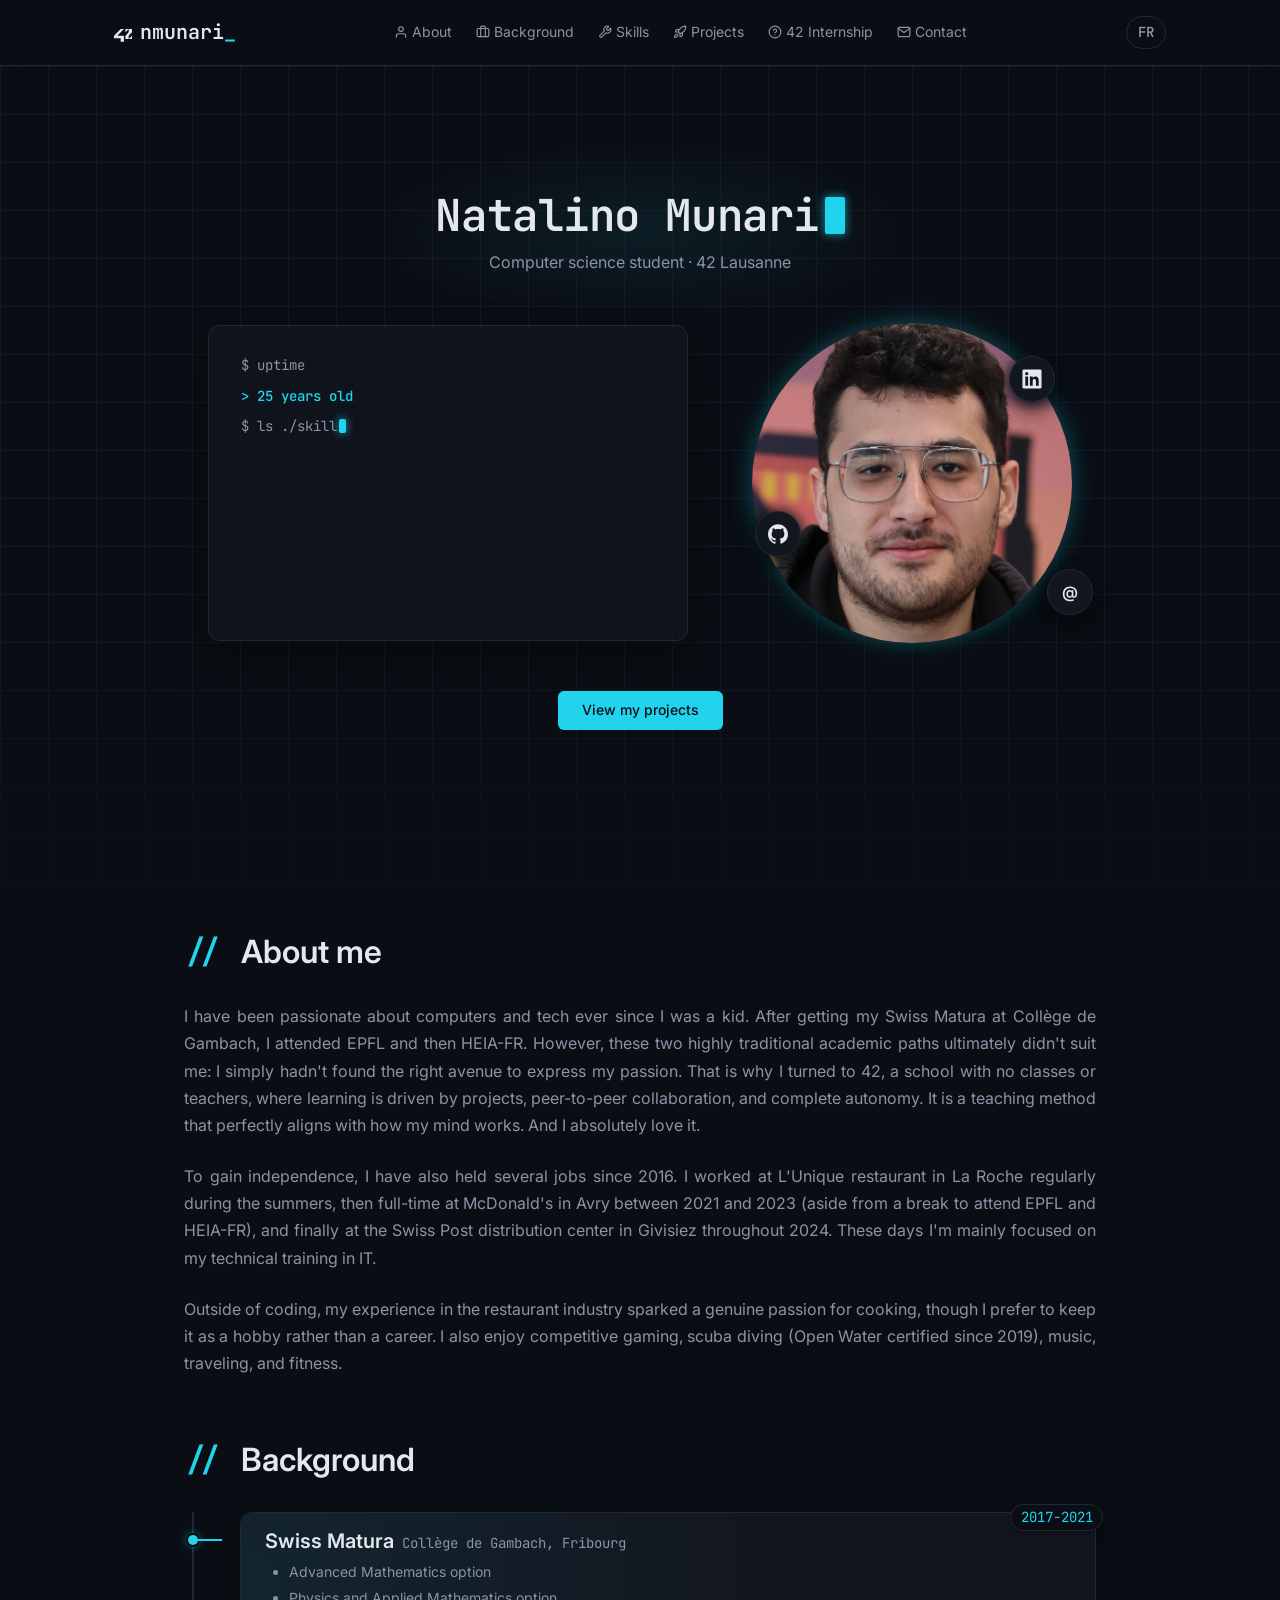
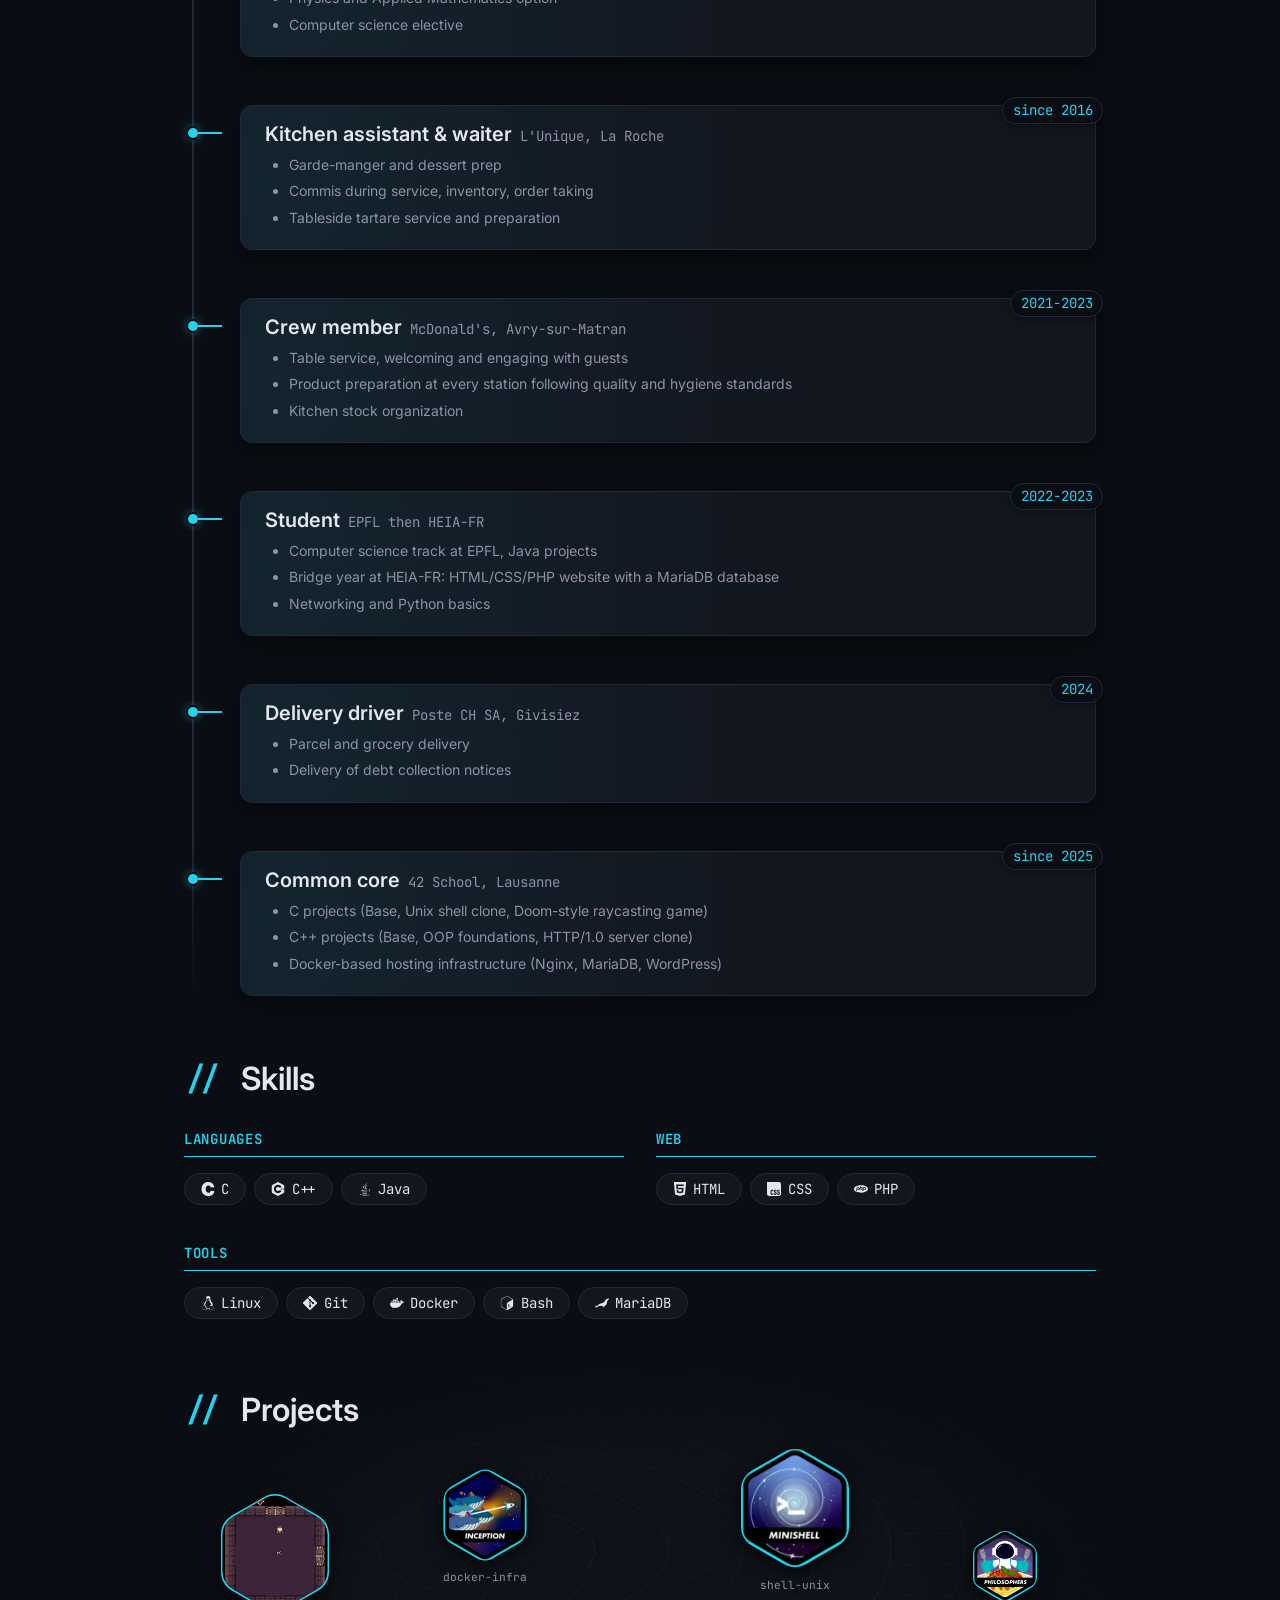
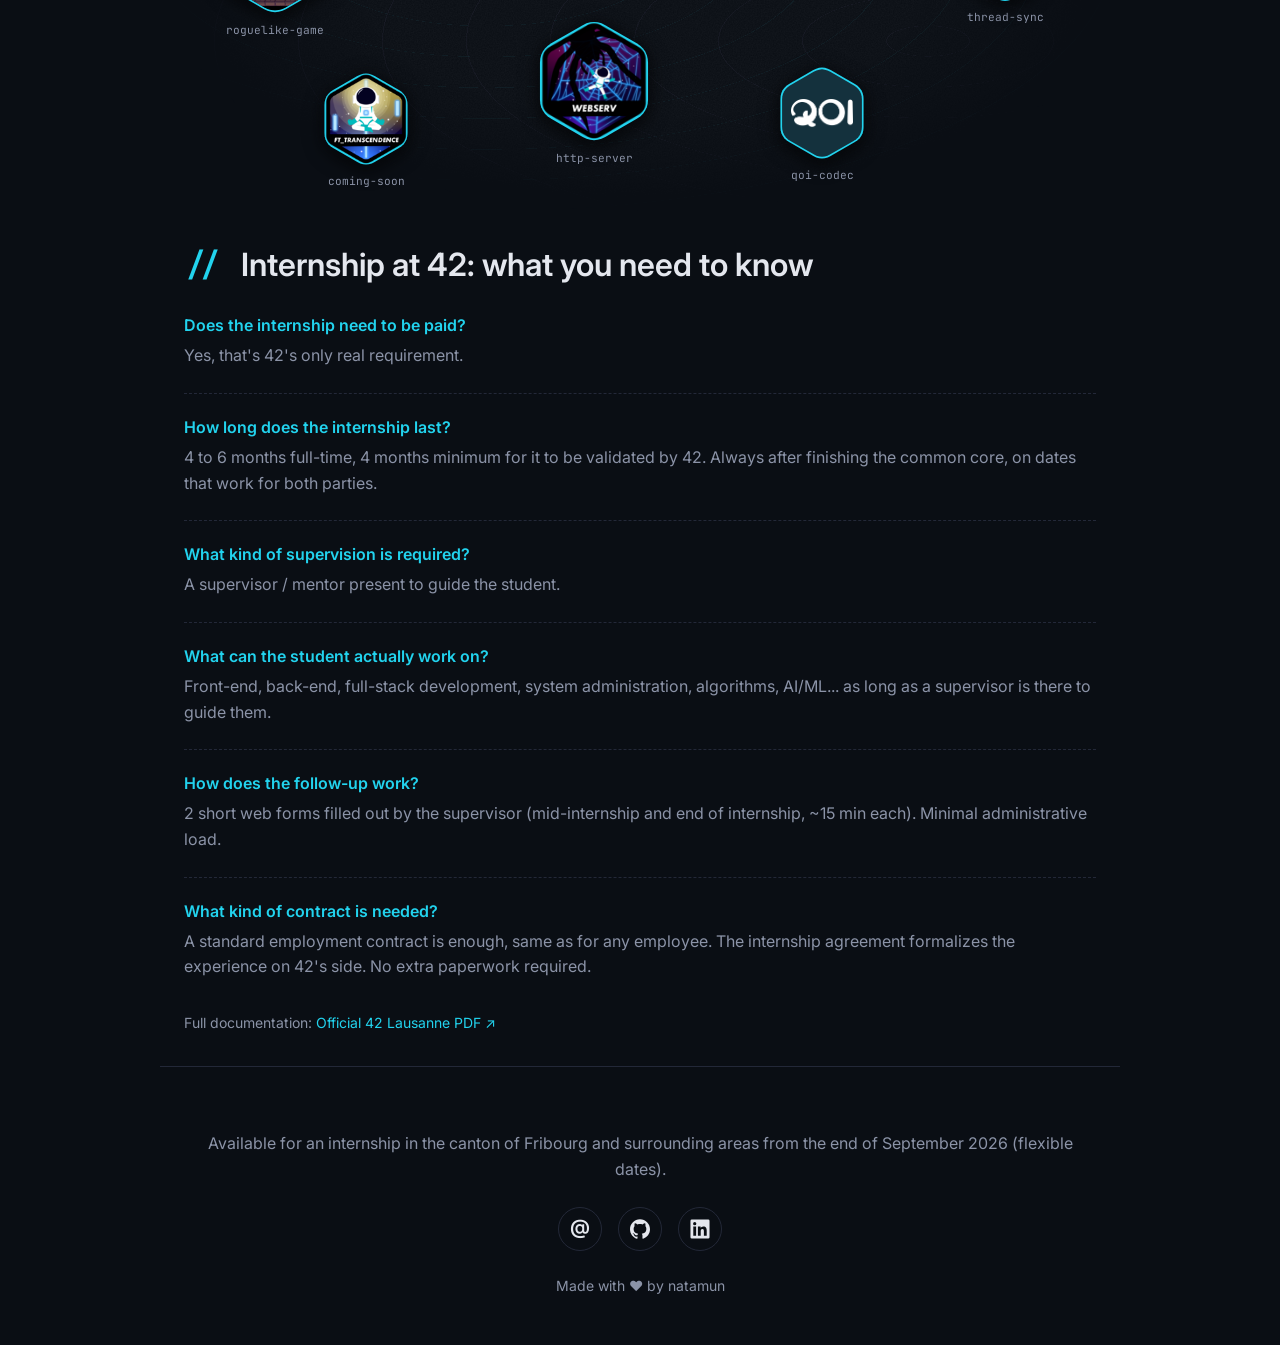
==== index_en.html @ 6000870b "feat: add english page" ====
<!DOCTYPE html>
<html lang="en">
<!-- Inspired by Kan3an's work on CodePen: https://codepen.io/Kan3an -->

<head>
  <meta charset="UTF-8">
  <meta name="viewport" content="width=device-width, initial-scale=1.0">
  <title>Natalino Munari</title>
  <meta name="description"
    content="Portfolio of Natalino Munari, computer science student at 42 Lausanne looking for an IT internship in the canton of Fribourg.">
  <link rel="icon" type="image/svg+xml" href="assets/img/favicon.svg">
  <link rel="preconnect" href="https://fonts.googleapis.com">
  <link rel="preconnect" href="https://fonts.gstatic.com" crossorigin>
  <link
    href="https://fonts.googleapis.com/css2?family=Inter:wght@400;500;600;700&family=JetBrains+Mono:wght@400;500;600&display=swap"
    rel="stylesheet">
  <link rel="stylesheet" href="assets/css/style.css">
  <script>
    if ('scrollRestoration' in history) {
      history.scrollRestoration = 'manual';
    }
  </script>
</head>

<body>
  <svg class="icon-sprite" aria-hidden="true">
    <defs>
      <symbol id="i-c" viewBox="0 0 24 24">
        <path
          d="M16.5921 9.1962s-.354-3.298-3.627-3.39c-3.2741-.09-4.9552 2.474-4.9552 6.14 0 3.6651 1.858 6.5972 5.0451 6.5972 3.184 0 3.5381-3.665 3.5381-3.665l6.1041.365s.36 3.31-2.196 5.836c-2.552 2.5241-5.6901 2.9371-7.8762 2.9201-2.19-.017-5.2261.034-8.1602-2.97-2.938-3.0101-3.436-5.9302-3.436-8.8002 0-2.8701.556-6.6702 4.047-9.5502C7.444.72 9.849 0 12.254 0c10.0422 0 10.7172 9.2602 10.7172 9.2602z" />
      </symbol>
      <symbol id="i-cpp" viewBox="0 0 24 24">
        <path
          d="M22.394 6c-.167-.29-.398-.543-.652-.69L12.926.22c-.509-.294-1.34-.294-1.848 0L2.26 5.31c-.508.293-.923 1.013-.923 1.6v10.18c0 .294.104.62.271.91.167.29.398.543.652.69l8.816 5.09c.508.293 1.34.293 1.848 0l8.816-5.09c.254-.147.485-.4.652-.69.167-.29.27-.616.27-.91V6.91c.003-.294-.1-.62-.268-.91zM12 19.11c-3.92 0-7.109-3.19-7.109-7.11 0-3.92 3.19-7.11 7.11-7.11a7.133 7.133 0 016.156 3.553l-3.076 1.78a3.567 3.567 0 00-3.08-1.78A3.56 3.56 0 008.444 12 3.56 3.56 0 0012 15.555a3.57 3.57 0 003.08-1.778l3.078 1.78A7.135 7.135 0 0112 19.11zm7.11-6.715h-.79v.79h-.79v-.79h-.79v-.79h.79v-.79h.79v.79h.79zm2.962 0h-.79v.79h-.79v-.79h-.79v-.79h.79v-.79h.79v.79h.79z" />
      </symbol>
      <symbol id="i-java" viewBox="0 0 128 128">
        <path
          d="M47.617 98.12c-19.192 5.362 11.677 16.439 36.115 5.969-4.003-1.556-6.874-3.351-6.874-3.351-10.897 2.06-15.952 2.222-25.844 1.092-8.164-.935-3.397-3.71-3.397-3.71zm33.189-10.46c-14.444 2.779-22.787 2.69-33.354 1.6-8.171-.845-2.822-4.805-2.822-4.805-21.137 7.016 11.767 14.977 41.309 6.336-3.14-1.106-5.133-3.131-5.133-3.131zm11.319-60.575c.001 0-42.731 10.669-22.323 34.187 6.024 6.935-1.58 13.17-1.58 13.17s15.289-7.891 8.269-17.777c-6.559-9.215-11.587-13.793 15.634-29.58zm9.998 81.144s3.529 2.91-3.888 5.159c-14.102 4.272-58.706 5.56-71.095.171-4.45-1.938 3.899-4.625 6.526-5.192 2.739-.593 4.303-.485 4.303-.485-4.952-3.487-32.013 6.85-13.742 9.815 49.821 8.076 90.817-3.637 77.896-9.468zM85 77.896c2.395-1.634 5.703-3.053 5.703-3.053s-9.424 1.685-18.813 2.474c-11.494.964-23.823 1.154-30.012.326-14.652-1.959 8.033-7.348 8.033-7.348s-8.812-.596-19.644 4.644C17.455 81.134 61.958 83.958 85 77.896zm5.609 15.145c-.108.29-.468.616-.468.616 31.273-8.221 19.775-28.979 4.822-23.725-1.312.464-2 1.543-2 1.543s.829-.334 2.678-.72c7.559-1.575 18.389 10.119-5.032 22.286zM64.181 70.069c-4.614-10.429-20.26-19.553.007-35.559C89.459 14.563 76.492 1.587 76.492 1.587c5.23 20.608-18.451 26.833-26.999 39.667-5.821 8.745 2.857 18.142 14.688 28.815zm27.274 51.748c-19.187 3.612-42.854 3.191-56.887.874 0 0 2.874 2.38 17.646 3.331 22.476 1.437 57-.8 57.816-11.436.001 0-1.57 4.032-18.575 7.231z" />
      </symbol>
      <symbol id="i-html5" viewBox="0 0 24 24">
        <path
          d="M1.5 0h21l-1.91 21.563L11.977 24l-8.564-2.438L1.5 0zm7.031 9.75l-.232-2.718 10.059.003.23-2.622L5.412 4.41l.698 8.01h9.126l-.326 3.426-2.91.804-2.955-.81-.188-2.11H6.248l.33 4.171L12 19.351l5.379-1.443.744-8.157H8.531z" />
      </symbol>
      <symbol id="i-css" viewBox="0 0 24 24">
        <path
          d="M0 0v20.16A3.84 3.84 0 0 0 3.84 24h16.32A3.84 3.84 0 0 0 24 20.16V3.84A3.84 3.84 0 0 0 20.16 0Zm14.256 13.08c1.56 0 2.28 1.08 2.304 2.64h-1.608c.024-.288-.048-.6-.144-.84-.096-.192-.288-.264-.552-.264-.456 0-.696.264-.696.84-.024.576.288.888.768 1.08.72.288 1.608.744 1.92 1.296q.432.648.432 1.656c0 1.608-.912 2.592-2.496 2.592-1.656 0-2.4-1.032-2.424-2.688h1.68c0 .792.264 1.176.792 1.176.264 0 .456-.072.552-.24.192-.312.24-1.176-.048-1.512-.312-.408-.912-.6-1.32-.816q-.828-.396-1.224-.936c-.24-.36-.36-.888-.36-1.536 0-1.44.936-2.472 2.424-2.448m5.4 0c1.584 0 2.304 1.08 2.328 2.64h-1.608c0-.288-.048-.6-.168-.84-.096-.192-.264-.264-.528-.264-.48 0-.72.264-.72.84s.288.888.792 1.08c.696.288 1.608.744 1.92 1.296.264.432.408.984.408 1.656.024 1.608-.888 2.592-2.472 2.592-1.68 0-2.424-1.056-2.448-2.688h1.68c0 .744.264 1.176.792 1.176.264 0 .456-.072.552-.24.216-.312.264-1.176-.048-1.512-.288-.408-.888-.6-1.32-.816-.552-.264-.96-.576-1.2-.936s-.36-.888-.36-1.536c-.024-1.44.912-2.472 2.4-2.448m-11.031.018c.711-.006 1.419.198 1.839.63.432.432.672 1.128.648 1.992H9.336c.024-.456-.096-.792-.432-.96-.312-.144-.768-.048-.888.24-.12.264-.192.576-.168.864v3.504c0 .744.264 1.128.768 1.128a.65.65 0 0 0 .552-.264c.168-.24.192-.552.168-.84h1.776c.096 1.632-.984 2.712-2.568 2.688-1.536 0-2.496-.864-2.472-2.472v-4.032c0-.816.24-1.44.696-1.848.432-.408 1.146-.624 1.857-.63" />
      </symbol>
      <symbol id="i-php" viewBox="0 0 24 24">
        <path
          d="M7.01 10.207h-.944l-.515 2.648h.838c.556 0 .97-.105 1.242-.314.272-.21.455-.559.55-1.049.092-.47.05-.802-.124-.995-.175-.193-.523-.29-1.047-.29zM12 5.688C5.373 5.688 0 8.514 0 12s5.373 6.313 12 6.313S24 15.486 24 12c0-3.486-5.373-6.312-12-6.312zm-3.26 7.451c-.261.25-.575.438-.917.551-.336.108-.765.164-1.285.164H5.357l-.327 1.681H3.652l1.23-6.326h2.65c.797 0 1.378.209 1.744.628.366.418.476 1.002.33 1.752a2.836 2.836 0 0 1-.305.847c-.143.255-.33.49-.561.703zm4.024.715l.543-2.799c.063-.318.039-.536-.068-.651-.107-.116-.336-.174-.687-.174H11.46l-.704 3.625H9.388l1.23-6.327h1.367l-.327 1.682h1.218c.767 0 1.295.134 1.586.401s.378.7.263 1.299l-.572 2.944h-1.389zm7.597-2.265a2.782 2.782 0 0 1-.305.847c-.143.255-.33.49-.561.703a2.44 2.44 0 0 1-.917.551c-.336.108-.765.164-1.286.164h-1.18l-.327 1.682h-1.378l1.23-6.326h2.649c.797 0 1.378.209 1.744.628.366.417.477 1.001.331 1.751zM17.766 10.207h-.943l-.516 2.648h.838c.557 0 .971-.105 1.242-.314.272-.21.455-.559.551-1.049.092-.47.049-.802-.125-.995s-.524-.29-1.047-.29z" />
      </symbol>
      <symbol id="i-linux" viewBox="0 0 24 24">
        <path
          d="M12.504 0c-.155 0-.315.008-.48.021-4.226.333-3.105 4.807-3.17 6.298-.076 1.092-.3 1.953-1.05 3.02-.885 1.051-2.127 2.75-2.716 4.521-.278.832-.41 1.684-.287 2.489a.424.424 0 00-.11.135c-.26.268-.45.6-.663.839-.199.199-.485.267-.797.4-.313.136-.658.269-.864.68-.09.189-.136.394-.132.602 0 .199.027.4.055.536.058.399.116.728.04.97-.249.68-.28 1.145-.106 1.484.174.334.535.47.94.601.81.2 1.91.135 2.774.6.926.466 1.866.67 2.616.47.526-.116.97-.464 1.208-.946.587-.003 1.23-.269 2.26-.334.699-.058 1.574.267 2.577.2.025.134.063.198.114.333l.003.003c.391.778 1.113 1.132 1.884 1.071.771-.06 1.592-.536 2.257-1.306.631-.765 1.683-1.084 2.378-1.503.348-.199.629-.469.649-.853.023-.4-.2-.811-.714-1.376v-.097l-.003-.003c-.17-.2-.25-.535-.338-.926-.085-.401-.182-.786-.492-1.046h-.003c-.059-.054-.123-.067-.188-.135a.357.357 0 00-.19-.064c.431-1.278.264-2.55-.173-3.694-.533-1.41-1.465-2.638-2.175-3.483-.796-1.005-1.576-1.957-1.56-3.368.026-2.152.236-6.133-3.544-6.139zm.529 3.405h.013c.213 0 .396.062.584.198.19.135.33.332.438.533.105.259.158.459.166.724 0-.02.006-.04.006-.06v.105a.086.086 0 01-.004-.021l-.004-.024a1.807 1.807 0 01-.15.706.953.953 0 01-.213.335.71.71 0 00-.088-.042c-.104-.045-.198-.064-.284-.133a1.312 1.312 0 00-.22-.066c.05-.06.146-.133.183-.198.053-.128.082-.264.088-.402v-.02a1.21 1.21 0 00-.061-.4c-.045-.134-.101-.2-.183-.333-.084-.066-.167-.132-.267-.132h-.016c-.093 0-.176.03-.262.132a.8.8 0 00-.205.334 1.18 1.18 0 00-.09.4v.019c.002.089.008.179.02.267-.193-.067-.438-.135-.607-.202a1.635 1.635 0 01-.018-.2v-.02a1.772 1.772 0 01.15-.768c.082-.22.232-.406.43-.533a.985.985 0 01.594-.2zm-2.962.059h.036c.142 0 .27.048.399.135.146.129.264.288.344.465.09.199.14.4.153.667v.004c.007.134.006.2-.002.266v.08c-.03.007-.056.018-.083.024-.152.055-.274.135-.393.2.012-.09.013-.18.003-.267v-.015c-.012-.133-.04-.2-.082-.333a.613.613 0 00-.166-.267.248.248 0 00-.183-.064h-.021c-.071.006-.13.04-.186.132a.552.552 0 00-.12.27.944.944 0 00-.023.33v.015c.012.135.037.2.08.334.046.134.098.2.166.268.01.009.02.018.034.024-.07.057-.117.07-.176.136a.304.304 0 01-.131.068 2.62 2.62 0 01-.275-.402 1.772 1.772 0 01-.155-.667 1.759 1.759 0 01.08-.668 1.43 1.43 0 01.283-.535c.128-.133.26-.2.418-.2zm1.37 1.706c.332 0 .733.065 1.216.399.293.2.523.269 1.052.468h.003c.255.136.405.266.478.399v-.131a.571.571 0 01.016.47c-.123.31-.516.643-1.063.842v.002c-.268.135-.501.333-.775.465-.276.135-.588.292-1.012.267a1.139 1.139 0 01-.448-.067 3.566 3.566 0 01-.322-.198c-.195-.135-.363-.332-.612-.465v-.005h-.005c-.4-.246-.616-.512-.686-.71-.07-.268-.005-.47.193-.6.224-.135.38-.271.483-.336.104-.074.143-.102.176-.131h.002v-.003c.169-.202.436-.47.839-.601.139-.036.294-.065.466-.065zm2.8 2.142c.358 1.417 1.196 3.475 1.735 4.473.286.534.855 1.659 1.102 3.024.156-.005.33.018.513.064.646-1.671-.546-3.467-1.089-3.966-.22-.2-.232-.335-.123-.335.59.534 1.365 1.572 1.646 2.757.13.535.16 1.104.021 1.67.067.028.135.06.205.067 1.032.534 1.413.938 1.23 1.537v-.043c-.06-.003-.12 0-.18 0h-.016c.151-.467-.182-.825-1.065-1.224-.915-.4-1.646-.336-1.77.465-.008.043-.013.066-.018.135-.068.023-.139.053-.209.064-.43.268-.662.669-.793 1.187-.13.533-.17 1.156-.205 1.869v.003c-.02.334-.17.838-.319 1.35-1.5 1.072-3.58 1.538-5.348.334a2.645 2.645 0 00-.402-.533 1.45 1.45 0 00-.275-.333c.182 0 .338-.03.465-.067a.615.615 0 00.314-.334c.108-.267 0-.697-.345-1.163-.345-.467-.931-.995-1.788-1.521-.63-.4-.986-.87-1.15-1.396-.165-.534-.143-1.085-.015-1.645.245-1.07.873-2.11 1.274-2.763.107-.065.037.135-.408.974-.396.751-1.14 2.497-.122 3.854a8.123 8.123 0 01.647-2.876c.564-1.278 1.743-3.504 1.836-5.268.048.036.217.135.289.202.218.133.38.333.59.465.21.201.477.335.876.335.039.003.075.006.11.006.412 0 .73-.134.997-.268.29-.134.52-.334.74-.4h.005c.467-.135.835-.402 1.044-.7zm2.185 8.958c.037.6.343 1.245.882 1.377.588.134 1.434-.333 1.791-.765l.211-.01c.315-.007.577.01.847.268l.003.003c.208.199.305.53.391.876.085.4.154.78.409 1.066.486.527.645.906.636 1.14l.003-.007v.018l-.003-.012c-.015.262-.185.396-.498.595-.63.401-1.746.712-2.457 1.57-.618.737-1.37 1.14-2.036 1.191-.664.053-1.237-.2-1.574-.898l-.005-.003c-.21-.4-.12-1.025.056-1.69.176-.668.428-1.344.463-1.897.037-.714.076-1.335.195-1.814.12-.465.308-.797.641-.984l.045-.022zm-10.814.049h.01c.053 0 .105.005.157.014.376.055.706.333 1.023.752l.91 1.664.003.003c.243.533.754 1.064 1.189 1.637.434.598.77 1.131.729 1.57v.006c-.057.744-.48 1.148-1.125 1.294-.645.135-1.52.002-2.395-.464-.968-.536-2.118-.469-2.857-.602-.369-.066-.61-.2-.723-.4-.11-.2-.113-.602.123-1.23v-.004l.002-.003c.117-.334.03-.752-.027-1.118-.055-.401-.083-.71.043-.94.16-.334.396-.4.69-.533.294-.135.64-.202.915-.47h.002v-.002c.256-.268.445-.601.668-.838.19-.201.38-.336.663-.336zm7.159-9.074c-.435.201-.945.535-1.488.535-.542 0-.97-.267-1.28-.466-.154-.134-.28-.268-.373-.335-.164-.134-.144-.333-.074-.333.109.016.129.134.199.2.096.066.215.2.36.333.292.2.68.467 1.167.467.485 0 1.053-.267 1.398-.466.195-.135.445-.334.648-.467.156-.136.149-.267.279-.267.128.016.034.134-.147.332a8.097 8.097 0 01-.69.468zm-1.082-1.583V5.64c-.006-.02.013-.042.029-.05.074-.043.18-.027.26.004.063 0 .16.067.15.135-.006.049-.085.066-.135.066-.055 0-.092-.043-.141-.068-.052-.018-.146-.008-.163-.065zm-.551 0c-.02.058-.113.049-.166.066-.047.025-.086.068-.14.068-.05 0-.13-.02-.136-.068-.01-.066.088-.133.15-.133.08-.031.184-.047.259-.005.019.009.036.03.03.05v.02h.003z" />
      </symbol>
      <symbol id="i-git" viewBox="0 0 24 24">
        <path
          d="M13.09 23.549a1.54 1.54 0 0 1-2.18 0L.451 13.089a1.54 1.54 0 0 1 0-2.179l7.191-7.19 2.733 2.733a1.85 1.85 0 0 0 .964 2.326v6.66a1.849 1.849 0 1 0 1.54 0V8.957l2.508 2.508a1.85 1.85 0 1 0 1.09-1.09l-2.634-2.634a1.85 1.85 0 0 0-2.378-2.377L8.73 2.63 10.91.451a1.54 1.54 0 0 1 2.179 0l10.459 10.46a1.54 1.54 0 0 1 0 2.179z" />
      </symbol>
      <symbol id="i-docker" viewBox="0 0 24 24">
        <path
          d="M13.983 11.078h2.119a.186.186 0 00.186-.185V9.006a.186.186 0 00-.186-.186h-2.119a.185.185 0 00-.185.185v1.888c0 .102.083.185.185.185m-2.954-5.43h2.118a.186.186 0 00.186-.186V3.574a.186.186 0 00-.186-.185h-2.118a.185.185 0 00-.185.185v1.888c0 .102.082.185.185.185m0 2.716h2.118a.187.187 0 00.186-.186V6.29a.186.186 0 00-.186-.185h-2.118a.185.185 0 00-.185.185v1.887c0 .102.082.185.185.186m-2.93 0h2.12a.186.186 0 00.184-.186V6.29a.185.185 0 00-.185-.185H8.1a.185.185 0 00-.185.185v1.887c0 .102.083.185.185.186m-2.964 0h2.119a.186.186 0 00.185-.186V6.29a.185.185 0 00-.185-.185H5.136a.186.186 0 00-.186.185v1.887c0 .102.084.185.186.186m5.893 2.715h2.118a.186.186 0 00.186-.185V9.006a.186.186 0 00-.186-.186h-2.118a.185.185 0 00-.185.185v1.888c0 .102.082.185.185.185m-2.93 0h2.12a.185.185 0 00.184-.185V9.006a.185.185 0 00-.184-.186h-2.12a.185.185 0 00-.184.185v1.888c0 .102.083.185.185.185m-2.964 0h2.119a.185.185 0 00.185-.185V9.006a.185.185 0 00-.184-.186h-2.12a.186.186 0 00-.186.186v1.887c0 .102.084.185.186.185m-2.92 0h2.12a.185.185 0 00.184-.185V9.006a.185.185 0 00-.184-.186h-2.12a.185.185 0 00-.184.185v1.888c0 .102.082.185.185.185M23.763 9.89c-.065-.051-.672-.51-1.954-.51-.338.001-.676.03-1.01.087-.248-1.7-1.653-2.53-1.716-2.566l-.344-.199-.226.327c-.284.438-.49.922-.612 1.43-.23.97-.09 1.882.403 2.661-.595.332-1.55.413-1.744.42H.751a.751.751 0 00-.75.748 11.376 11.376 0 00.692 4.062c.545 1.428 1.355 2.48 2.41 3.124 1.18.723 3.1 1.137 5.275 1.137.983.003 1.963-.086 2.93-.266a12.248 12.248 0 003.823-1.389c.98-.567 1.86-1.288 2.61-2.136 1.252-1.418 1.998-2.997 2.553-4.4h.221c1.372 0 2.215-.549 2.68-1.009.309-.293.55-.65.707-1.046l.098-.288Z" />
      </symbol>
      <symbol id="i-bash" viewBox="0 0 24 24">
        <path
          d="M21.038,4.9l-7.577-4.498C13.009,0.134,12.505,0,12,0c-0.505,0-1.009,0.134-1.462,0.403L2.961,4.9 C2.057,5.437,1.5,6.429,1.5,7.503v8.995c0,1.073,0.557,2.066,1.462,2.603l7.577,4.497C10.991,23.866,11.495,24,12,24 c0.505,0,1.009-0.134,1.461-0.402l7.577-4.497c0.904-0.537,1.462-1.529,1.462-2.603V7.503C22.5,6.429,21.943,5.437,21.038,4.9z M15.17,18.946l0.013,0.646c0.001,0.078-0.05,0.167-0.111,0.198l-0.383,0.22c-0.061,0.031-0.111-0.007-0.112-0.085L14.57,19.29 c-0.328,0.136-0.66,0.169-0.872,0.084c-0.04-0.016-0.057-0.075-0.041-0.142l0.139-0.584c0.011-0.046,0.036-0.092,0.069-0.121 c0.012-0.011,0.024-0.02,0.036-0.026c0.022-0.011,0.043-0.014,0.062-0.006c0.229,0.077,0.521,0.041,0.802-0.101 c0.357-0.181,0.596-0.545,0.592-0.907c-0.003-0.328-0.181-0.465-0.613-0.468c-0.55,0.001-1.064-0.107-1.072-0.917 c-0.007-0.667,0.34-1.361,0.889-1.8l-0.007-0.652c-0.001-0.08,0.048-0.168,0.111-0.2l0.37-0.236 c0.061-0.031,0.111,0.007,0.112,0.087l0.006,0.653c0.273-0.109,0.511-0.138,0.726-0.088c0.047,0.012,0.067,0.076,0.048,0.151 l-0.144,0.578c-0.011,0.044-0.036,0.088-0.065,0.116c-0.012,0.012-0.025,0.021-0.038,0.028c-0.019,0.01-0.038,0.013-0.057,0.009 c-0.098-0.022-0.332-0.073-0.699,0.113c-0.385,0.195-0.52,0.53-0.517,0.778c0.003,0.297,0.155,0.387,0.681,0.396 c0.7,0.012,1.003,0.318,1.01,1.023C16.105,17.747,15.736,18.491,15.17,18.946z M19.143,17.859c0,0.06-0.008,0.116-0.058,0.145 l-1.916,1.164c-0.05,0.029-0.09,0.004-0.09-0.056v-0.494c0-0.06,0.037-0.093,0.087-0.122l1.887-1.129 c0.05-0.029,0.09-0.004,0.09,0.056V17.859z M20.459,6.797l-7.168,4.427c-0.894,0.523-1.553,1.109-1.553,2.187v8.833 c0,0.645,0.26,1.063,0.66,1.184c-0.131,0.023-0.264,0.039-0.398,0.039c-0.42,0-0.833-0.114-1.197-0.33L3.226,18.64 c-0.741-0.44-1.201-1.261-1.201-2.142V7.503c0-0.881,0.46-1.702,1.201-2.142l7.577-4.498c0.363-0.216,0.777-0.33,1.197-0.33 c0.419,0,0.833,0.114,1.197,0.33l7.577,4.498c0.624,0.371,1.046,1.013,1.164,1.732C21.686,6.557,21.12,6.411,20.459,6.797z" />
      </symbol>
      <symbol id="i-mariadb" viewBox="0 0 24 24">
        <path
          d="M23.157 4.412c-.676.284-.79.31-1.673.372-.65.045-.757.057-1.212.209-.75.246-1.395.75-2.02 1.59-.296.398-1.249 1.913-1.249 1.988 0 .057-.65.998-.915 1.32-.574.713-1.08 1.079-2.14 1.59-.77.36-1.224.524-4.102 1.477-1.073.353-2.133.738-2.367.864-.852.449-1.515 1.036-2.203 1.938-1.003 1.32-.972 1.313-3.042.947a12.264 12.264 0 00-.675-.063c-.644-.05-1.023.044-1.332.334L0 17.193l.177.088c.094.05.353.234.561.398.215.17.461.347.55.391.088.044.17.088.183.101.012.013-.089.17-.228.353-.435.581-.593.871-.574 1.048.019.164.032.17.43.17.517-.006.826-.056 1.261-.208.65-.233 2.058-.94 2.784-1.4.776-.5 1.717-.998 1.956-1.042.082-.02.354-.07.594-.114.58-.107 1.464-.095 2.587.05.108.013.373.045.6.064.227.025.43.057.454.076.026.012.474.037.998.056.934.026 1.104.007 1.3-.189.126-.133.385-.631.498-.985.209-.643.417-.921.366-.492-.113.966-.322 1.692-.713 2.411-.259.499-.663 1.092-.934 1.395-.322.347-.315.36.088.315.619-.063 1.471-.397 2.096-.82.827-.562 1.647-1.691 2.19-3.03.107-.27.22-.22.183.083-.013.094-.038.315-.057.498l-.031.328.353-.202c.833-.48 1.414-1.262 2.127-2.884.227-.518.877-2.922 1.073-3.976a9.64 9.64 0 01.271-1.042c.127-.429.196-.555.48-.858.183-.19.625-.555.978-.808.72-.505.953-.75 1.187-1.205.208-.417.284-1.13.132-1.357-.132-.202-.284-.196-.763.006Z" />
      </symbol>
      <symbol id="i-github" viewBox="0 0 24 24">
        <path
          d="M12 .297c-6.63 0-12 5.373-12 12 0 5.303 3.438 9.8 8.205 11.385.6.113.82-.258.82-.577 0-.285-.01-1.04-.015-2.04-3.338.724-4.042-1.61-4.042-1.61C4.422 18.07 3.633 17.7 3.633 17.7c-1.087-.744.084-.729.084-.729 1.205.084 1.838 1.236 1.838 1.236 1.07 1.835 2.809 1.305 3.495.998.108-.776.417-1.305.76-1.605-2.665-.3-5.466-1.332-5.466-5.93 0-1.31.465-2.38 1.235-3.22-.135-.303-.54-1.523.105-3.176 0 0 1.005-.322 3.3 1.23.96-.267 1.98-.399 3-.405 1.02.006 2.04.138 3 .405 2.28-1.552 3.285-1.23 3.285-1.23.645 1.653.24 2.873.12 3.176.765.84 1.23 1.91 1.23 3.22 0 4.61-2.805 5.625-5.475 5.92.42.36.81 1.096.81 2.22 0 1.606-.015 2.896-.015 3.286 0 .315.21.69.825.57C20.565 22.092 24 17.592 24 12.297c0-6.627-5.373-12-12-12" />
      </symbol>
      <symbol id="i-linkedin" viewBox="0 0 128 128">
        <path
          d="M116 3H12a8.91 8.91 0 00-9 8.8v104.42a8.91 8.91 0 009 8.78h104a8.93 8.93 0 009-8.81V11.77A8.93 8.93 0 00116 3zM39.17 107H21.06V48.73h18.11zm-9-66.21a10.5 10.5 0 1110.49-10.5 10.5 10.5 0 01-10.54 10.48zM107 107H88.89V78.65c0-6.75-.12-15.44-9.41-15.44s-10.87 7.36-10.87 15V107H50.53V48.73h17.36v8h.24c2.42-4.58 8.32-9.41 17.13-9.41C103.6 47.28 107 59.35 107 75z" />
      </symbol>
      <symbol id="i-user" viewBox="0 0 24 24" fill="none" stroke="currentColor" stroke-width="2" stroke-linecap="round"
        stroke-linejoin="round">
        <path d="M20 21v-2a4 4 0 0 0-4-4H8a4 4 0 0 0-4 4v2" />
        <circle cx="12" cy="7" r="4" />
      </symbol>
      <symbol id="i-briefcase" viewBox="0 0 24 24" fill="none" stroke="currentColor" stroke-width="2"
        stroke-linecap="round" stroke-linejoin="round">
        <path d="M16 20V4a2 2 0 0 0-2-2h-4a2 2 0 0 0-2 2v16" />
        <rect width="20" height="14" x="2" y="6" rx="2" />
      </symbol>
      <symbol id="i-wrench" viewBox="0 0 24 24" fill="none" stroke="currentColor" stroke-width="2"
        stroke-linecap="round" stroke-linejoin="round">
        <path
          d="M14.7 6.3a1 1 0 0 0 0 1.4l1.6 1.6a1 1 0 0 0 1.4 0l3.77-3.77a6 6 0 0 1-7.94 7.94l-6.91 6.91a2.12 2.12 0 0 1-3-3l6.91-6.91a6 6 0 0 1 7.94-7.94l-3.76 3.76z" />
      </symbol>
      <symbol id="i-rocket" viewBox="0 0 24 24" fill="none" stroke="currentColor" stroke-width="2"
        stroke-linecap="round" stroke-linejoin="round">
        <path d="M4.5 16.5c-1.5 1.26-2 5-2 5s3.74-.5 5-2c.71-.84.7-2.13-.09-2.91a2.18 2.18 0 0 0-2.91-.09z" />
        <path d="M12 15l-3-3a22 22 0 0 1 2-3.95A12.88 12.88 0 0 1 22 2c0 2.72-.78 7.5-6 11a22.35 22.35 0 0 1-4 2z" />
        <path d="M9 12H4s.55-3.03 2-4c1.62-1.08 5 0 5 0" />
        <path d="M12 15v5s3.03-.55 4-2c1.08-1.62 0-5 0-5" />
      </symbol>
      <symbol id="i-help-circle" viewBox="0 0 24 24" fill="none" stroke="currentColor" stroke-width="2"
        stroke-linecap="round" stroke-linejoin="round">
        <circle cx="12" cy="12" r="10" />
        <path d="M9.09 9a3 3 0 0 1 5.83 1c0 2-3 3-3 3" />
        <line x1="12" y1="17" x2="12.01" y2="17" />
      </symbol>
      <symbol id="i-mail" viewBox="0 0 24 24" fill="none" stroke="currentColor" stroke-width="2" stroke-linecap="round"
        stroke-linejoin="round">
        <path d="M4 4h16c1.1 0 2 .9 2 2v12c0 1.1-.9 2-2 2H4c-1.1 0-2-.9-2-2V6c0-1.1.9-2 2-2z" />
        <polyline points="22,6 12,13 2,6" />
      </symbol>
    </defs>
  </svg>

  <header class="site-header">
    <nav class="nav" aria-label="Main navigation">
      <a class="nav__logo" href="#hero">
        <svg class="logo42" viewBox="0 0 21.375 15" aria-hidden="true">
          <path
            d="M11.813 0H7.874L0 7.875v3.188h7.875V15h3.938V7.875H3.936L11.814 0zM13.5 3.938L17.438 0H13.5v3.938z" />
          <path d="M21.375 3.938V0h-3.938v3.938L13.5 7.874v3.938h3.938V7.874l3.937-3.938z" />
          <path d="M21.375 7.875l-3.938 3.938h3.938V7.874z" />
        </svg>
        nmunari<span class="nav__logo-cursor">_</span>
      </a>

      <button class="nav__burger" type="button" aria-label="Open menu" aria-expanded="false" aria-controls="nav-links">
        <span></span><span></span><span></span>
      </button>

      <ul class="nav__links" id="nav-links">
        <li><a href="#about" aria-label="About"><svg class="nav__link-icon" aria-hidden="true">
              <use href="#i-user"></use>
            </svg> <span class="nav__link-text">About</span></a></li>
        <li><a href="#background" aria-label="Background"><svg class="nav__link-icon" aria-hidden="true">
              <use href="#i-briefcase"></use>
            </svg> <span class="nav__link-text">Background</span></a></li>
        <li><a href="#skills" aria-label="Skills"><svg class="nav__link-icon" aria-hidden="true">
              <use href="#i-wrench"></use>
            </svg> <span class="nav__link-text">Skills</span></a></li>
        <li><a href="#projects" aria-label="Projects"><svg class="nav__link-icon" aria-hidden="true">
              <use href="#i-rocket"></use>
            </svg> <span class="nav__link-text">Projects</span></a></li>
        <li><a href="#stage-info" aria-label="42 Internship"><svg class="nav__link-icon" aria-hidden="true">
              <use href="#i-help-circle"></use>
            </svg> <span class="nav__link-text">42 Internship</span></a></li>
        <li><a href="#contact" aria-label="Contact"><svg class="nav__link-icon" aria-hidden="true">
              <use href="#i-mail"></use>
            </svg> <span class="nav__link-text">Contact</span></a></li>
      </ul>

      <a class="nav__lang-toggle" href="index.html" aria-label="Passer en français">FR</a>
    </nav>
  </header>

  <main>
    <section id="hero" class="hero">
      <div class="hero__glyphs" aria-hidden="true"></div>

      <div class="hero__stack">
        <div class="hero__intro">
          <h1 class="hero__title">Natalino Munari</h1>
          <p class="hero__subtitle">Computer science student · 42 Lausanne</p>
        </div>

        <div class="hero__row">
          <div class="hero__content">
            <div class="hero__terminal">
              <p>$ uptime</p>
              <p>&gt; 25 years old</p>
              <p>$ ls ./skills</p>
              <p>&gt; C C++ Java ...</p>
              <p>$ cat status.txt</p>
              <p>&gt; Available for an internship starting end of September 2026</p>
              <p>$ whereami</p>
              <p>&gt; Fribourg / Bulle, Switzerland</p>
            </div>

            <div class="hero__cta">
              <a class="btn btn--primary" href="#projects">View my projects</a>
              <a class="btn btn--secondary" href="#contact">Contact me</a>
            </div>
          </div>

          <div class="hero__avatar">
            <div class="hero__avatar-frame">
              <img src="assets/img/nmunari.jpg" alt="Photo of Natalino Munari">
            </div>
            <ul class="hero__avatar-badges">
              <li style="top: 76.9%; left: 92.2%;">
                <a class="js-copy-email" href="mailto:munnatalino@gmail.com" aria-label="Copy email address" data-copied-message="Email copied!">
                  <span class="hero__avatar-badge-at" aria-hidden="true">@</span>
                </a>
              </li>
              <li style="top: 58.7%; left: 0.8%;">
                <a href="https://github.com/natamun" target="_blank" rel="noopener noreferrer" aria-label="GitHub">
                  <svg class="hero__avatar-badge-icon" aria-hidden="true">
                    <use href="#i-github"></use>
                  </svg>
                </a>
              </li>
              <li style="top: 10.3%; left: 80.4%;">
                <a href="https://www.linkedin.com/in/natalino-munari" target="_blank" rel="noopener noreferrer"
                  aria-label="LinkedIn">
                  <svg class="hero__avatar-badge-icon" viewBox="0 0 128 128" aria-hidden="true">
                    <use href="#i-linkedin"></use>
                  </svg>
                </a>
              </li>
            </ul>
          </div>
        </div>

        <div class="hero__actions">
          <a class="btn btn--primary" href="#projects">View my projects</a>
        </div>
      </div>
    </section>

    <section id="about" class="about">
      <h2>About me</h2>
      <p class="about__text">
        I have been passionate about computers and tech ever since I was a kid. After getting my Swiss
        Matura at Collège de Gambach, I attended EPFL and then HEIA-FR. However, these two highly
        traditional academic paths ultimately didn't suit me: I simply hadn't found the right avenue to
        express my passion. That is why I turned to 42, a school with no classes or teachers, where
        learning is driven by projects, peer-to-peer collaboration, and complete autonomy. It is a
        teaching method that perfectly aligns with how my mind works. And I absolutely love it.
      </p>
      <p class="about__text">
        To gain independence, I have also held several jobs since 2016. I worked at L'Unique restaurant
        in La Roche regularly during the summers, then full-time at McDonald's in Avry between 2021 and
        2023 (aside from a break to attend EPFL and HEIA-FR), and finally at the Swiss Post distribution
        center in Givisiez throughout 2024. These days I'm mainly focused on my technical training in IT.
      </p>
      <p class="about__text">
        Outside of coding, my experience in the restaurant industry sparked a genuine passion for
        cooking, though I prefer to keep it as a hobby rather than a career. I also enjoy competitive
        gaming, scuba diving (Open Water certified since 2019), music, traveling, and fitness.
      </p>
    </section>

    <section id="background">
      <h2>Background</h2>
      <ol class="timeline">
        <li class="timeline__item">
          <span class="timeline__connector" aria-hidden="true"></span>
          <div class="timeline__card">
            <span class="timeline__card-glow" aria-hidden="true"></span>
            <span class="timeline__card-year">2017-2021</span>
            <h3 class="timeline__title">Swiss Matura <span class="job__meta">Collège de Gambach,
                Fribourg</span></h3>
            <ul class="job__tasks">
              <li>Advanced Mathematics option</li>
              <li>Physics and Applied Mathematics option</li>
              <li>Computer science elective</li>
            </ul>
          </div>
        </li>
        <li class="timeline__item">
          <span class="timeline__connector" aria-hidden="true"></span>
          <div class="timeline__card">
            <span class="timeline__card-glow" aria-hidden="true"></span>
            <span class="timeline__card-year">since 2016</span>
            <h3 class="timeline__title">Kitchen assistant &amp; waiter <span class="job__meta">L'Unique, La
                Roche</span></h3>
            <ul class="job__tasks">
              <li>Garde-manger and dessert prep</li>
              <li>Commis during service, inventory, order taking</li>
              <li>Tableside tartare service and preparation</li>
            </ul>
          </div>
        </li>
        <li class="timeline__item">
          <span class="timeline__connector" aria-hidden="true"></span>
          <div class="timeline__card">
            <span class="timeline__card-glow" aria-hidden="true"></span>
            <span class="timeline__card-year">2021-2023</span>
            <h3 class="timeline__title">Crew member <span class="job__meta">McDonald's,
                Avry-sur-Matran</span></h3>
            <ul class="job__tasks">
              <li>Table service, welcoming and engaging with guests</li>
              <li>Product preparation at every station following quality and hygiene
                standards</li>
              <li>Kitchen stock organization</li>
            </ul>
          </div>
        </li>
        <li class="timeline__item">
          <span class="timeline__connector" aria-hidden="true"></span>
          <div class="timeline__card">
            <span class="timeline__card-glow" aria-hidden="true"></span>
            <span class="timeline__card-year">2022-2023</span>
            <h3 class="timeline__title">Student <span class="job__meta">EPFL then HEIA-FR</span></h3>
            <ul class="job__tasks">
              <li>Computer science track at EPFL, Java projects</li>
              <li>Bridge year at HEIA-FR: HTML/CSS/PHP website with a MariaDB database</li>
              <li>Networking and Python basics</li>
            </ul>
          </div>
        </li>
        <li class="timeline__item">
          <span class="timeline__connector" aria-hidden="true"></span>
          <div class="timeline__card">
            <span class="timeline__card-glow" aria-hidden="true"></span>
            <span class="timeline__card-year">2024</span>
            <h3 class="timeline__title">Delivery driver <span class="job__meta">Poste CH SA,
                Givisiez</span></h3>
            <ul class="job__tasks">
              <li>Parcel and grocery delivery</li>
              <li>Delivery of debt collection notices</li>
            </ul>
          </div>
        </li>
        <li class="timeline__item">
          <span class="timeline__connector" aria-hidden="true"></span>
          <div class="timeline__card">
            <span class="timeline__card-glow" aria-hidden="true"></span>
            <span class="timeline__card-year">since 2025</span>
            <h3 class="timeline__title">Common core <span class="job__meta">42 School, Lausanne</span>
            </h3>
            <ul class="job__tasks">
              <li>C projects (Base, Unix shell clone, Doom-style raycasting game)</li>
              <li>C++ projects (Base, OOP foundations, HTTP/1.0 server clone)</li>
              <li>Docker-based hosting infrastructure (Nginx, MariaDB, WordPress)</li>
            </ul>
          </div>
        </li>
      </ol>
    </section>

    <section id="skills" class="skills">
      <h2>Skills</h2>

      <div class="skills__groups">
        <div class="skills__group">
          <h3 class="skills__group-title">Languages</h3>
          <span class="skills__group-rule" aria-hidden="true"></span>
          <ul class="tag-list">
            <li class="tag"><svg class="tag__icon" aria-hidden="true">
                <use href="#i-c"></use>
              </svg>C</li>
            <li class="tag"><svg class="tag__icon" aria-hidden="true">
                <use href="#i-cpp"></use>
              </svg>C++</li>
            <li class="tag"><svg class="tag__icon" viewBox="0 0 128 128" aria-hidden="true">
                <use href="#i-java"></use>
              </svg>Java</li>
          </ul>
        </div>

        <div class="skills__group">
          <h3 class="skills__group-title">Web</h3>
          <span class="skills__group-rule" aria-hidden="true"></span>
          <ul class="tag-list">
            <li class="tag"><svg class="tag__icon" aria-hidden="true">
                <use href="#i-html5"></use>
              </svg>HTML</li>
            <li class="tag"><svg class="tag__icon" aria-hidden="true">
                <use href="#i-css"></use>
              </svg>CSS</li>
            <li class="tag"><svg class="tag__icon" aria-hidden="true">
                <use href="#i-php"></use>
              </svg>PHP</li>
          </ul>
        </div>

        <div class="skills__group">
          <h3 class="skills__group-title">Tools</h3>
          <span class="skills__group-rule" aria-hidden="true"></span>
          <ul class="tag-list">
            <li class="tag"><svg class="tag__icon" aria-hidden="true">
                <use href="#i-linux"></use>
              </svg>Linux</li>
            <li class="tag"><svg class="tag__icon" aria-hidden="true">
                <use href="#i-git"></use>
              </svg>Git</li>
            <li class="tag"><svg class="tag__icon" aria-hidden="true">
                <use href="#i-docker"></use>
              </svg>Docker</li>
            <li class="tag"><svg class="tag__icon" aria-hidden="true">
                <use href="#i-bash"></use>
              </svg>Bash</li>
            <li class="tag"><svg class="tag__icon" aria-hidden="true">
                <use href="#i-mariadb"></use>
              </svg>MariaDB</li>
          </ul>
        </div>
      </div>
    </section>

    <section id="projects" class="projects">
      <h2>Projects</h2>

      <div class="projects__stage">
        <div class="unit unit--l" style="left: 45%; top: 72%; --delay: 0ms;">
          <div class="unit__bubble" tabindex="0" role="button" aria-expanded="false">
            <span class="unit__visual">
              <span class="unit__hex"></span>
              <img class="unit__img" src="assets/img/webservn.png" alt="" width="150" height="150" loading="lazy">
            </span>
            <div class="unit__detail">
              <h3 class="unit__detail-title">HTTP Server</h3>
              <p class="unit__detail-text">
                Non-blocking HTTP/1.0 server built in C++98, following a structured contribution workflow
                (feature branches, conventional commits, mandatory code reviews). Handles socket
                multiplexing (poll) and CGI execution.
              </p>
              <ul class="tag-list">
                <li class="tag">C++</li>
                <li class="tag">Sockets</li>
                <li class="tag">HTTP Protocol</li>
                <li class="tag">Networking</li>
              </ul>
              <a class="unit__detail-link" href="https://github.com/natamun/42-webserv" target="_blank"
                rel="noopener noreferrer">View repo ↗</a>
            </div>
          </div>
          <span class="unit__label">http-server</span>
        </div>

        <div class="unit unit--m" style="left: 33%; top: 20%; --delay: 120ms;">
          <div class="unit__bubble" tabindex="0" role="button" aria-expanded="false">
            <span class="unit__visual">
              <span class="unit__hex"></span>
              <img class="unit__img" src="assets/img/inceptionn.png" alt="" width="150" height="150" loading="lazy">
            </span>
            <div class="unit__detail">
              <h3 class="unit__detail-title">Docker Infrastructure</h3>
              <p class="unit__detail-text">
                Full infrastructure built with Docker: custom images for Nginx, WordPress and MariaDB,
                orchestrated on a dedicated Docker network.
              </p>
              <ul class="tag-list">
                <li class="tag">Docker</li>
                <li class="tag">Docker Compose</li>
                <li class="tag">Linux</li>
                <li class="tag">Bash</li>
              </ul>
              <a class="unit__detail-link" href="https://github.com/natamun/42-inception" target="_blank"
                rel="noopener noreferrer">View repo ↗</a>
            </div>
          </div>
          <span class="unit__label">docker-infra</span>
        </div>

        <div class="unit unit--l unit--flip-left" style="left: 67%; top: 18%; --delay: 90ms;">
          <div class="unit__bubble" tabindex="0" role="button" aria-expanded="false">
            <span class="unit__visual">
              <span class="unit__hex"></span>
              <img class="unit__img" src="assets/img/minishelln.png" alt="" width="150" height="150" loading="lazy">
            </span>
            <div class="unit__detail">
              <h3 class="unit__detail-title">UNIX Shell</h3>
              <p class="unit__detail-text">
                Bash-like shell rebuilt from scratch: custom lexer/parser (AST) handling child
                processes, pipes, redirections (&lt;, &lt;&lt;, &gt;, &gt;&gt;), logical operators
                (&amp;&amp;, ||), subshells and wildcards.
              </p>
              <ul class="tag-list">
                <li class="tag">C</li>
                <li class="tag">AST</li>
                <li class="tag">POSIX API</li>
                <li class="tag">Pipes &amp; Redirections</li>
              </ul>
              <a class="unit__detail-link" href="https://github.com/natamun/42-minishell" target="_blank"
                rel="noopener noreferrer">View repo ↗</a>
            </div>
          </div>
          <span class="unit__label">shell-unix</span>
        </div>

        <div class="unit unit--s unit--flip-left" style="left: 90%; top: 36%; --delay: 210ms;">
          <div class="unit__bubble" tabindex="0" role="button" aria-expanded="false">
            <span class="unit__visual">
              <span class="unit__hex"></span>
              <img class="unit__img" src="assets/img/philosophersn.png" alt="" width="150" height="150" loading="lazy">
            </span>
            <div class="unit__detail">
              <h3 class="unit__detail-title">Thread Synchronization</h3>
              <p class="unit__detail-text">
                Solves the dining philosophers problem. Manages concurrent threads with prevention of
                race conditions and deadlocks using mutexes.
              </p>
              <ul class="tag-list">
                <li class="tag">C</li>
                <li class="tag">Multithreading</li>
                <li class="tag">Synchronization</li>
              </ul>
              <a class="unit__detail-link" href="https://github.com/natamun/42-philosophers" target="_blank"
                rel="noopener noreferrer">View repo ↗</a>
            </div>
          </div>
          <span class="unit__label">thread-sync</span>
        </div>

        <div class="unit unit--l unit--plate unit--plate-fill" style="left: 10%; top: 32%; --delay: 180ms;">
          <div class="unit__bubble" tabindex="0" role="button" aria-expanded="false">
            <span class="unit__visual">
              <span class="unit__hex"></span>
              <span class="unit__plate"></span>
              <span class="unit__clip">
                <img class="unit__img" src="assets/img/icrogue.gif"
                  alt="Screenshot of the ICRogue game mid-playthrough" width="550" height="550" loading="lazy">
              </span>
            </span>
            <div class="unit__detail">
              <h3 class="unit__detail-title">Roguelike Game</h3>
              <p class="unit__detail-text">
                Roguelike dungeon crawler built in Java on a 2D grid engine: procedural level
                generation, enemies, weapons, and an encapsulated object-oriented architecture.
              </p>
              <ul class="tag-list">
                <li class="tag">Java</li>
                <li class="tag">OOP</li>
                <li class="tag">Procedural generation</li>
              </ul>
              <a class="unit__detail-link" href="https://github.com/natamun/ICRogue" target="_blank"
                rel="noopener noreferrer">View repo ↗</a>
            </div>
          </div>
          <span class="unit__label">roguelike-game</span>
        </div>

        <div class="unit unit--m unit--flip-left unit--invert unit--plate" style="left: 70%; top: 82%; --delay: 300ms;">
          <div class="unit__bubble" tabindex="0" role="button" aria-expanded="false">
            <span class="unit__visual">
              <span class="unit__hex"></span>
              <span class="unit__plate"></span>
              <img class="unit__img" src="assets/img/qoi_logo.webp" alt="" width="250" height="114" loading="lazy">
            </span>
            <div class="unit__detail">
              <h3 class="unit__detail-title">Image Codec (QOI format)</h3>
              <p class="unit__detail-text">
                Low-level encoder/decoder for the QOI lossless image format, working with bitwise
                operators, modular arithmetic and hash tables.
              </p>
              <ul class="tag-list">
                <li class="tag">Java</li>
                <li class="tag">Bitwise operations</li>
                <li class="tag">Hash tables</li>
              </ul>
              <a class="unit__detail-link" href="https://github.com/natamun/qoi-codec" target="_blank"
                rel="noopener noreferrer">View repo ↗</a>
            </div>
          </div>
          <span class="unit__label">qoi-codec</span>
        </div>

        <div class="unit unit--m" style="left: 20%; top: 84%; --delay: 340ms;">
          <div class="unit__bubble" tabindex="0" role="button" aria-expanded="false">
            <span class="unit__visual">
              <span class="unit__hex"></span>
              <img class="unit__img" src="assets/img/ft_transcendencen.png" alt="" width="150" height="150"
                loading="lazy">
            </span>
            <div class="unit__detail">
              <h3 class="unit__detail-title">ft_transcendence</h3>
              <p class="unit__detail-text">
                Final team project of the common core at 42 Lausanne. Starting soon.
              </p>
              <a class="unit__detail-link" href="https://github.com/natamun/42-ft_transcendence" target="_blank"
                rel="noopener noreferrer">View repo ↗</a>
            </div>
          </div>
          <span class="unit__label">coming-soon</span>
        </div>
      </div>
    </section>

    <section id="stage-info">
      <h2>Internship at 42: what you need to know</h2>
      <div class="faq-list">
        <div class="faq-item">
          <h3 class="faq-item__q">Does the internship need to be paid?</h3>
          <p class="faq-item__a">Yes, that's 42's only real requirement.</p>
        </div>

        <div class="faq-item">
          <h3 class="faq-item__q">How long does the internship last?</h3>
          <p class="faq-item__a">
            4 to 6 months full-time, 4 months minimum for it to be validated by 42. Always after
            finishing the common core, on dates that work for both parties.
          </p>
        </div>

        <div class="faq-item">
          <h3 class="faq-item__q">What kind of supervision is required?</h3>
          <p class="faq-item__a">
            A supervisor / mentor present to guide the student.
          </p>
        </div>

        <div class="faq-item">
          <h3 class="faq-item__q">What can the student actually work on?</h3>
          <p class="faq-item__a">
            Front-end, back-end, full-stack development, system administration, algorithms, AI/ML...
            as long as a supervisor is there to guide them.
          </p>
        </div>

        <div class="faq-item">
          <h3 class="faq-item__q">How does the follow-up work?</h3>
          <p class="faq-item__a">
            2 short web forms filled out by the supervisor (mid-internship and end of internship,
            ~15 min each). Minimal administrative load.
          </p>
        </div>

        <div class="faq-item">
          <h3 class="faq-item__q">What kind of contract is needed?</h3>
          <p class="faq-item__a">
            A standard employment contract is enough, same as for any employee. The internship
            agreement formalizes the experience on 42's side. No extra paperwork required.
          </p>
        </div>
      </div>

      <p class="stage-info__more">
        Full documentation: <a href="https://42lausanne.ch/storage/476/Stages-%C3%A0-42-Lausanne.pdf"
          target="_blank" rel="noopener noreferrer">Official 42 Lausanne PDF ↗</a>
      </p>
    </section>

  </main>

  <footer class="site-footer" id="contact">
    <p class="site-footer__text">
      Available for an internship in the canton of Fribourg and surrounding areas from the end of
      September 2026 (flexible dates).
    </p>
    <ul class="site-footer__links">
      <li><a class="js-copy-email" href="mailto:munnatalino@gmail.com" aria-label="Copy email address" data-copied-message="Email copied!">
          <span class="site-footer__at" aria-hidden="true">@</span>
        </a></li>
      <li><a href="https://github.com/natamun" target="_blank" rel="noopener noreferrer" aria-label="GitHub">
          <svg class="site-footer__icon" aria-hidden="true">
            <use href="#i-github"></use>
          </svg>
        </a></li>
      <li><a href="https://www.linkedin.com/in/natalino-munari" target="_blank" rel="noopener noreferrer"
          aria-label="LinkedIn">
          <svg class="site-footer__icon" viewBox="0 0 128 128" aria-hidden="true">
            <use href="#i-linkedin"></use>
          </svg>
        </a></li>
    </ul>
    <p class="site-footer__credit">Made with ❤️ by natamun</p>
  </footer>

  <script src="assets/js/main.js" defer></script>
</body>

</html>
---- assets/css/style.css ----
:root {
  --bg: #0a0e14;
  --surface: #12161f;
  --border: #232838;
  --text: #e4e7ee;
  --text-muted: #8b93a7;
  --accent: #22d3ee;
  --accent-hover: #0eb8d4;
  --accent-secondary: #a78bfa;
  --danger: #ff3b3b;

  --font-sans: 'Inter', -apple-system, sans-serif;
  --font-mono: 'JetBrains Mono', 'Fira Code', monospace;

  --fs-sm: 0.875rem;
  --fs-base: 1rem;
  --fs-lg: 1.25rem;
  --fs-2xl: 2rem;
  --fs-3xl: 2.75rem;

  --space-1: 0.25rem;
  --space-2: 0.5rem;
  --space-3: 1rem;
  --space-4: 1.5rem;
  --space-5: 2rem;
  --space-6: 3rem;
  --space-7: 4rem;

  --radius-sm: 6px;
  --radius-md: 12px;
  --glow: 0 0 24px color-mix(in srgb, var(--accent) 35%, transparent);
  --shadow-float:
    0 0 10px 4px color-mix(in srgb, var(--bg) 55%, transparent),
    0 10px 20px rgba(0, 0, 0, 0.55);
  --shadow-pill: 0 2px 8px rgba(0, 0, 0, 0.4);
  --transition: 200ms ease;

  --timeline-line-width: 2px;
  --timeline-node-size: 10px;
  --timeline-connector-height: 2px;
  --timeline-indent: var(--space-6);
  --timeline-card-padding-y: var(--space-3);
  --timeline-line-center-x: calc(-1 * var(--timeline-indent) + (var(--timeline-line-width) / 2));
  --timeline-card-anchor-y: calc(var(--timeline-card-padding-y) + (var(--fs-lg) * 1.2 / 2));
  --timeline-pill-offset-x: -8px;
  --timeline-pill-offset-y: -9px;

  --timeline-node-duration: 0.2s;
  --timeline-connector-delay: var(--timeline-node-duration);
  --timeline-connector-duration: 80ms;
  --timeline-card-delay: calc(var(--timeline-connector-delay) + var(--timeline-connector-duration) + 30ms);
  --timeline-card-duration: 0.3s;
  --timeline-pill-delay: calc(var(--timeline-card-delay) + 280ms);
  --timeline-pill-duration: 0.4s;

  --skills-group-stagger: 180ms;
  --skills-title-duration: 260ms;
  --skills-rule-delay: var(--skills-title-duration);
  --skills-rule-duration: 280ms;
  --skills-chip-delay: calc(var(--skills-rule-delay) + var(--skills-rule-duration));
  --skills-chip-duration: 240ms;
  --skills-chip-stagger: 45ms;

  --projects-bubble-m: 100px;
  --projects-bubble-s: calc(var(--projects-bubble-m) * 0.77);
  --projects-bubble-l: calc(var(--projects-bubble-m) * 1.3);
  --projects-pop-duration: 380ms;
  --projects-unit-stagger: 90ms;
  --projects-satellite-delay: 120ms;

  --icon-size: 20px;
  --tap-target: 44px;
  --grid-cell: 48px;

  --hex-clip: polygon(41.34% 7.00%, 44.23% 5.61%, 47.11% 4.78%, 50.00% 4.50%, 52.89% 4.78%, 55.77% 5.61%, 58.66% 7.00%, 82.91% 21.00%, 85.56% 22.81%, 87.72% 24.89%, 89.40% 27.25%, 90.61% 29.89%, 91.33% 32.81%, 91.57% 36.00%, 91.57% 64.00%, 91.33% 67.19%, 90.61% 70.11%, 89.40% 72.75%, 87.72% 75.11%, 85.56% 77.19%, 82.91% 79.00%, 58.66% 93.00%, 55.77% 94.39%, 52.89% 95.22%, 50.00% 95.50%, 47.11% 95.22%, 44.23% 94.39%, 41.34% 93.00%, 17.09% 79.00%, 14.44% 77.19%, 12.28% 75.11%, 10.60% 72.75%, 9.39% 70.11%, 8.67% 67.19%, 8.43% 64.00%, 8.43% 36.00%, 8.67% 32.81%, 9.39% 29.89%, 10.60% 27.25%, 12.28% 24.89%, 14.44% 22.81%, 17.09% 21.00%);
}

*,
*::before,
*::after {
  box-sizing: border-box;
  margin: 0;
  padding: 0;
}

html {
  scroll-behavior: smooth;
  scroll-padding-top: 76px;
  overflow-x: clip;
}

@media (prefers-reduced-motion: reduce) {
  html {
    scroll-behavior: auto;
  }

  *,
  *::before,
  *::after {
    animation-play-state: paused !important;
    transition-duration: 0.01ms !important;
  }
}

img {
  max-width: 100%;
  display: block;
}

a {
  color: inherit;
  text-decoration: none;
}

ul,
ol {
  list-style: none;
}

button {
  font: inherit;
  color: inherit;
  background: none;
  border: none;
  cursor: pointer;
}

body {
  font-family: var(--font-sans);
  background: var(--bg);
  color: var(--text);
  line-height: 1.6;
  font-size: var(--fs-base);
  overflow-x: clip;
}

h1,
h2,
h3 {
  font-weight: 600;
  line-height: 1.2;
}

h2 {
  font-size: var(--fs-2xl);
  margin-bottom: var(--space-5);
}

h2::before {
  content: "// ";
  color: var(--accent);
  font-family: var(--font-mono);
}

h3 {
  font-size: var(--fs-lg);
}

section {
  padding: var(--space-5) var(--space-4);
  max-width: 960px;
  margin: 0 auto;
}

.btn {
  display: inline-block;
  padding: var(--space-2) var(--space-4);
  border-radius: var(--radius-sm);
  font-weight: 500;
  font-size: var(--fs-sm);
  transition: transform var(--transition), box-shadow var(--transition), background var(--transition);
}

.btn--primary {
  background: var(--accent);
  color: var(--bg);
}

.btn--primary:hover {
  background: var(--accent-hover);
  box-shadow: var(--glow);
  transform: translateY(-2px);
}

.btn--secondary {
  border: 1px solid var(--border);
  color: var(--text);
}

.btn--secondary:hover {
  border-color: var(--accent);
  color: var(--accent);
  transform: translateY(-2px);
}

.site-header {
  position: sticky;
  top: 0;
  z-index: 100;
  background: color-mix(in srgb, var(--bg) 75%, transparent);
  backdrop-filter: blur(12px);
  border-bottom: 1px solid var(--border);
}

.nav {
  max-width: 1100px;
  margin: 0 auto;
  padding: var(--space-3) var(--space-4);
  display: flex;
  justify-content: space-between;
  align-items: center;
  gap: var(--space-4);
}

.nav__logo {
  display: inline-flex;
  align-items: center;
  line-height: 1;
  font-family: var(--font-mono);
  font-size: var(--fs-lg);
  font-weight: 600;
  color: var(--text);
}

.logo42 {
  width: 18px;
  height: auto;
  fill: currentColor;
  flex-shrink: 0;
  margin-right: var(--space-2);
  position: relative;
  top: 3px;
}

.nav__logo-cursor {
  color: var(--accent);
}

.nav__links {
  display: flex;
  align-items: center;
  gap: var(--space-4);
  font-size: var(--fs-sm);
}

.nav__links a {
  position: relative;
  display: inline-flex;
  align-items: center;
  gap: var(--space-1);
  padding: var(--space-1) 0;
  color: var(--text-muted);
  transition: color var(--transition);
}

.nav__links a:hover {
  color: var(--text);
}

.nav__link-icon {
  width: 14px;
  height: 14px;
  flex-shrink: 0;
}

.nav__links a::after {
  content: "";
  position: absolute;
  left: 0;
  bottom: -2px;
  width: 0;
  height: 1px;
  background: var(--accent);
  transition: width var(--transition);
}

.nav__links a:hover::after {
  width: 100%;
}

.nav__lang-toggle {
  font-family: var(--font-mono);
  font-size: var(--fs-sm);
  font-weight: 600;
  color: var(--text-muted);
  background: none;
  border: 1px solid var(--border);
  border-radius: 999px;
  padding: 0.3em 0.8em;
  cursor: pointer;
  transition: border-color var(--transition), color var(--transition);
}

.nav__lang-toggle:hover {
  border-color: var(--accent);
  color: var(--accent);
}

.nav__burger {
  display: none;
  flex-direction: column;
  gap: 5px;
}

.nav__burger span {
  width: 22px;
  height: 2px;
  background: var(--text);
}

@media (max-width: 500px) {
  .nav__links {
    position: absolute;
    top: 100%;
    left: 0;
    right: 0;
    flex-direction: column;
    align-items: flex-start;
    gap: var(--space-3);
    background: var(--surface);
    border-bottom: 1px solid var(--border);
    padding: var(--space-4);
    display: none;
  }

  .nav__links.is-open {
    display: flex;
  }

  .nav__burger {
    display: flex;
  }
}

@media (max-width: 870px) {
  .nav__link-text {
    display: none;
  }
}

@media (max-width: 500px) {
  .nav__link-text {
    display: inline;
  }
}

.hero {
  min-height: calc(100dvh - 65px);
  padding-top: 0;
  padding-bottom: 0;
  display: flex;
  justify-content: center;
  position: relative;
}

.hero__stack {
  display: grid;
  grid-template-rows: 1fr auto 1fr;
  justify-items: center;
  gap: var(--space-6);
  width: 100%;
}

.hero__intro {
  position: relative;
  display: flex;
  flex-direction: column;
  align-items: center;
  align-self: end;
  gap: var(--space-2);
}

.hero__intro::before {
  content: "";
  position: absolute;
  top: 50%;
  left: 50%;
  width: 140%;
  height: 220%;
  transform: translate(-50%, -50%);
  background: radial-gradient(ellipse at center, color-mix(in srgb, var(--accent) 8%, transparent), transparent 65%);
  pointer-events: none;
  z-index: -1;
}

.hero__title {
  display: flex;
  align-items: center;
  justify-content: center;
  font-family: var(--font-mono);
  font-size: var(--fs-3xl);
  font-weight: 600;
  letter-spacing: -0.01em;
}

.hero__title::after {
  content: "";
  display: inline-block;
  width: 0.45em;
  height: 0.85em;
  margin-left: 6px;
  background: var(--accent);
  border-radius: 2px;
  box-shadow: 0 0 8px 1px color-mix(in srgb, var(--accent) 55%, transparent);
  animation: blink 1.8s steps(1) infinite;
}

.hero__subtitle {
  font-size: var(--fs-base);
  color: var(--text-muted);
  text-align: center;
}

.hero__row {
  display: flex;
  flex-direction: row;
  align-items: center;
  text-align: left;
  gap: var(--space-7);
}

.hero__content {
  display: flex;
  flex-direction: column;
  align-items: flex-start;
  gap: var(--space-5);
}

.hero::after {
  content: "";
  position: absolute;
  top: 0;
  left: 50%;
  width: 100vw;
  height: 100%;
  transform: translateX(-50%);
  background-image:
    linear-gradient(var(--border) 1px, transparent 1px),
    linear-gradient(90deg, var(--border) 1px, transparent 1px);
  background-size: var(--grid-cell) var(--grid-cell);
  opacity: 0.4;
  z-index: -1;
  pointer-events: none;
  animation: heroGridScroll 10s linear infinite;
  mask-image: linear-gradient(to bottom, black 0%, black 70%, transparent 100%);
  -webkit-mask-image: linear-gradient(to bottom, black 0%, black 70%, transparent 100%);
}

@keyframes heroGridScroll {
  to {
    background-position: var(--grid-cell) var(--grid-cell);
  }
}

.hero__glyphs {
  position: absolute;
  top: 0;
  left: 50%;
  width: 100vw;
  height: 100%;
  transform: translateX(-50%);
  pointer-events: none;
  z-index: -1;
  mask-image: linear-gradient(to bottom, black 0%, black 88%, transparent 100%);
  -webkit-mask-image: linear-gradient(to bottom, black 0%, black 88%, transparent 100%);
}

.hero__glyph {
  position: absolute;
  font-family: var(--font-mono);
  font-size: var(--fs-lg);
  color: var(--accent);
  opacity: 0;
}

@keyframes heroGlyphLife {
  0% {
    opacity: 0;
    transform: rotate(var(--rotation)) translate(0, 0);
  }

  20% {
    opacity: 0.16;
  }

  80% {
    opacity: 0.16;
  }

  100% {
    opacity: 0;
    transform: rotate(var(--rotation)) translate(var(--drift-x), var(--drift-y));
  }
}

.hero__glyph-spin {
  display: inline-block;
  animation: heroGlyphSpin 8s linear infinite;
}

@keyframes heroGlyphSpin {
  from {
    transform: rotate(0deg);
  }

  to {
    transform: rotate(360deg);
  }
}

.hero__glyph-inner {
  display: inline-block;
  animation: heroGlyphBob 5s ease-in-out infinite;
}

@keyframes heroGlyphBob {

  0%,
  100% {
    transform: translate(0, 0);
  }

  25% {
    transform: translate(var(--bob-x1), var(--bob-y1));
  }

  50% {
    transform: translate(var(--bob-x2), var(--bob-y2));
  }

  75% {
    transform: translate(var(--bob-x3), var(--bob-y3));
  }
}

.hero__avatar {
  --avatar-size: 320px;
  position: relative;
  width: var(--avatar-size);
  height: var(--avatar-size);
  flex-shrink: 0;
}

.hero__avatar::before {
  content: "";
  position: absolute;
  inset: 0;
  border-radius: 50%;
  z-index: -1;
  mix-blend-mode: screen;
  animation: heroGlowBreathe 4s ease-in-out infinite;
}

@keyframes heroGlowBreathe {

  0%,
  100% {
    box-shadow:
      0 0 18px 3px color-mix(in srgb, var(--accent-hover) 60%, transparent),
      0 0 42px 10px color-mix(in srgb, var(--accent-hover) 35%, transparent),
      0 0 95px 26px color-mix(in srgb, var(--accent-secondary) 20%, transparent);
  }

  50% {
    box-shadow:
      0 0 26px 6px var(--accent-hover),
      0 0 62px 16px color-mix(in srgb, var(--accent-hover) 60%, transparent),
      0 0 125px 34px color-mix(in srgb, var(--accent-secondary) 35%, transparent);
  }
}

@media (pointer: coarse) {
  .hero__intro {
    padding-top: var(--space-4);
  }

  .hero__glyphs {
    display: none;
  }

  .hero::after {
    animation: none;
  }

  .hero__avatar::before {
    animation: none;
    box-shadow:
      0 0 18px 3px color-mix(in srgb, var(--accent-hover) 60%, transparent),
      0 0 42px 10px color-mix(in srgb, var(--accent-hover) 35%, transparent),
      0 0 95px 26px color-mix(in srgb, var(--accent-secondary) 20%, transparent);
  }
}

.hero__avatar-frame {
  width: 100%;
  height: 100%;
  border-radius: 50%;
  overflow: hidden;
  box-shadow: var(--glow), var(--shadow-float);
}

.hero__avatar-frame img {
  width: 100%;
  height: 100%;
  object-fit: cover;
  object-position: 50% 40%;
  transform: scale(1);
}

.hero__avatar-badges {
  position: absolute;
  inset: 0;
}

.hero__avatar-badges li {
  position: absolute;
  animation: heroBadgeFloat 4s ease-in-out infinite;
}

.hero__avatar-badges li:nth-child(1) {
  animation-delay: 0s;
}

.hero__avatar-badges li:nth-child(2) {
  animation-delay: -1.3s;
}

.hero__avatar-badges li:nth-child(3) {
  animation-delay: -2.6s;
}

@keyframes heroBadgeFloat {

  0%,
  100% {
    transform: translate(-50%, -50%) translateY(0);
  }

  50% {
    transform: translate(-50%, -50%) translateY(-6px);
  }
}

.hero__avatar-badges a {
  display: flex;
  align-items: center;
  justify-content: center;
  width: 46px;
  height: 46px;
  border-radius: 50%;
  background: var(--surface);
  border: 1px solid var(--border);
  color: var(--text);
  box-shadow: var(--shadow-float);
  transition: border-color var(--transition), color var(--transition), transform var(--transition), box-shadow var(--transition);
}

.hero__avatar-badges a:hover {
  border-color: var(--accent);
  color: var(--accent);
  transform: scale(1.1);
  box-shadow: var(--shadow-float), var(--glow);
}

.hero__avatar-badge-icon {
  width: var(--icon-size);
  height: var(--icon-size);
  fill: currentColor;
}

.hero__avatar-badge-at {
  font-family: var(--font-sans);
  font-size: var(--fs-base);
  font-weight: 600;
}

.hero__terminal {
  width: 100%;
  max-width: 480px;
  background: color-mix(in srgb, var(--surface) 70%, transparent);
  border: 1px solid var(--border);
  border-radius: var(--radius-md);
  padding: var(--space-4) var(--space-5);
  font-family: var(--font-mono);
  font-size: var(--fs-sm);
  text-align: left;
  box-shadow: 0 20px 40px rgba(0, 0, 0, 0.35);
}

.hero__terminal p {
  display: flex;
  align-items: center;
  padding: var(--space-1) 0;
}

.hero__terminal p:nth-child(odd) {
  color: var(--text-muted);
}

.hero__terminal p:nth-child(even) {
  color: var(--accent);
  font-weight: 500;
}

.hero__terminal p.is-active::after {
  content: "";
  display: inline-block;
  width: 0.5em;
  height: 1em;
  margin-left: 2px;
  background: var(--accent);
  border-radius: 2px;
  box-shadow: 0 0 8px 1px color-mix(in srgb, var(--accent) 55%, transparent);
  animation: blink 1.1s steps(1) infinite;
}

.hero__terminal p.hero__terminal-error {
  color: var(--danger);
}

.hero__cta {
  display: none;
  gap: var(--space-3);
}

.hero__actions {
  display: flex;
  align-self: start;
}

@media (max-width: 800px) {
  .hero__title {
    display: block;
    text-align: center;
  }

  .hero__intro {
    padding-top: var(--space-4);
  }

  .hero__row {
    flex-direction: column;
    text-align: center;
    gap: var(--space-5);
  }

  .hero__avatar {
    order: -1;
    --avatar-size: 200px;
  }

  .hero__content {
    align-items: center;
  }

  .hero__avatar-badges {
    display: none;
  }

  .hero__cta {
    display: flex;
  }

  .hero__actions {
    display: none;
  }
}

@keyframes blink {

  0%,
  50% {
    opacity: 1;
  }

  51%,
  100% {
    opacity: 0;
  }
}

.about p {
  font-size: var(--fs-base);
  color: var(--text-muted);
  line-height: 1.7;
  text-align: justify;
  text-align-last: left;
}

.about p+p {
  margin-top: var(--space-4);
}

.about.is-observing .about__text {
  opacity: 0;
  filter: blur(1px);
}

.about.is-visible .about__text {
  animation: aboutRevealBlur 0.7s ease-out both;
}

.about.is-visible .about__text:nth-of-type(1) {
  animation-delay: 200ms;
}

.about.is-visible .about__text:nth-of-type(2) {
  animation-delay: 400ms;
}

.about.is-visible .about__text:nth-of-type(3) {
  animation-delay: 600ms;
}

@keyframes aboutRevealBlur {
  from {
    opacity: 0;
    filter: blur(1px);
  }

  to {
    opacity: 1;
    filter: blur(0);
  }
}

.timeline {
  position: relative;
  display: flex;
  flex-direction: column;
  gap: var(--space-6);
  margin-left: var(--space-2);
  padding-left: var(--timeline-indent);
}

.timeline::before {
  content: "";
  position: absolute;
  left: 0;
  top: 0;
  width: var(--timeline-line-width);
  height: 100%;
  background: linear-gradient(to bottom, var(--border) 0%, var(--border) 85%, transparent 100%);
}

.timeline__item {
  position: relative;
}

.timeline__item::before {
  content: "";
  position: absolute;
  left: calc(var(--timeline-line-center-x) - (var(--timeline-node-size) / 2));
  top: calc(var(--timeline-card-anchor-y) - (var(--timeline-node-size) / 2));
  width: var(--timeline-node-size);
  height: var(--timeline-node-size);
  border-radius: 50%;
  background: var(--accent);
  box-shadow: 0 0 0 2px var(--bg), 0 0 8px 1px color-mix(in srgb, var(--accent) 55%, transparent);
}

.timeline__connector {
  position: absolute;
  left: calc(var(--timeline-line-center-x) + (var(--timeline-node-size) / 2));
  top: calc(var(--timeline-card-anchor-y) - (var(--timeline-connector-height) / 2));
  width: var(--space-4);
  height: var(--timeline-connector-height);
  background: var(--accent);
  transform-origin: left;
}

.timeline__card {
  position: relative;
  background: var(--surface);
  border: 1px solid var(--border);
  border-radius: var(--radius-md);
  padding: var(--timeline-card-padding-y) var(--space-4);
  box-shadow: var(--shadow-float);
  transform-origin: left center;
}

.timeline__card-glow {
  content: "";
  position: absolute;
  inset: 0;
  z-index: -1;
  border-radius: inherit;
  pointer-events: none;
  background: radial-gradient(circle at 0% 50%, color-mix(in srgb, var(--accent) 8%, transparent), transparent 60%);
}

.timeline__card-year {
  position: absolute;
  top: var(--timeline-pill-offset-y);
  right: var(--timeline-pill-offset-x);
  background: var(--bg);
  border: 1px solid var(--border);
  box-shadow: var(--shadow-pill);
  color: var(--accent);
  font-family: var(--font-mono);
  font-size: var(--fs-sm);
  padding: 0.2rem 0.6rem;
  border-radius: 999px;
  line-height: 1.3;
}

.timeline__item.is-observing::before {
  transform: scale(0);
}

.timeline__item.is-observing .timeline__connector {
  transform: scaleX(0);
}

.timeline__item.is-observing .timeline__card {
  transform: scale(0.15);
  opacity: 0;
}

.timeline__item.is-observing .timeline__card-year {
  transform: scale(0.5);
  opacity: 0;
}

.timeline__item.is-visible::before {
  animation: timelineNodePop var(--timeline-node-duration) cubic-bezier(0.34, 1.56, 0.64, 1) both;
}

.timeline__item.is-visible .timeline__connector {
  animation: timelineConnectorDraw var(--timeline-connector-duration) linear both;
  animation-delay: var(--timeline-connector-delay);
}

.timeline__item.is-visible .timeline__card {
  animation: timelineCardSpawn var(--timeline-card-duration) cubic-bezier(0.34, 1.56, 0.64, 1) both;
  animation-delay: var(--timeline-card-delay);
}

.timeline__item.is-visible .timeline__card-year {
  animation: timelinePillPop var(--timeline-pill-duration) ease both;
  animation-delay: var(--timeline-pill-delay);
}

@keyframes timelineNodePop {
  0% {
    transform: scale(0);
  }

  60% {
    transform: scale(1.4);
  }

  100% {
    transform: scale(1);
  }
}

@keyframes timelineConnectorDraw {
  0% {
    transform: scaleX(0);
  }

  100% {
    transform: scaleX(1);
  }
}

@keyframes timelineCardSpawn {
  0% {
    transform: scale(0.15);
    opacity: 0;
  }

  60% {
    transform: scale(1.1);
    opacity: 1;
  }

  100% {
    transform: scale(1);
    opacity: 1;
  }
}

@keyframes timelinePillPop {
  0% {
    opacity: 0;
    transform: scale(0.5);
  }

  100% {
    opacity: 1;
    transform: scale(1);
  }
}

.timeline__title {
  display: flex;
  flex-wrap: wrap;
  align-items: baseline;
  gap: var(--space-2);
  margin-bottom: var(--space-2);
  padding-right: var(--space-6);
}

.job__meta {
  font-family: var(--font-mono);
  font-size: var(--fs-sm);
  font-weight: 400;
  color: var(--text-muted);
}

.job__tasks {
  margin-top: var(--space-1);
  padding-left: var(--space-4);
  color: var(--text-muted);
  font-size: var(--fs-sm);
}

.job__tasks li {
  list-style: disc;
  margin-bottom: var(--space-1);
}

.icon-sprite {
  display: none;
}

.skills__groups {
  display: grid;
  grid-template-columns: repeat(2, 1fr);
  gap: var(--space-5);
}

@media (max-width: 640px) {
  .skills__groups {
    grid-template-columns: 1fr;
  }
}

.skills__group:nth-of-type(1) {
  --group-i: 0;
}

.skills__group:nth-of-type(2) {
  --group-i: 1;
}

.skills__group:nth-of-type(3) {
  --group-i: 2;
  grid-column: 1 / -1;
}

.skills__group-title {
  font-family: var(--font-mono);
  font-size: var(--fs-sm);
  font-weight: 600;
  letter-spacing: 0.05em;
  text-transform: uppercase;
  color: var(--accent);
}

.skills__group-rule {
  display: block;
  height: 1px;
  margin: var(--space-2) 0 var(--space-3);
  background: var(--accent);
  transform-origin: left;
}

.skills.is-observing .skills__group-title {
  opacity: 0;
}

.skills.is-observing .skills__group-rule {
  transform: scaleX(0);
}

.skills.is-observing .tag {
  opacity: 0;
  transform: translateY(4px);
}

.skills.is-visible .skills__group-title {
  animation: skillsTitleIn var(--skills-title-duration) ease both;
  animation-delay: calc(var(--group-i) * var(--skills-group-stagger));
}

.skills.is-visible .skills__group-rule {
  animation: skillsRuleDraw var(--skills-rule-duration) ease both;
  animation-delay: calc(var(--group-i) * var(--skills-group-stagger) + var(--skills-rule-delay));
}

.skills.is-visible .tag {
  animation: skillsChipIn var(--skills-chip-duration) ease both;
  animation-delay: calc(var(--group-i) * var(--skills-group-stagger) + var(--skills-chip-delay) + var(--skills-chip-stagger) * var(--tag-i, 0));
}

.skills.is-visible .tag-list .tag:nth-child(1) {
  --tag-i: 0;
}

.skills.is-visible .tag-list .tag:nth-child(2) {
  --tag-i: 1;
}

.skills.is-visible .tag-list .tag:nth-child(3) {
  --tag-i: 2;
}

.skills.is-visible .tag-list .tag:nth-child(4) {
  --tag-i: 3;
}

.skills.is-visible .tag-list .tag:nth-child(5) {
  --tag-i: 4;
}

@keyframes skillsTitleIn {
  0% {
    opacity: 0;
  }

  100% {
    opacity: 1;
  }
}

@keyframes skillsRuleDraw {
  0% {
    transform: scaleX(0);
  }

  100% {
    transform: scaleX(1);
  }
}

@keyframes skillsChipIn {
  0% {
    opacity: 0;
    transform: translateY(4px);
  }

  100% {
    opacity: 1;
    transform: translateY(0);
  }
}

.tag-list {
  display: flex;
  flex-wrap: wrap;
  gap: var(--space-2);
  margin-bottom: var(--space-2);
}

.tag {
  display: inline-flex;
  align-items: center;
  gap: 0.4rem;
  font-family: var(--font-mono);
  font-size: var(--fs-sm);
  padding: var(--space-1) var(--space-3);
  border: 1px solid var(--border);
  border-radius: 999px;
  background: var(--surface);
  color: var(--text);
  transition: border-color var(--transition), color var(--transition), box-shadow var(--transition);
}

.tag:hover {
  border-color: var(--accent);
  color: var(--accent);
  box-shadow: 0 0 12px color-mix(in srgb, var(--accent) 25%, transparent);
}

.tag__icon {
  width: 14px;
  height: 14px;
  fill: currentColor;
  flex-shrink: 0;
}

.projects {
  position: relative;
  z-index: 0;
}

.projects::before {
  content: "";
  position: absolute;
  inset: 0;
  z-index: -1;
  pointer-events: none;
  background-image:
    url('data:image/svg+xml;utf8,<svg xmlns="http://www.w3.org/2000/svg" width="216" height="216"><filter id="projectsGrain"><feTurbulence type="fractalNoise" baseFrequency="0.75" numOctaves="2" stitchTiles="stitch"/><feColorMatrix type="matrix" values="0 0 0 0 1  0 0 0 0 1  0 0 0 0 1  0 0 0 0.045 0"/></filter><rect width="216" height="216" filter="url(%23projectsGrain)"/></svg>'),
    repeating-radial-gradient(ellipse at 34% 42%, transparent 0 34px, rgba(34, 211, 238, .05) 34px 35px, transparent 35px 74px),
    repeating-radial-gradient(ellipse at 80% 62%, transparent 0 41px, rgba(167, 139, 250, .045) 41px 42px, transparent 42px 84px);
  background-size: 216px 216px, auto, auto;
  mask-image: radial-gradient(ellipse closest-side at 50% 50%, black 0%, black 55%, transparent 100%);
  -webkit-mask-image: radial-gradient(ellipse closest-side at 50% 50%, black 0%, black 55%, transparent 100%);
}

.projects__stage {
  position: relative;
  height: 320px;
}

.unit {
  position: absolute;
  left: 0;
  top: 0;
  z-index: 1;
  display: flex;
  flex-direction: column;
  align-items: center;
  gap: var(--space-1);
  transform: translate(-50%, -50%);
}

.unit:hover,
.unit:focus-within {
  z-index: 30;
}

.projects__stage.is-observing .unit {
  opacity: 0;
  transform: translate(-50%, -50%) scale(0);
}

.projects__stage.is-visible .unit {
  animation: unitPop var(--projects-pop-duration) cubic-bezier(0.34, 1.56, 0.64, 1) both;
  animation-delay: var(--delay);
}

@keyframes unitPop {
  0% {
    opacity: 0;
    transform: translate(-50%, -50%) scale(0);
  }

  60% {
    opacity: 1;
    transform: translate(-50%, -50%) scale(1.18);
  }

  100% {
    opacity: 1;
    transform: translate(-50%, -50%) scale(1);
  }
}

.unit__bubble {
  position: relative;
  display: flex;
  align-items: center;
  justify-content: center;
  flex-shrink: 0;
  transition: box-shadow var(--transition), transform var(--transition);
}

.unit__visual {
  position: relative;
  display: flex;
  align-items: center;
  justify-content: center;
  width: 100%;
  height: 100%;
  filter: drop-shadow(0 0 6px color-mix(in srgb, var(--bg) 65%, transparent)) drop-shadow(0 4px 8px rgba(0, 0, 0, 0.8));
}

.unit__plate {
  position: absolute;
  inset: 2px;
  background: color-mix(in srgb, var(--surface) 85%, transparent);
  clip-path: var(--hex-clip);
}

.unit__bubble::before {
  content: "";
  position: absolute;
  top: 0;
  left: 100%;
  width: var(--space-3);
  height: 100%;
}

.unit--flip-left .unit__bubble::before {
  left: auto;
  right: 100%;
}

.unit--s .unit__bubble {
  width: var(--projects-bubble-s);
  height: var(--projects-bubble-s);
}

.unit--m .unit__bubble {
  width: var(--projects-bubble-m);
  height: var(--projects-bubble-m);
}

.unit--l .unit__bubble {
  width: var(--projects-bubble-l);
  height: var(--projects-bubble-l);
}

.unit__img {
  position: relative;
  width: 100%;
  height: 100%;
  object-fit: contain;
  transform: scale(1.01);
  clip-path: var(--hex-clip);
}

.unit__hex {
  position: absolute;
  inset: 0;
  background: var(--accent);
  clip-path: var(--hex-clip);
}

.unit--l .unit__visual {
  animation: hexGlowBreathe 4s ease-in-out infinite;
}

@keyframes hexGlowBreathe {

  0%,
  100% {
    filter:
      drop-shadow(0 0 6px color-mix(in srgb, var(--bg) 65%, transparent)) drop-shadow(0 4px 8px rgba(0, 0, 0, 0.8)) drop-shadow(0 0 8px color-mix(in srgb, var(--accent-hover) 50%, transparent)) drop-shadow(0 0 18px color-mix(in srgb, var(--accent-hover) 30%, transparent)) drop-shadow(0 0 38px color-mix(in srgb, var(--accent-secondary) 16%, transparent));
  }

  50% {
    filter:
      drop-shadow(0 0 6px color-mix(in srgb, var(--bg) 65%, transparent)) drop-shadow(0 4px 8px rgba(0, 0, 0, 0.8)) drop-shadow(0 0 12px color-mix(in srgb, var(--accent-hover) 85%, transparent)) drop-shadow(0 0 26px color-mix(in srgb, var(--accent-hover) 55%, transparent)) drop-shadow(0 0 55px color-mix(in srgb, var(--accent-secondary) 28%, transparent));
  }
}

@media (pointer: coarse) {
  .unit--l .unit__visual {
    animation: none;
  }
}

.unit--plate .unit__img {
  z-index: 1;
  width: 62%;
  height: 62%;
  transform: none;
  clip-path: none;
}

.unit--plate-fill .unit__clip {
  position: absolute;
  inset: 2px;
  clip-path: var(--hex-clip);
}

.unit--plate-fill .unit__img {
  width: 100%;
  height: 100%;
  object-fit: cover;
  transform: scale(1.2);
  clip-path: none;
}

.unit--invert .unit__img {
  filter: invert(1);
}

.unit__label {
  font-family: var(--font-mono);
  font-size: 0.7rem;
  color: var(--text-muted);
  white-space: nowrap;
}

.unit:hover .unit__bubble,
.unit:focus-within .unit__bubble {
  transform: scale(1.06);
}

.unit__detail {
  position: absolute;
  left: 100%;
  top: 50%;
  width: max-content;
  min-width: 440px;
  max-width: calc(100vw - 2rem);
  margin-left: var(--space-3);
  background: var(--surface);
  border: 1px solid var(--accent);
  border-radius: var(--radius-md);
  padding: var(--space-4);
  box-shadow: 0 0 6px color-mix(in srgb, var(--bg) 65%, transparent), 0 4px 8px rgba(0, 0, 0, 0.8);
  opacity: 0;
  transform: translate(-6px, -50%);
  pointer-events: none;
  transition: opacity var(--transition), transform var(--transition);
  text-align: left;
}

.unit--flip-left .unit__detail {
  left: auto;
  right: 100%;
  margin-left: 0;
  margin-right: var(--space-3);
  transform: translate(6px, -50%);
}

.unit:hover .unit__detail,
.unit:focus-within .unit__detail {
  opacity: 1;
  transform: translate(0, -50%);
  pointer-events: auto;
}

@media (max-width: 1080px) {

  .unit:hover .unit__detail,
  .unit:focus-within .unit__detail {
    opacity: 0;
    pointer-events: none;
  }
}

.unit__detail .tag-list {
  flex-wrap: nowrap;
}

.unit__detail.is-modal-open {
  position: fixed;
  left: 50%;
  top: 50%;
  right: auto;
  margin: 0;
  min-width: 0;
  width: min(calc(100vw - 2rem), 380px);
  max-width: calc(100vw - 2rem);
  max-height: calc(100vh - 2rem);
  overflow-y: auto;
  transform: translate(-50%, -50%);
  opacity: 1;
  pointer-events: auto;
  z-index: 999;
}

.unit__detail.is-modal-open .tag-list {
  flex-wrap: wrap;
}

.unit__detail .tag {
  background: var(--bg);
  flex-shrink: 0;
}

.unit__detail-title {
  font-size: var(--fs-base);
  margin-bottom: var(--space-2);
}

.unit__detail-text {
  color: var(--text-muted);
  line-height: 1.6;
  margin-bottom: var(--space-3);
  text-align: justify;
  text-wrap: pretty;
  hyphens: auto;
  contain: inline-size;
}

.unit__detail-link {
  font-family: var(--font-mono);
  font-size: var(--fs-sm);
  color: var(--accent);
  transition: color var(--transition);
}

.unit__detail-link:hover {
  color: var(--accent-hover);
  text-decoration: underline;
}

.faq-item+.faq-item {
  margin-top: var(--space-4);
  padding-top: var(--space-4);
  border-top: 1px dashed var(--border);
}

.faq-item__q {
  font-size: var(--fs-base);
  color: var(--accent);
  margin-bottom: var(--space-2);
}

.faq-item__a {
  color: var(--text-muted);
  line-height: 1.6;
}

.stage-info__more {
  margin-top: var(--space-5);
  font-size: var(--fs-sm);
  color: var(--text-muted);
}

.stage-info__more a {
  color: var(--accent);
  transition: color var(--transition);
}

.stage-info__more a:hover {
  color: var(--accent-hover);
  text-decoration: underline;
}

.site-footer {
  display: flex;
  flex-direction: column;
  align-items: center;
  gap: var(--space-4);
  max-width: 960px;
  margin: 0 auto;
  padding: var(--space-7) var(--space-4) var(--space-6);
  border-top: 1px solid var(--border);
  text-align: center;
}

.site-footer__text {
  width: 100%;
  max-width: 912px;
  color: var(--text-muted);
}

.site-footer__links {
  display: flex;
  justify-content: center;
  flex-wrap: wrap;
  gap: var(--space-3);
}

.site-footer__links a {
  display: inline-flex;
  align-items: center;
  justify-content: center;
  width: var(--tap-target);
  height: var(--tap-target);
  border: 1px solid var(--border);
  border-radius: 50%;
  color: var(--text);
  transition: border-color var(--transition), color var(--transition);
}

.site-footer__links a:hover {
  border-color: var(--accent);
  color: var(--accent);
}

.site-footer__icon {
  width: var(--icon-size);
  height: var(--icon-size);
  fill: currentColor;
}

.site-footer__at {
  display: flex;
  align-items: center;
  justify-content: center;
  width: var(--icon-size);
  height: var(--icon-size);
  font-family: var(--font-sans);
  font-size: var(--fs-lg);
  font-weight: 600;
  line-height: 1;
  position: relative;
  bottom: 2px;
}

.site-footer__credit {
  font-size: var(--fs-sm);
  color: var(--text-muted);
}

.toast {
  position: fixed;
  bottom: var(--space-5);
  left: 50%;
  z-index: 200;
  transform: translate(-50%, 10px);
  background: var(--surface);
  border: 1px solid var(--border);
  color: var(--text);
  font-family: var(--font-mono);
  font-size: var(--fs-sm);
  padding: var(--space-2) var(--space-4);
  border-radius: var(--radius-sm);
  box-shadow: var(--shadow-float);
  opacity: 0;
  pointer-events: none;
  transition: opacity var(--transition), transform var(--transition);
}

.toast.is-visible {
  opacity: 1;
  transform: translate(-50%, 0);
}
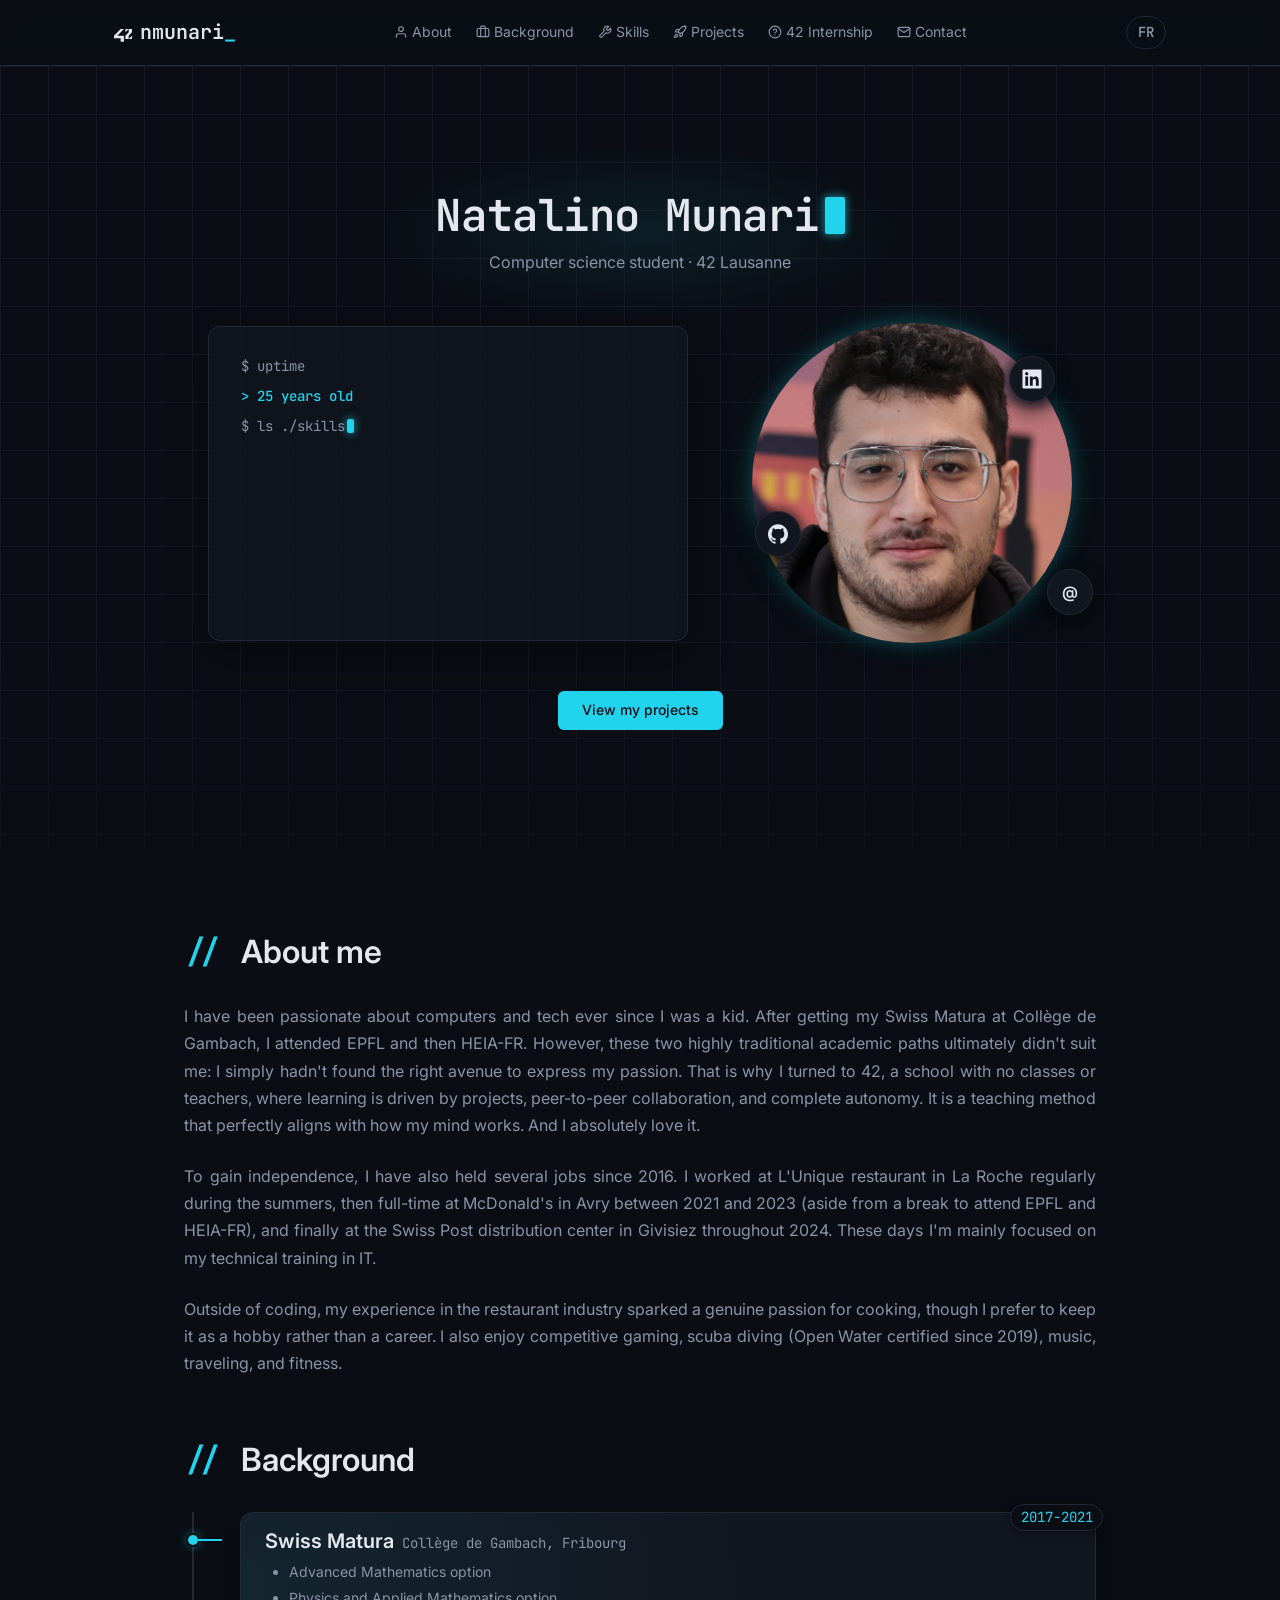
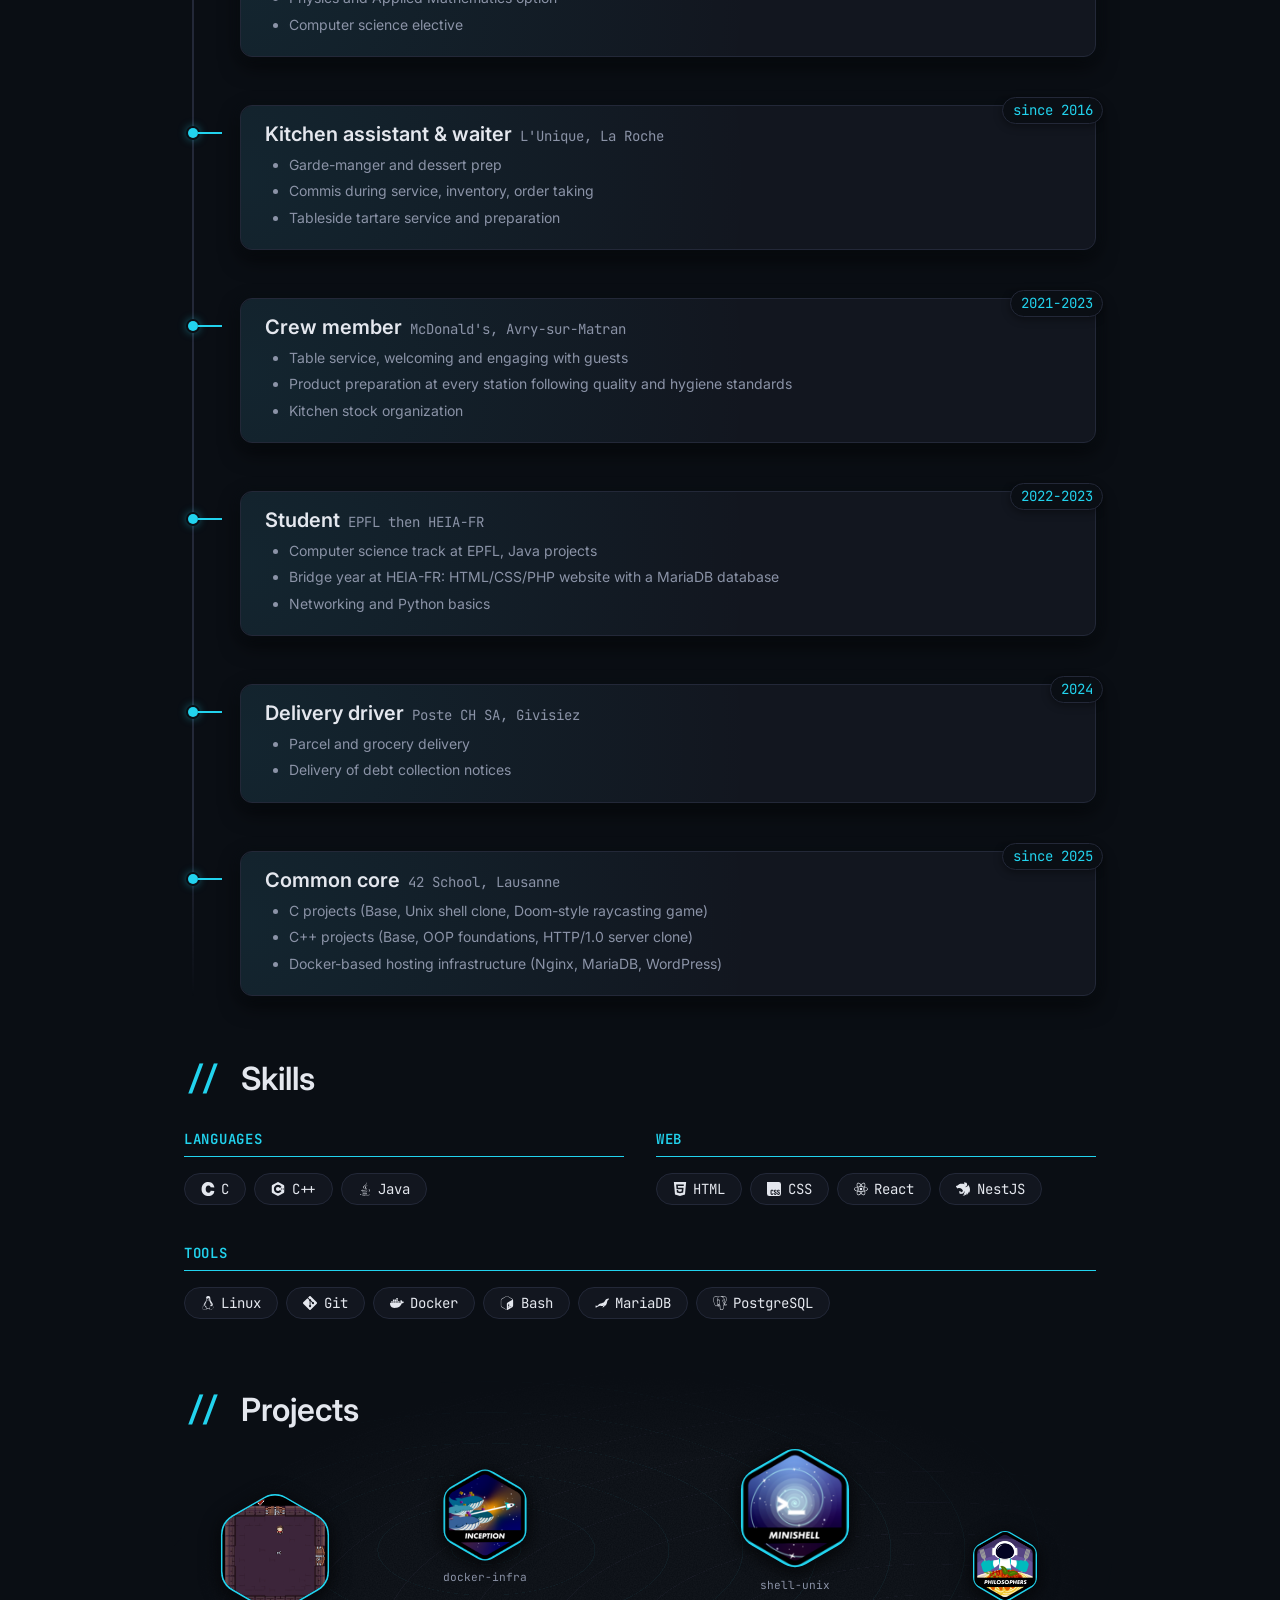
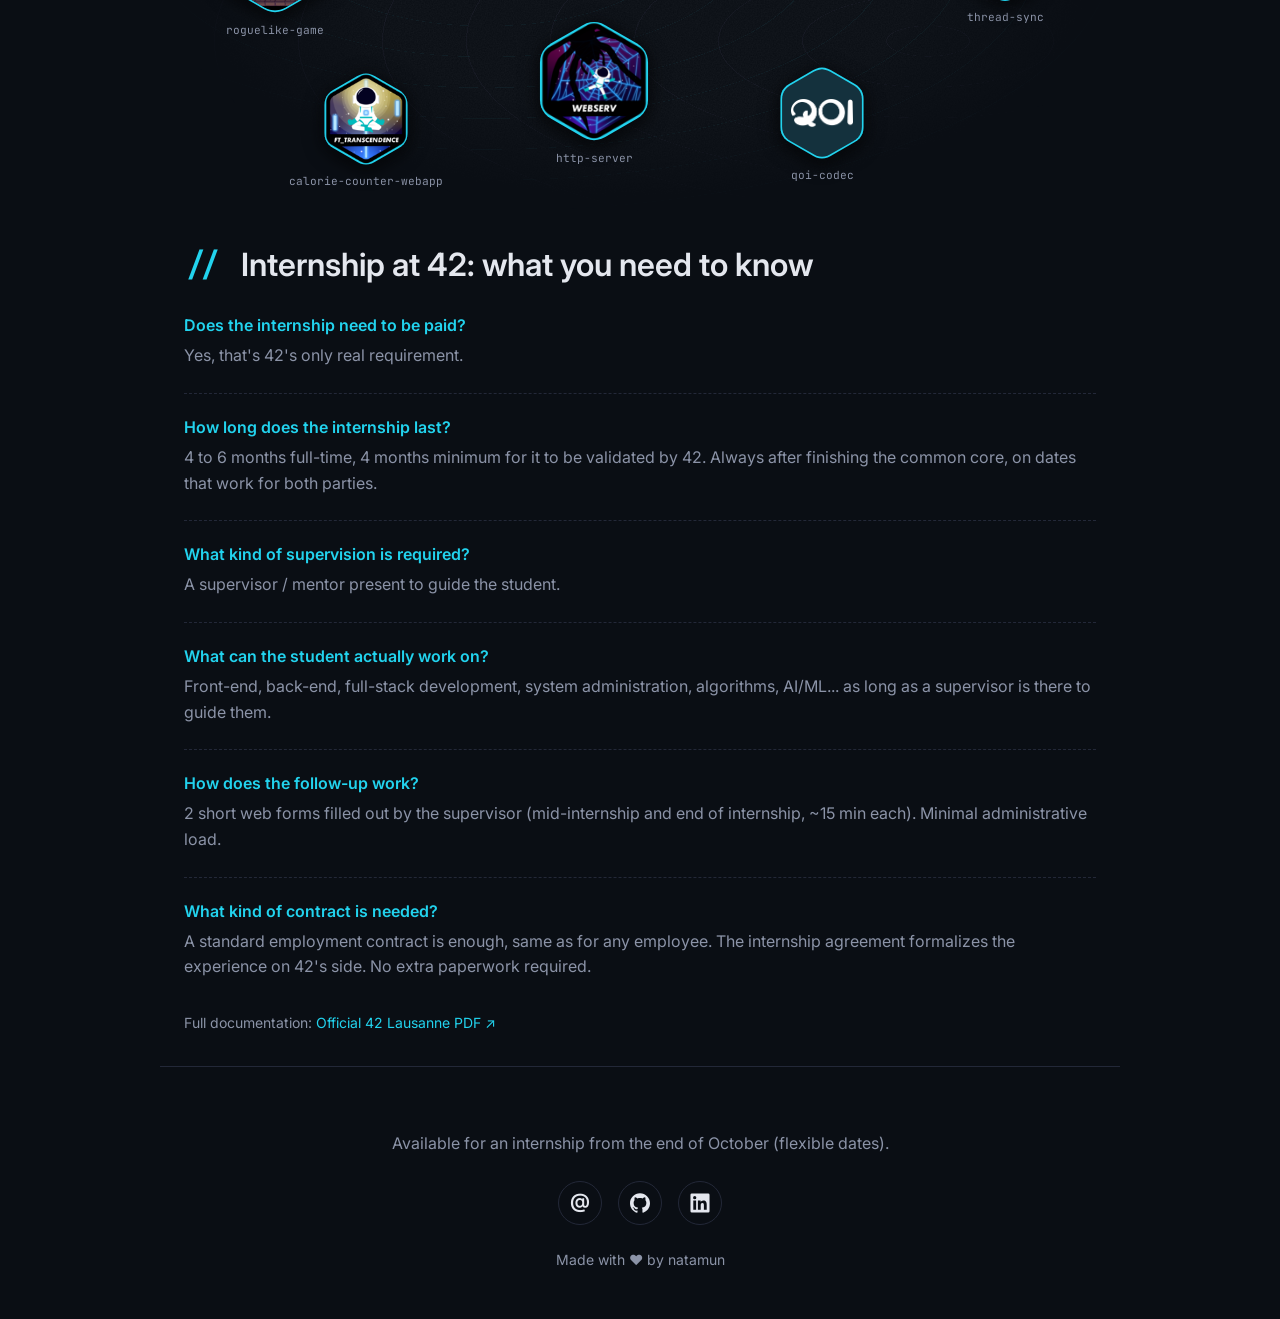
==== commit e9bf96d4: "feat: add my transcendance project and update skill, avalaible date" ====
--- a/index_en.html
+++ b/index_en.html
@@ -45,10 +45,6 @@
         <path
           d="M0 0v20.16A3.84 3.84 0 0 0 3.84 24h16.32A3.84 3.84 0 0 0 24 20.16V3.84A3.84 3.84 0 0 0 20.16 0Zm14.256 13.08c1.56 0 2.28 1.08 2.304 2.64h-1.608c.024-.288-.048-.6-.144-.84-.096-.192-.288-.264-.552-.264-.456 0-.696.264-.696.84-.024.576.288.888.768 1.08.72.288 1.608.744 1.92 1.296q.432.648.432 1.656c0 1.608-.912 2.592-2.496 2.592-1.656 0-2.4-1.032-2.424-2.688h1.68c0 .792.264 1.176.792 1.176.264 0 .456-.072.552-.24.192-.312.24-1.176-.048-1.512-.312-.408-.912-.6-1.32-.816q-.828-.396-1.224-.936c-.24-.36-.36-.888-.36-1.536 0-1.44.936-2.472 2.424-2.448m5.4 0c1.584 0 2.304 1.08 2.328 2.64h-1.608c0-.288-.048-.6-.168-.84-.096-.192-.264-.264-.528-.264-.48 0-.72.264-.72.84s.288.888.792 1.08c.696.288 1.608.744 1.92 1.296.264.432.408.984.408 1.656.024 1.608-.888 2.592-2.472 2.592-1.68 0-2.424-1.056-2.448-2.688h1.68c0 .744.264 1.176.792 1.176.264 0 .456-.072.552-.24.216-.312.264-1.176-.048-1.512-.288-.408-.888-.6-1.32-.816-.552-.264-.96-.576-1.2-.936s-.36-.888-.36-1.536c-.024-1.44.912-2.472 2.4-2.448m-11.031.018c.711-.006 1.419.198 1.839.63.432.432.672 1.128.648 1.992H9.336c.024-.456-.096-.792-.432-.96-.312-.144-.768-.048-.888.24-.12.264-.192.576-.168.864v3.504c0 .744.264 1.128.768 1.128a.65.65 0 0 0 .552-.264c.168-.24.192-.552.168-.84h1.776c.096 1.632-.984 2.712-2.568 2.688-1.536 0-2.496-.864-2.472-2.472v-4.032c0-.816.24-1.44.696-1.848.432-.408 1.146-.624 1.857-.63" />
       </symbol>
-      <symbol id="i-php" viewBox="0 0 24 24">
-        <path
-          d="M7.01 10.207h-.944l-.515 2.648h.838c.556 0 .97-.105 1.242-.314.272-.21.455-.559.55-1.049.092-.47.05-.802-.124-.995-.175-.193-.523-.29-1.047-.29zM12 5.688C5.373 5.688 0 8.514 0 12s5.373 6.313 12 6.313S24 15.486 24 12c0-3.486-5.373-6.312-12-6.312zm-3.26 7.451c-.261.25-.575.438-.917.551-.336.108-.765.164-1.285.164H5.357l-.327 1.681H3.652l1.23-6.326h2.65c.797 0 1.378.209 1.744.628.366.418.476 1.002.33 1.752a2.836 2.836 0 0 1-.305.847c-.143.255-.33.49-.561.703zm4.024.715l.543-2.799c.063-.318.039-.536-.068-.651-.107-.116-.336-.174-.687-.174H11.46l-.704 3.625H9.388l1.23-6.327h1.367l-.327 1.682h1.218c.767 0 1.295.134 1.586.401s.378.7.263 1.299l-.572 2.944h-1.389zm7.597-2.265a2.782 2.782 0 0 1-.305.847c-.143.255-.33.49-.561.703a2.44 2.44 0 0 1-.917.551c-.336.108-.765.164-1.286.164h-1.18l-.327 1.682h-1.378l1.23-6.326h2.649c.797 0 1.378.209 1.744.628.366.417.477 1.001.331 1.751zM17.766 10.207h-.943l-.516 2.648h.838c.557 0 .971-.105 1.242-.314.272-.21.455-.559.551-1.049.092-.47.049-.802-.125-.995s-.524-.29-1.047-.29z" />
-      </symbol>
       <symbol id="i-linux" viewBox="0 0 24 24">
         <path
           d="M12.504 0c-.155 0-.315.008-.48.021-4.226.333-3.105 4.807-3.17 6.298-.076 1.092-.3 1.953-1.05 3.02-.885 1.051-2.127 2.75-2.716 4.521-.278.832-.41 1.684-.287 2.489a.424.424 0 00-.11.135c-.26.268-.45.6-.663.839-.199.199-.485.267-.797.4-.313.136-.658.269-.864.68-.09.189-.136.394-.132.602 0 .199.027.4.055.536.058.399.116.728.04.97-.249.68-.28 1.145-.106 1.484.174.334.535.47.94.601.81.2 1.91.135 2.774.6.926.466 1.866.67 2.616.47.526-.116.97-.464 1.208-.946.587-.003 1.23-.269 2.26-.334.699-.058 1.574.267 2.577.2.025.134.063.198.114.333l.003.003c.391.778 1.113 1.132 1.884 1.071.771-.06 1.592-.536 2.257-1.306.631-.765 1.683-1.084 2.378-1.503.348-.199.629-.469.649-.853.023-.4-.2-.811-.714-1.376v-.097l-.003-.003c-.17-.2-.25-.535-.338-.926-.085-.401-.182-.786-.492-1.046h-.003c-.059-.054-.123-.067-.188-.135a.357.357 0 00-.19-.064c.431-1.278.264-2.55-.173-3.694-.533-1.41-1.465-2.638-2.175-3.483-.796-1.005-1.576-1.957-1.56-3.368.026-2.152.236-6.133-3.544-6.139zm.529 3.405h.013c.213 0 .396.062.584.198.19.135.33.332.438.533.105.259.158.459.166.724 0-.02.006-.04.006-.06v.105a.086.086 0 01-.004-.021l-.004-.024a1.807 1.807 0 01-.15.706.953.953 0 01-.213.335.71.71 0 00-.088-.042c-.104-.045-.198-.064-.284-.133a1.312 1.312 0 00-.22-.066c.05-.06.146-.133.183-.198.053-.128.082-.264.088-.402v-.02a1.21 1.21 0 00-.061-.4c-.045-.134-.101-.2-.183-.333-.084-.066-.167-.132-.267-.132h-.016c-.093 0-.176.03-.262.132a.8.8 0 00-.205.334 1.18 1.18 0 00-.09.4v.019c.002.089.008.179.02.267-.193-.067-.438-.135-.607-.202a1.635 1.635 0 01-.018-.2v-.02a1.772 1.772 0 01.15-.768c.082-.22.232-.406.43-.533a.985.985 0 01.594-.2zm-2.962.059h.036c.142 0 .27.048.399.135.146.129.264.288.344.465.09.199.14.4.153.667v.004c.007.134.006.2-.002.266v.08c-.03.007-.056.018-.083.024-.152.055-.274.135-.393.2.012-.09.013-.18.003-.267v-.015c-.012-.133-.04-.2-.082-.333a.613.613 0 00-.166-.267.248.248 0 00-.183-.064h-.021c-.071.006-.13.04-.186.132a.552.552 0 00-.12.27.944.944 0 00-.023.33v.015c.012.135.037.2.08.334.046.134.098.2.166.268.01.009.02.018.034.024-.07.057-.117.07-.176.136a.304.304 0 01-.131.068 2.62 2.62 0 01-.275-.402 1.772 1.772 0 01-.155-.667 1.759 1.759 0 01.08-.668 1.43 1.43 0 01.283-.535c.128-.133.26-.2.418-.2zm1.37 1.706c.332 0 .733.065 1.216.399.293.2.523.269 1.052.468h.003c.255.136.405.266.478.399v-.131a.571.571 0 01.016.47c-.123.31-.516.643-1.063.842v.002c-.268.135-.501.333-.775.465-.276.135-.588.292-1.012.267a1.139 1.139 0 01-.448-.067 3.566 3.566 0 01-.322-.198c-.195-.135-.363-.332-.612-.465v-.005h-.005c-.4-.246-.616-.512-.686-.71-.07-.268-.005-.47.193-.6.224-.135.38-.271.483-.336.104-.074.143-.102.176-.131h.002v-.003c.169-.202.436-.47.839-.601.139-.036.294-.065.466-.065zm2.8 2.142c.358 1.417 1.196 3.475 1.735 4.473.286.534.855 1.659 1.102 3.024.156-.005.33.018.513.064.646-1.671-.546-3.467-1.089-3.966-.22-.2-.232-.335-.123-.335.59.534 1.365 1.572 1.646 2.757.13.535.16 1.104.021 1.67.067.028.135.06.205.067 1.032.534 1.413.938 1.23 1.537v-.043c-.06-.003-.12 0-.18 0h-.016c.151-.467-.182-.825-1.065-1.224-.915-.4-1.646-.336-1.77.465-.008.043-.013.066-.018.135-.068.023-.139.053-.209.064-.43.268-.662.669-.793 1.187-.13.533-.17 1.156-.205 1.869v.003c-.02.334-.17.838-.319 1.35-1.5 1.072-3.58 1.538-5.348.334a2.645 2.645 0 00-.402-.533 1.45 1.45 0 00-.275-.333c.182 0 .338-.03.465-.067a.615.615 0 00.314-.334c.108-.267 0-.697-.345-1.163-.345-.467-.931-.995-1.788-1.521-.63-.4-.986-.87-1.15-1.396-.165-.534-.143-1.085-.015-1.645.245-1.07.873-2.11 1.274-2.763.107-.065.037.135-.408.974-.396.751-1.14 2.497-.122 3.854a8.123 8.123 0 01.647-2.876c.564-1.278 1.743-3.504 1.836-5.268.048.036.217.135.289.202.218.133.38.333.59.465.21.201.477.335.876.335.039.003.075.006.11.006.412 0 .73-.134.997-.268.29-.134.52-.334.74-.4h.005c.467-.135.835-.402 1.044-.7zm2.185 8.958c.037.6.343 1.245.882 1.377.588.134 1.434-.333 1.791-.765l.211-.01c.315-.007.577.01.847.268l.003.003c.208.199.305.53.391.876.085.4.154.78.409 1.066.486.527.645.906.636 1.14l.003-.007v.018l-.003-.012c-.015.262-.185.396-.498.595-.63.401-1.746.712-2.457 1.57-.618.737-1.37 1.14-2.036 1.191-.664.053-1.237-.2-1.574-.898l-.005-.003c-.21-.4-.12-1.025.056-1.69.176-.668.428-1.344.463-1.897.037-.714.076-1.335.195-1.814.12-.465.308-.797.641-.984l.045-.022zm-10.814.049h.01c.053 0 .105.005.157.014.376.055.706.333 1.023.752l.91 1.664.003.003c.243.533.754 1.064 1.189 1.637.434.598.77 1.131.729 1.57v.006c-.057.744-.48 1.148-1.125 1.294-.645.135-1.52.002-2.395-.464-.968-.536-2.118-.469-2.857-.602-.369-.066-.61-.2-.723-.4-.11-.2-.113-.602.123-1.23v-.004l.002-.003c.117-.334.03-.752-.027-1.118-.055-.401-.083-.71.043-.94.16-.334.396-.4.69-.533.294-.135.64-.202.915-.47h.002v-.002c.256-.268.445-.601.668-.838.19-.201.38-.336.663-.336zm7.159-9.074c-.435.201-.945.535-1.488.535-.542 0-.97-.267-1.28-.466-.154-.134-.28-.268-.373-.335-.164-.134-.144-.333-.074-.333.109.016.129.134.199.2.096.066.215.2.36.333.292.2.68.467 1.167.467.485 0 1.053-.267 1.398-.466.195-.135.445-.334.648-.467.156-.136.149-.267.279-.267.128.016.034.134-.147.332a8.097 8.097 0 01-.69.468zm-1.082-1.583V5.64c-.006-.02.013-.042.029-.05.074-.043.18-.027.26.004.063 0 .16.067.15.135-.006.049-.085.066-.135.066-.055 0-.092-.043-.141-.068-.052-.018-.146-.008-.163-.065zm-.551 0c-.02.058-.113.049-.166.066-.047.025-.086.068-.14.068-.05 0-.13-.02-.136-.068-.01-.066.088-.133.15-.133.08-.031.184-.047.259-.005.019.009.036.03.03.05v.02h.003z" />
@@ -68,6 +64,18 @@
       <symbol id="i-mariadb" viewBox="0 0 24 24">
         <path
           d="M23.157 4.412c-.676.284-.79.31-1.673.372-.65.045-.757.057-1.212.209-.75.246-1.395.75-2.02 1.59-.296.398-1.249 1.913-1.249 1.988 0 .057-.65.998-.915 1.32-.574.713-1.08 1.079-2.14 1.59-.77.36-1.224.524-4.102 1.477-1.073.353-2.133.738-2.367.864-.852.449-1.515 1.036-2.203 1.938-1.003 1.32-.972 1.313-3.042.947a12.264 12.264 0 00-.675-.063c-.644-.05-1.023.044-1.332.334L0 17.193l.177.088c.094.05.353.234.561.398.215.17.461.347.55.391.088.044.17.088.183.101.012.013-.089.17-.228.353-.435.581-.593.871-.574 1.048.019.164.032.17.43.17.517-.006.826-.056 1.261-.208.65-.233 2.058-.94 2.784-1.4.776-.5 1.717-.998 1.956-1.042.082-.02.354-.07.594-.114.58-.107 1.464-.095 2.587.05.108.013.373.045.6.064.227.025.43.057.454.076.026.012.474.037.998.056.934.026 1.104.007 1.3-.189.126-.133.385-.631.498-.985.209-.643.417-.921.366-.492-.113.966-.322 1.692-.713 2.411-.259.499-.663 1.092-.934 1.395-.322.347-.315.36.088.315.619-.063 1.471-.397 2.096-.82.827-.562 1.647-1.691 2.19-3.03.107-.27.22-.22.183.083-.013.094-.038.315-.057.498l-.031.328.353-.202c.833-.48 1.414-1.262 2.127-2.884.227-.518.877-2.922 1.073-3.976a9.64 9.64 0 01.271-1.042c.127-.429.196-.555.48-.858.183-.19.625-.555.978-.808.72-.505.953-.75 1.187-1.205.208-.417.284-1.13.132-1.357-.132-.202-.284-.196-.763.006Z" />
+      </symbol>
+      <symbol id="i-react" viewBox="0 0 24 24">
+        <path
+          d="M14.23 12.004a2.236 2.236 0 0 1-2.235 2.236 2.236 2.236 0 0 1-2.236-2.236 2.236 2.236 0 0 1 2.235-2.236 2.236 2.236 0 0 1 2.236 2.236zm2.648-10.69c-1.346 0-3.107.96-4.888 2.622-1.78-1.653-3.542-2.602-4.887-2.602-.41 0-.783.093-1.106.278-1.375.793-1.683 3.264-.973 6.365C1.98 8.917 0 10.42 0 12.004c0 1.59 1.99 3.097 5.043 4.03-.704 3.113-.39 5.588.988 6.38.32.187.69.275 1.102.275 1.345 0 3.107-.96 4.888-2.624 1.78 1.654 3.542 2.603 4.887 2.603.41 0 .783-.09 1.106-.275 1.374-.792 1.683-3.263.973-6.365C22.02 15.096 24 13.59 24 12.004c0-1.59-1.99-3.097-5.043-4.032.704-3.11.39-5.587-.988-6.38-.318-.184-.688-.277-1.092-.278zm-.005 1.09v.006c.225 0 .406.044.558.127.666.382.955 1.835.73 3.704-.054.46-.142.945-.25 1.44-.96-.236-2.006-.417-3.107-.534-.66-.905-1.345-1.727-2.035-2.447 1.592-1.48 3.087-2.292 4.105-2.295zm-9.77.02c1.012 0 2.514.808 4.11 2.28-.686.72-1.37 1.537-2.02 2.442-1.107.117-2.154.298-3.113.538-.112-.49-.195-.964-.254-1.42-.23-1.868.054-3.32.714-3.707.19-.09.4-.127.563-.132zm4.882 3.05c.455.468.91.992 1.36 1.564-.44-.02-.89-.034-1.345-.034-.46 0-.915.01-1.36.034.44-.572.895-1.096 1.345-1.565zM12 8.1c.74 0 1.477.034 2.202.093.406.582.802 1.203 1.183 1.86.372.64.71 1.29 1.018 1.946-.308.655-.646 1.31-1.013 1.95-.38.66-.773 1.288-1.18 1.87-.728.063-1.466.098-2.21.098-.74 0-1.477-.035-2.202-.093-.406-.582-.802-1.204-1.183-1.86-.372-.64-.71-1.29-1.018-1.946.303-.657.646-1.313 1.013-1.954.38-.66.773-1.286 1.18-1.868.728-.064 1.466-.098 2.21-.098zm-3.635.254c-.24.377-.48.763-.704 1.16-.225.39-.435.782-.635 1.174-.265-.656-.49-1.31-.676-1.947.64-.15 1.315-.283 2.015-.386zm7.26 0c.695.103 1.365.23 2.006.387-.18.632-.405 1.282-.66 1.933-.2-.39-.41-.783-.64-1.174-.225-.392-.465-.774-.705-1.146zm3.063.675c.484.15.944.317 1.375.498 1.732.74 2.852 1.708 2.852 2.476-.005.768-1.125 1.74-2.857 2.475-.42.18-.88.342-1.355.493-.28-.958-.646-1.956-1.1-2.98.45-1.017.81-2.01 1.085-2.964zm-13.395.004c.278.96.645 1.957 1.1 2.98-.45 1.017-.812 2.01-1.086 2.964-.484-.15-.944-.318-1.37-.5-1.732-.737-2.852-1.706-2.852-2.474 0-.768 1.12-1.742 2.852-2.476.42-.18.88-.342 1.356-.494zm11.678 4.28c.265.657.49 1.312.676 1.948-.64.157-1.316.29-2.016.39.24-.375.48-.762.705-1.158.225-.39.435-.788.636-1.18zm-9.945.02c.2.392.41.783.64 1.175.23.39.465.772.705 1.143-.695-.102-1.365-.23-2.006-.386.18-.63.406-1.282.66-1.933zM17.92 16.32c.112.493.2.968.254 1.423.23 1.868-.054 3.32-.714 3.708-.147.09-.338.128-.563.128-1.012 0-2.514-.807-4.11-2.28.686-.72 1.37-1.536 2.02-2.44 1.107-.118 2.154-.3 3.113-.54zm-11.83.01c.96.234 2.006.415 3.107.532.66.905 1.345 1.727 2.035 2.446-1.595 1.483-3.092 2.295-4.11 2.295-.22-.005-.406-.05-.553-.132-.666-.38-.955-1.834-.73-3.703.054-.46.142-.944.25-1.438zm4.56.64c.44.02.89.034 1.345.034.46 0 .915-.01 1.36-.034-.44.572-.895 1.095-1.345 1.565-.455-.47-.91-.993-1.36-1.565z" />
+      </symbol>
+      <symbol id="i-nestjs" viewBox="0 0 24 24">
+        <path
+          d="M14.131.047c-.173 0-.334.037-.483.087.316.21.49.49.576.806.007.043.019.074.025.117a.681.681 0 0 1 .013.112c.024.545-.143.614-.26.936-.18.415-.13.861.086 1.22a.74.74 0 0 0 .074.137c-.235-1.568 1.073-1.803 1.314-2.293.019-.428-.334-.713-.613-.911a1.37 1.37 0 0 0-.732-.21zM16.102.4c-.024.143-.006.106-.012.18-.006.05-.006.112-.012.161-.013.05-.025.1-.044.149-.012.05-.03.1-.05.149l-.067.142c-.02.025-.031.05-.05.075l-.037.055a2.152 2.152 0 0 1-.093.124c-.037.038-.068.081-.112.112v.006c-.037.031-.074.068-.118.1-.13.099-.278.173-.415.266-.043.03-.087.056-.124.093a.906.906 0 0 0-.118.099c-.043.037-.074.074-.111.118-.031.037-.068.08-.093.124a1.582 1.582 0 0 0-.087.13c-.025.05-.043.093-.068.142-.019.05-.037.093-.05.143a2.007 2.007 0 0 0-.043.155c-.006.025-.006.056-.012.08-.007.025-.007.05-.013.075 0 .05-.006.105-.006.155 0 .037 0 .074.006.111 0 .05.006.1.019.155.006.05.018.1.03.15.02.049.032.098.05.148.013.03.031.062.044.087l-1.426-.552c-.241-.068-.477-.13-.719-.186l-.39-.093c-.372-.074-.75-.13-1.128-.167-.013 0-.019-.006-.031-.006A11.082 11.082 0 0 0 8.9 2.855c-.378.025-.756.074-1.134.136a12.45 12.45 0 0 0-.837.174l-.279.074c-.092.037-.18.08-.266.118l-.205.093c-.012.006-.024.006-.03.012-.063.031-.118.056-.174.087a2.738 2.738 0 0 0-.236.118c-.043.018-.086.043-.124.062a.559.559 0 0 1-.055.03c-.056.032-.112.063-.162.094a1.56 1.56 0 0 0-.148.093c-.044.03-.087.055-.124.086-.006.007-.013.007-.019.013-.037.025-.08.056-.118.087l-.012.012-.093.074c-.012.007-.025.019-.037.025-.031.025-.062.056-.093.08-.006.013-.019.02-.025.025-.037.038-.074.069-.111.106-.007 0-.007.006-.013.012a1.742 1.742 0 0 0-.111.106c-.007.006-.007.012-.013.012a1.454 1.454 0 0 0-.093.1c-.012.012-.03.024-.043.036a1.374 1.374 0 0 1-.106.112c-.006.012-.018.019-.024.03-.05.05-.093.1-.143.15l-.018.018c-.1.106-.205.211-.317.304-.111.1-.229.192-.347.273a3.777 3.777 0 0 1-.762.421c-.13.056-.267.106-.403.149-.26.056-.527.161-.756.18-.05 0-.105.012-.155.018l-.155.037-.149.056c-.05.019-.099.044-.148.068-.044.031-.093.056-.137.087a1.011 1.011 0 0 0-.124.106c-.043.03-.087.074-.124.111-.037.043-.074.08-.105.124-.031.05-.068.093-.093.143a1.092 1.092 0 0 0-.087.142c-.025.056-.05.106-.068.161-.019.05-.037.106-.056.161-.012.05-.025.1-.03.15 0 .005-.007.012-.007.018-.012.056-.012.13-.019.167C.006 7.95 0 7.986 0 8.03a.657.657 0 0 0 .074.31v.006c.019.037.044.075.069.112.024.037.05.074.08.111.031.031.068.069.106.1a.906.906 0 0 0 .117.099c.149.13.186.173.378.272.031.019.062.031.1.05.006 0 .012.006.018.006 0 .013 0 .019.006.031a1.272 1.272 0 0 0 .08.298c.02.037.032.074.05.111.007.013.013.025.02.031.024.05.049.093.073.137l.093.13c.031.037.069.08.106.118.037.037.074.068.118.105 0 0 .006.006.012.006.037.031.074.062.112.087a.986.986 0 0 0 .136.08c.043.025.093.05.142.069a.73.73 0 0 0 .124.043c.007.006.013.006.025.012.025.007.056.013.08.019-.018.335-.024.65.026.762.055.124.328-.254.6-.688-.036.428-.061.93 0 1.079.069.155.44-.329.763-.862 4.395-1.016 8.405 2.02 8.826 6.31-.08-.67-.905-1.041-1.283-.948-.186.458-.502 1.047-1.01 1.413.043-.41.025-.83-.062-1.24a4.009 4.009 0 0 1-.769 1.562c-.588.043-1.177-.242-1.487-.67-.025-.018-.031-.055-.05-.08-.018-.043-.037-.087-.05-.13a.515.515 0 0 1-.037-.13c-.006-.044-.006-.087-.006-.137v-.093a.992.992 0 0 1 .031-.13c.013-.043.025-.086.044-.13.024-.043.043-.087.074-.13.105-.298.105-.54-.087-.682a.706.706 0 0 0-.118-.062c-.024-.006-.055-.018-.08-.025l-.05-.018a.847.847 0 0 0-.13-.031.472.472 0 0 0-.13-.019 1.01 1.01 0 0 0-.136-.012c-.031 0-.062.006-.093.006a.484.484 0 0 0-.137.019c-.043.006-.086.012-.13.024a1.068 1.068 0 0 0-.13.044c-.043.018-.08.037-.124.056-.037.018-.074.043-.118.062-1.444.942-.582 3.148.403 3.787-.372.068-.75.148-.855.229l-.013.012c.267.161.546.298.837.416.397.13.818.247 1.004.297v.006a5.996 5.996 0 0 0 1.562.112c2.746-.192 4.996-2.281 5.405-5.033l.037.161c.019.112.043.23.056.347v.006c.012.056.018.112.025.162v.024c.006.056.012.112.012.162.006.068.012.136.012.204v.1c0 .03.007.067.007.098 0 .038-.007.075-.007.112v.087c0 .043-.006.08-.006.124 0 .025 0 .05-.006.08 0 .044-.006.087-.006.137-.006.018-.006.037-.006.055l-.02.143c0 .019 0 .037-.005.056-.007.062-.019.118-.025.18v.012l-.037.174v.018l-.037.167c0 .007-.007.02-.007.025a1.663 1.663 0 0 1-.043.168v.018c-.019.062-.037.118-.05.174-.006.006-.006.012-.006.012l-.056.186c-.024.062-.043.118-.068.18-.025.062-.043.124-.068.18-.025.062-.05.117-.074.18h-.007c-.024.055-.05.117-.08.173a.302.302 0 0 1-.019.043c-.006.006-.006.013-.012.019a5.867 5.867 0 0 1-1.742 2.082c-.05.031-.099.069-.149.106-.012.012-.03.018-.043.03a2.603 2.603 0 0 1-.136.094l.018.037h.007l.26-.037h.006c.161-.025.322-.056.483-.087.044-.006.093-.019.137-.031l.087-.019c.043-.006.086-.018.13-.024.037-.013.074-.02.111-.031.62-.15 1.221-.354 1.798-.595a9.926 9.926 0 0 1-3.85 3.142c.714-.05 1.426-.167 2.114-.366a9.903 9.903 0 0 0 5.857-4.68 9.893 9.893 0 0 1-1.667 3.986 9.758 9.758 0 0 0 1.655-1.376 9.824 9.824 0 0 0 2.61-5.268c.21.98.272 1.99.18 2.987 4.474-6.241.371-12.712-1.346-14.416-.006-.013-.012-.019-.012-.031-.006.006-.006.006-.006.012 0-.006 0-.006-.007-.012 0 .074-.006.148-.012.223a8.34 8.34 0 0 1-.062.415c-.03.136-.068.273-.105.41-.044.13-.093.266-.15.396a5.322 5.322 0 0 1-.185.378 4.735 4.735 0 0 1-.477.688c-.093.111-.192.21-.292.31a3.994 3.994 0 0 1-.18.155l-.142.124a3.459 3.459 0 0 1-.347.241 4.295 4.295 0 0 1-.366.211c-.13.062-.26.118-.39.174a4.364 4.364 0 0 1-.818.223c-.143.025-.285.037-.422.05a4.914 4.914 0 0 1-.297.012 4.66 4.66 0 0 1-.422-.025 3.137 3.137 0 0 1-.421-.062 3.136 3.136 0 0 1-.415-.105h-.007c.137-.013.273-.025.41-.05a4.493 4.493 0 0 0 .818-.223c.136-.05.266-.112.39-.174.13-.062.248-.13.372-.204.118-.08.235-.161.347-.248.112-.087.217-.18.316-.279.105-.093.198-.198.291-.304.093-.111.18-.223.26-.334.013-.019.026-.044.038-.062.062-.1.124-.199.18-.298a4.272 4.272 0 0 0 .334-.775c.044-.13.075-.266.106-.403.025-.142.05-.278.062-.415.012-.142.025-.285.025-.421 0-.1-.007-.199-.013-.298a6.726 6.726 0 0 0-.05-.415 4.493 4.493 0 0 0-.092-.415c-.044-.13-.087-.267-.137-.397-.05-.13-.111-.26-.173-.384-.069-.124-.137-.248-.211-.366a6.843 6.843 0 0 0-.248-.34c-.093-.106-.186-.212-.285-.317a3.878 3.878 0 0 0-.161-.155c-.28-.217-.57-.421-.862-.607a1.154 1.154 0 0 0-.124-.062 2.415 2.415 0 0 0-.589-.26Z" />
+      </symbol>
+      <symbol id="i-postgresql" viewBox="0 0 24 24">
+        <path
+          d="M23.5594 14.7228a.5269.5269 0 0 0-.0563-.1191c-.139-.2632-.4768-.3418-1.0074-.2321-1.6533.3411-2.2935.1312-2.5256-.0191 1.342-2.0482 2.445-4.522 3.0411-6.8297.2714-1.0507.7982-3.5237.1222-4.7316a1.5641 1.5641 0 0 0-.1509-.235C21.6931.9086 19.8007.0248 17.5099.0005c-1.4947-.0158-2.7705.3461-3.1161.4794a9.449 9.449 0 0 0-.5159-.0816 8.044 8.044 0 0 0-1.3114-.1278c-1.1822-.0184-2.2038.2642-3.0498.8406-.8573-.3211-4.7888-1.645-7.2219.0788C.9359 2.1526.3086 3.8733.4302 6.3043c.0409.818.5069 3.334 1.2423 5.7436.4598 1.5065.9387 2.7019 1.4334 3.582.553.9942 1.1259 1.5933 1.7143 1.7895.4474.1491 1.1327.1441 1.8581-.7279.8012-.9635 1.5903-1.8258 1.9446-2.2069.4351.2355.9064.3625 1.39.3772a.0569.0569 0 0 0 .0004.0041 11.0312 11.0312 0 0 0-.2472.3054c-.3389.4302-.4094.5197-1.5002.7443-.3102.064-1.1344.2339-1.1464.8115-.0025.1224.0329.2309.0919.3268.2269.4231.9216.6097 1.015.6331 1.3345.3335 2.5044.092 3.3714-.6787-.017 2.231.0775 4.4174.3454 5.0874.2212.5529.7618 1.9045 2.4692 1.9043.2505 0 .5263-.0291.8296-.0941 1.7819-.3821 2.5557-1.1696 2.855-2.9059.1503-.8707.4016-2.8753.5388-4.1012.0169-.0703.0357-.1207.057-.1362.0007-.0005.0697-.0471.4272.0307a.3673.3673 0 0 0 .0443.0068l.2539.0223.0149.001c.8468.0384 1.9114-.1426 2.5312-.4308.6438-.2988 1.8057-1.0323 1.5951-1.6698zM2.371 11.8765c-.7435-2.4358-1.1779-4.8851-1.2123-5.5719-.1086-2.1714.4171-3.6829 1.5623-4.4927 1.8367-1.2986 4.8398-.5408 6.108-.13-.0032.0032-.0066.0061-.0098.0094-2.0238 2.044-1.9758 5.536-1.9708 5.7495-.0002.0823.0066.1989.0162.3593.0348.5873.0996 1.6804-.0735 2.9184-.1609 1.1504.1937 2.2764.9728 3.0892.0806.0841.1648.1631.2518.2374-.3468.3714-1.1004 1.1926-1.9025 2.1576-.5677.6825-.9597.5517-1.0886.5087-.3919-.1307-.813-.5871-1.2381-1.3223-.4796-.839-.9635-2.0317-1.4155-3.5126zm6.0072 5.0871c-.1711-.0428-.3271-.1132-.4322-.1772.0889-.0394.2374-.0902.4833-.1409 1.2833-.2641 1.4815-.4506 1.9143-1.0002.0992-.126.2116-.2687.3673-.4426a.3549.3549 0 0 0 .0737-.1298c.1708-.1513.2724-.1099.4369-.0417.156.0646.3078.26.3695.4752.0291.1016.0619.2945-.0452.4444-.9043 1.2658-2.2216 1.2494-3.1676 1.0128zm2.094-3.988-.0525.141c-.133.3566-.2567.6881-.3334 1.003-.6674-.0021-1.3168-.2872-1.8105-.8024-.6279-.6551-.9131-1.5664-.7825-2.5004.1828-1.3079.1153-2.4468.079-3.0586-.005-.0857-.0095-.1607-.0122-.2199.2957-.2621 1.6659-.9962 2.6429-.7724.4459.1022.7176.4057.8305.928.5846 2.7038.0774 3.8307-.3302 4.7363-.084.1866-.1633.3629-.2311.5454zm7.3637 4.5725c-.0169.1768-.0358.376-.0618.5959l-.146.4383a.3547.3547 0 0 0-.0182.1077c-.0059.4747-.054.6489-.115.8693-.0634.2292-.1353.4891-.1794 1.0575-.11 1.4143-.8782 2.2267-2.4172 2.5565-1.5155.3251-1.7843-.4968-2.0212-1.2217a6.5824 6.5824 0 0 0-.0769-.2266c-.2154-.5858-.1911-1.4119-.1574-2.5551.0165-.5612-.0249-1.9013-.3302-2.6462.0044-.2932.0106-.5909.019-.8918a.3529.3529 0 0 0-.0153-.1126 1.4927 1.4927 0 0 0-.0439-.208c-.1226-.4283-.4213-.7866-.7797-.9351-.1424-.059-.4038-.1672-.7178-.0869.067-.276.1831-.5875.309-.9249l.0529-.142c.0595-.16.134-.3257.213-.5012.4265-.9476 1.0106-2.2453.3766-5.1772-.2374-1.0981-1.0304-1.6343-2.2324-1.5098-.7207.0746-1.3799.3654-1.7088.5321a5.6716 5.6716 0 0 0-.1958.1041c.0918-1.1064.4386-3.1741 1.7357-4.4823a4.0306 4.0306 0 0 1 .3033-.276.3532.3532 0 0 0 .1447-.0644c.7524-.5706 1.6945-.8506 2.802-.8325.4091.0067.8017.0339 1.1742.081 1.939.3544 3.2439 1.4468 4.0359 2.3827.8143.9623 1.2552 1.9315 1.4312 2.4543-1.3232-.1346-2.2234.1268-2.6797.779-.9926 1.4189.543 4.1729 1.2811 5.4964.1353.2426.2522.4522.2889.5413.2403.5825.5515.9713.7787 1.2552.0696.087.1372.1714.1885.245-.4008.1155-1.1208.3825-1.0552 1.717-.0123.1563-.0423.4469-.0834.8148-.0461.2077-.0702.4603-.0994.7662zm.8905-1.6211c-.0405-.8316.2691-.9185.5967-1.0105a2.8566 2.8566 0 0 0 .135-.0406 1.202 1.202 0 0 0 .1342.103c.5703.3765 1.5823.4213 3.0068.1344-.2016.1769-.5189.3994-.9533.6011-.4098.1903-1.0957.333-1.7473.3636-.7197.0336-1.0859-.0807-1.1721-.151zm.5695-9.2712c-.0059.3508-.0542.6692-.1054 1.0017-.055.3576-.112.7274-.1264 1.1762-.0142.4368.0404.8909.0932 1.3301.1066.887.216 1.8003-.2075 2.7014a3.5272 3.5272 0 0 1-.1876-.3856c-.0527-.1276-.1669-.3326-.3251-.6162-.6156-1.1041-2.0574-3.6896-1.3193-4.7446.3795-.5427 1.3408-.5661 2.1781-.463zm.2284 7.0137a12.3762 12.3762 0 0 0-.0853-.1074l-.0355-.0444c.7262-1.1995.5842-2.3862.4578-3.4385-.0519-.4318-.1009-.8396-.0885-1.2226.0129-.4061.0666-.7543.1185-1.0911.0639-.415.1288-.8443.1109-1.3505.0134-.0531.0188-.1158.0118-.1902-.0457-.4855-.5999-1.938-1.7294-3.253-.6076-.7073-1.4896-1.4972-2.6889-2.0395.5251-.1066 1.2328-.2035 2.0244-.1859 2.0515.0456 3.6746.8135 4.8242 2.2824a.908.908 0 0 1 .0667.1002c.7231 1.3556-.2762 6.2751-2.9867 10.5405zm-8.8166-6.1162c-.025.1794-.3089.4225-.6211.4225a.5821.5821 0 0 1-.0809-.0056c-.1873-.026-.3765-.144-.5059-.3156-.0458-.0605-.1203-.178-.1055-.2844.0055-.0401.0261-.0985.0925-.1488.1182-.0894.3518-.1226.6096-.0867.3163.0441.6426.1938.6113.4186zm7.9305-.4114c.0111.0792-.049.201-.1531.3102-.0683.0717-.212.1961-.4079.2232a.5456.5456 0 0 1-.075.0052c-.2935 0-.5414-.2344-.5607-.3717-.024-.1765.2641-.3106.5611-.352.297-.0414.6111.0088.6356.1851z" />
       </symbol>
       <symbol id="i-github" viewBox="0 0 24 24">
         <path
@@ -172,7 +180,7 @@
               <p>$ ls ./skills</p>
               <p>&gt; C C++ Java ...</p>
               <p>$ cat status.txt</p>
-              <p>&gt; Available for an internship starting end of September 2026</p>
+              <p>&gt; Available for an internship starting end of October</p>
               <p>$ whereami</p>
               <p>&gt; Fribourg / Bulle, Switzerland</p>
             </div>
@@ -361,8 +369,11 @@
                 <use href="#i-css"></use>
               </svg>CSS</li>
             <li class="tag"><svg class="tag__icon" aria-hidden="true">
-                <use href="#i-php"></use>
-              </svg>PHP</li>
+                <use href="#i-react"></use>
+              </svg>React</li>
+            <li class="tag"><svg class="tag__icon" aria-hidden="true">
+                <use href="#i-nestjs"></use>
+              </svg>NestJS</li>
           </ul>
         </div>
 
@@ -385,6 +396,9 @@
             <li class="tag"><svg class="tag__icon" aria-hidden="true">
                 <use href="#i-mariadb"></use>
               </svg>MariaDB</li>
+            <li class="tag"><svg class="tag__icon" aria-hidden="true">
+                <use href="#i-postgresql"></use>
+              </svg>PostgreSQL</li>
           </ul>
         </div>
       </div>
@@ -556,15 +570,20 @@
                 loading="lazy">
             </span>
             <div class="unit__detail">
-              <h3 class="unit__detail-title">ft_transcendence</h3>
+              <h3 class="unit__detail-title">Calorie Counter</h3>
               <p class="unit__detail-text">
-                Final team project of the common core at 42 Lausanne. Starting soon.
+                Calorie-tracking webapp built with React and NestJS, backed by a PostgreSQL database.
               </p>
-              <a class="unit__detail-link" href="https://github.com/natamun/42-ft_transcendence" target="_blank"
-                rel="noopener noreferrer">View repo ↗</a>
-            </div>
-          </div>
-          <span class="unit__label">coming-soon</span>
+              <ul class="tag-list">
+                <li class="tag">React</li>
+                <li class="tag">NestJS</li>
+                <li class="tag">PostgreSQL</li>
+              </ul>
+              <a class="unit__detail-link" href="https://github.com/natamun" target="_blank"
+                rel="noopener noreferrer">coming-soon</a>
+            </div>
+          </div>
+          <span class="unit__label">calorie-counter-webapp</span>
         </div>
       </div>
     </section>
@@ -627,8 +646,7 @@
 
   <footer class="site-footer" id="contact">
     <p class="site-footer__text">
-      Available for an internship in the canton of Fribourg and surrounding areas from the end of
-      September 2026 (flexible dates).
+      Available for an internship from the end of October (flexible dates).
     </p>
     <ul class="site-footer__links">
       <li><a class="js-copy-email" href="mailto:munnatalino@gmail.com" aria-label="Copy email address" data-copied-message="Email copied!">
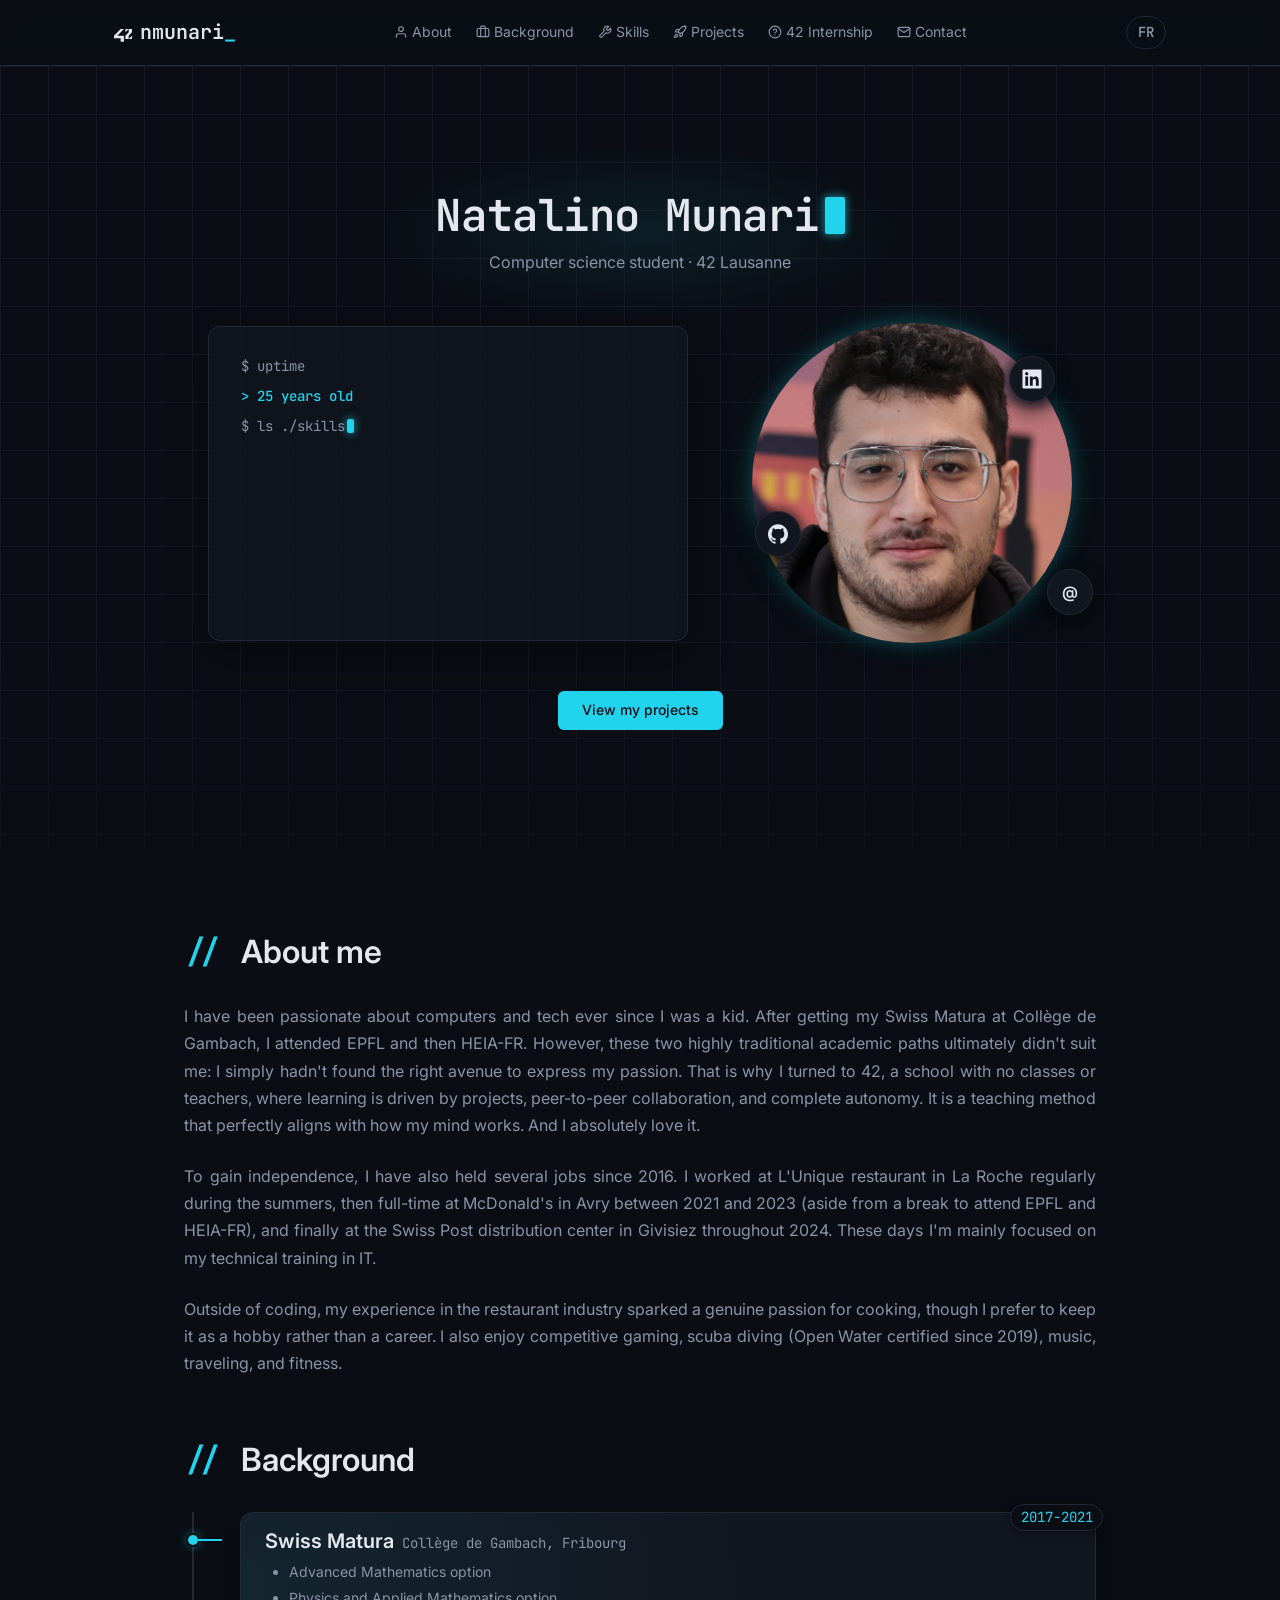
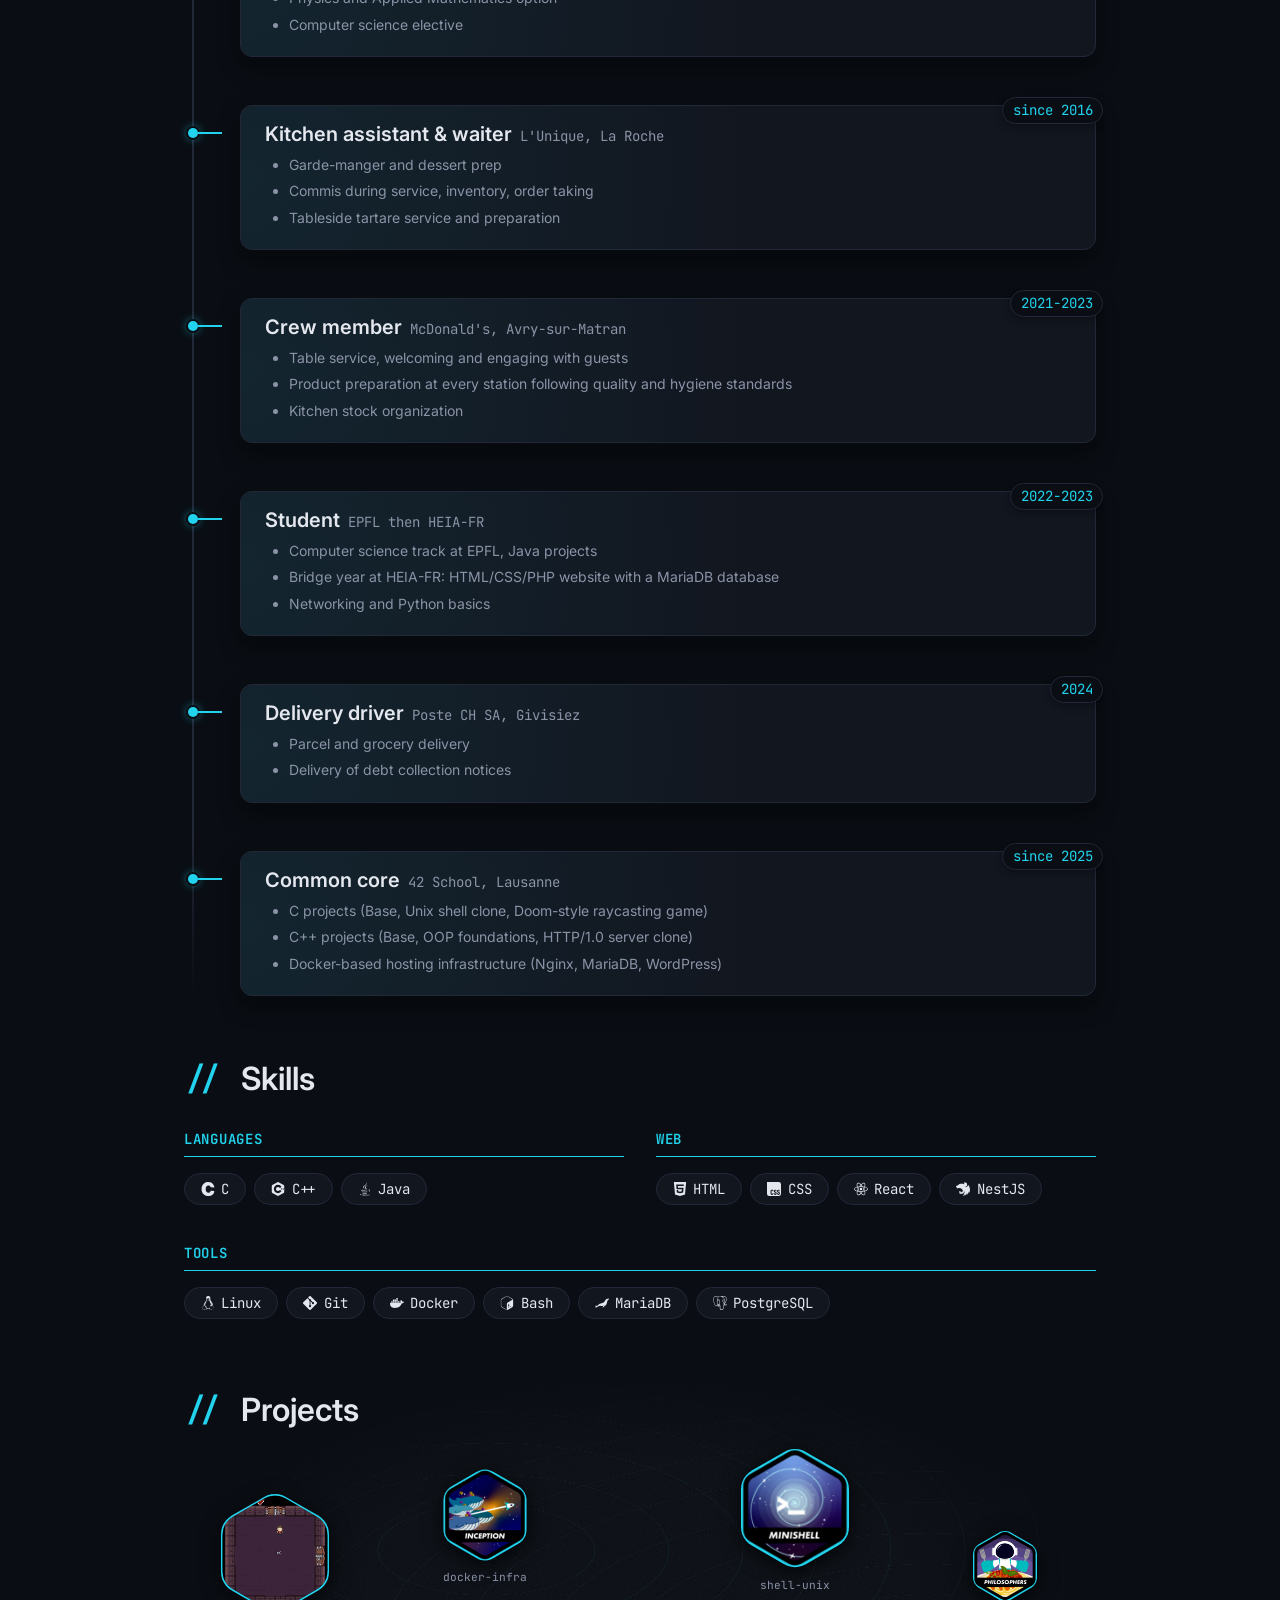
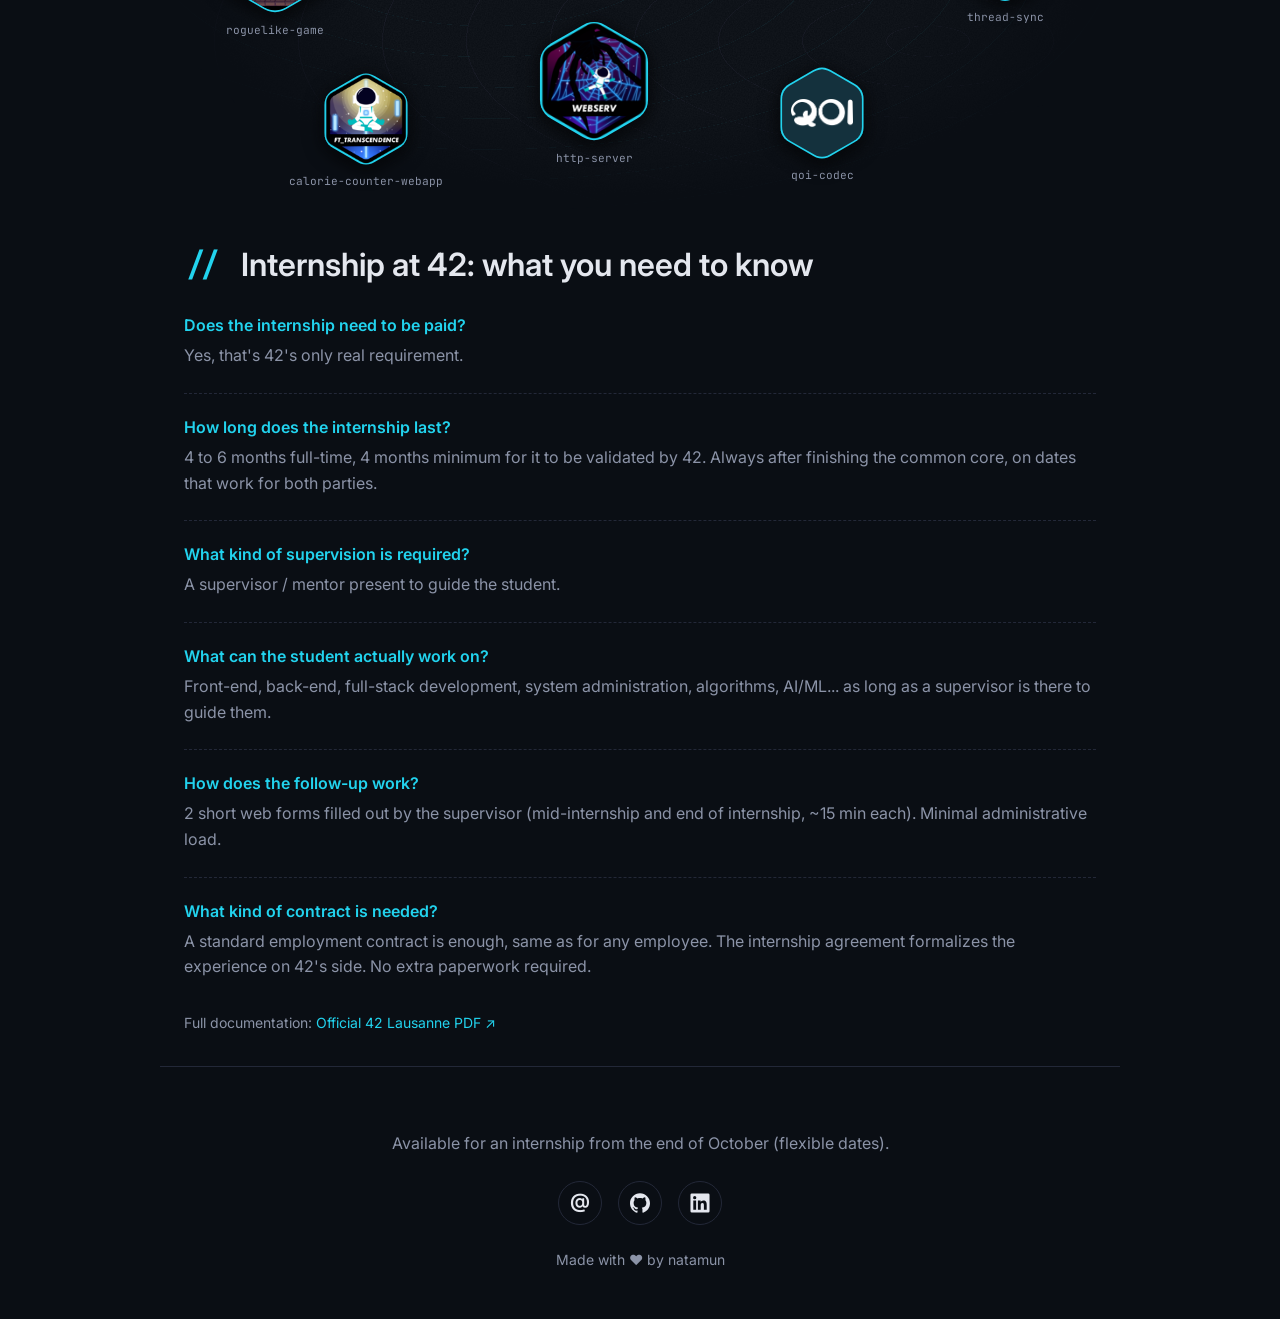
==== commit 0de3fdcd: "chore: show Fribourg only as location" ====
--- a/index_en.html
+++ b/index_en.html
@@ -182,7 +182,7 @@
               <p>$ cat status.txt</p>
               <p>&gt; Available for an internship starting end of October</p>
               <p>$ whereami</p>
-              <p>&gt; Fribourg / Bulle, Switzerland</p>
+              <p>&gt; Fribourg, Switzerland</p>
             </div>
 
             <div class="hero__cta">
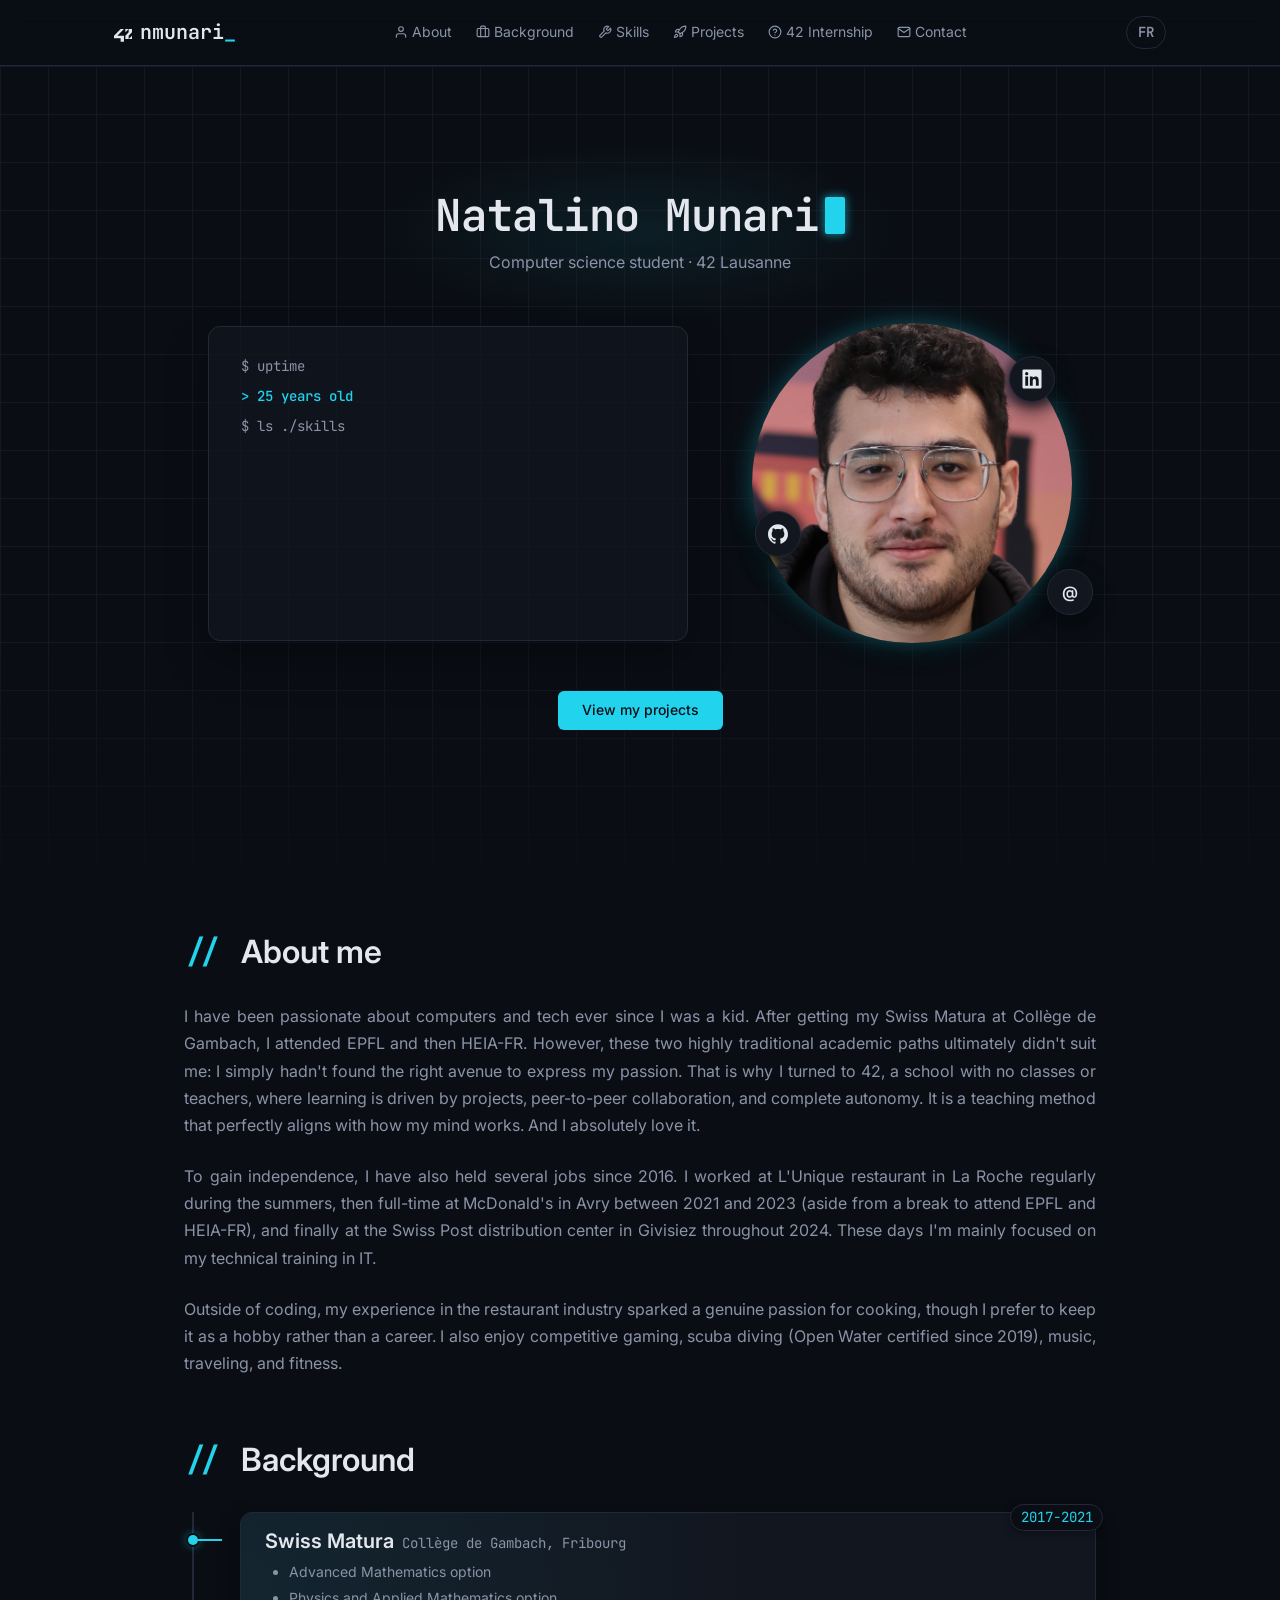
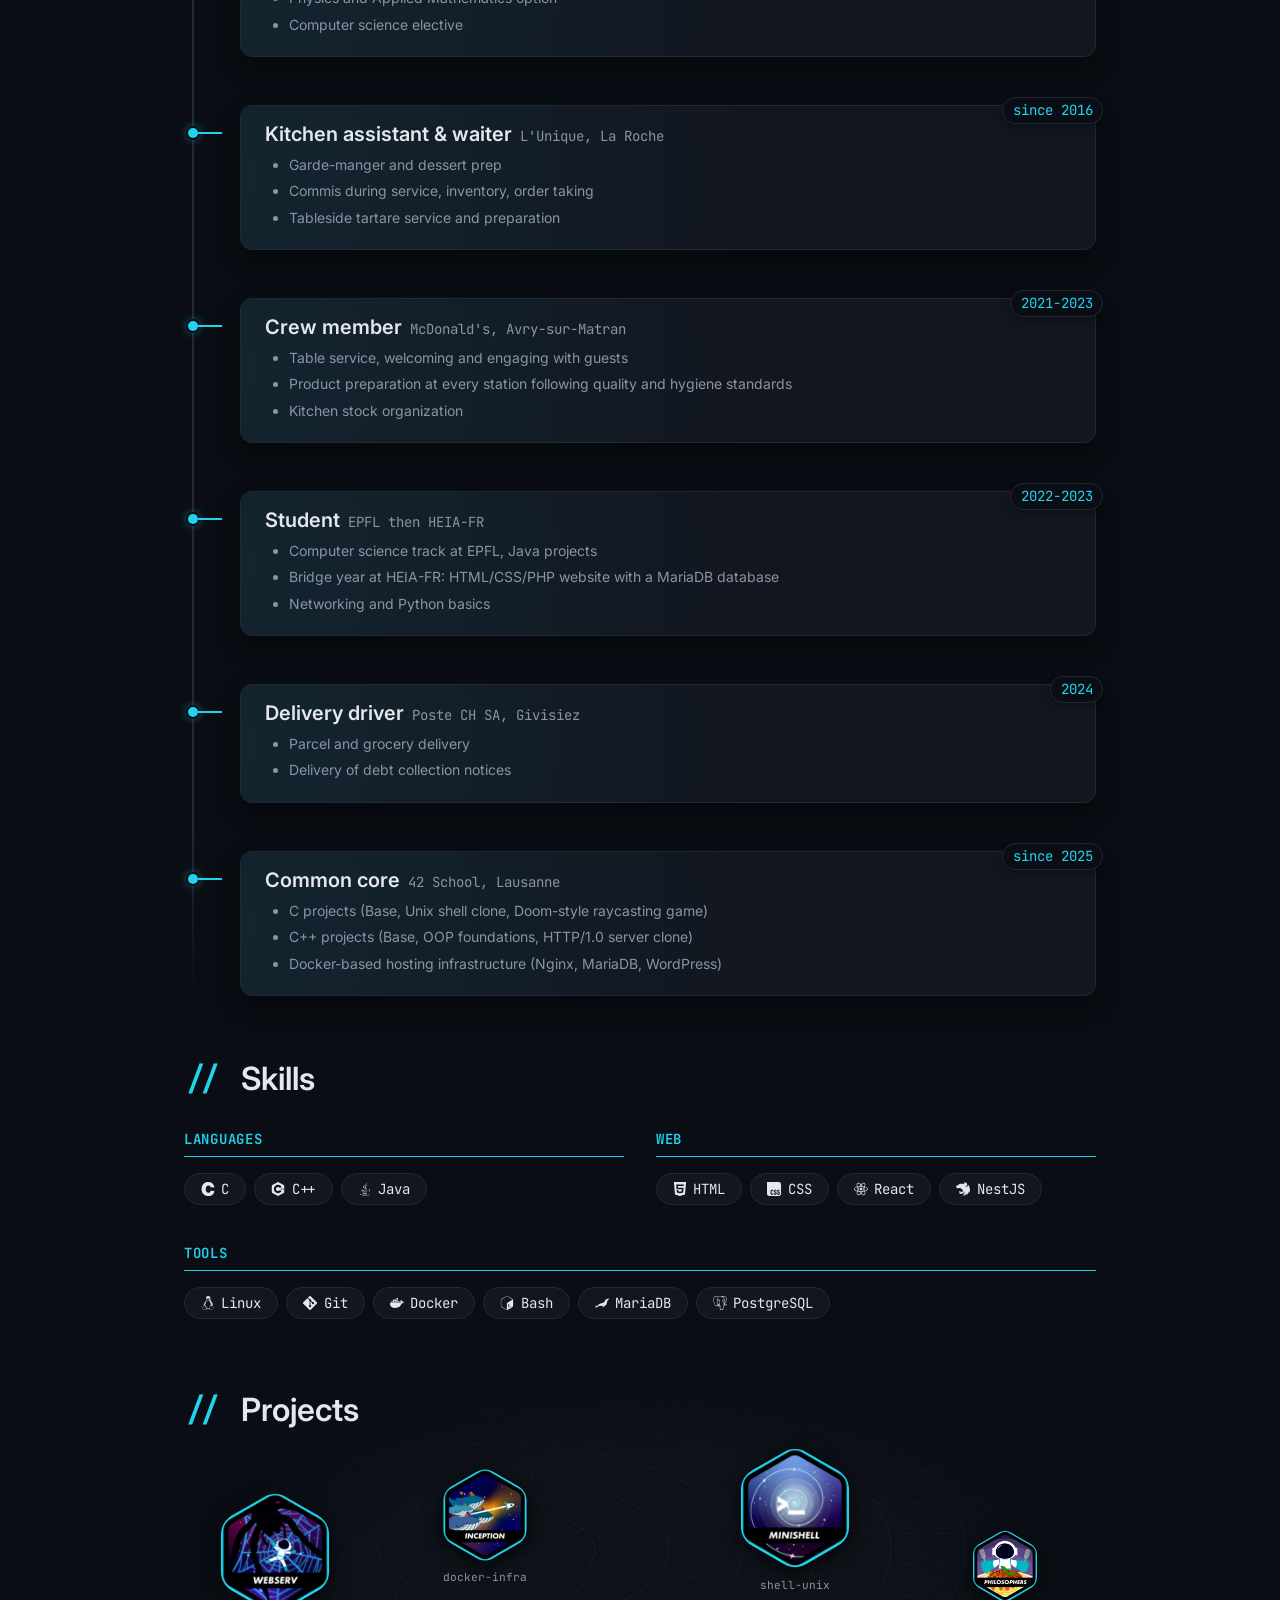
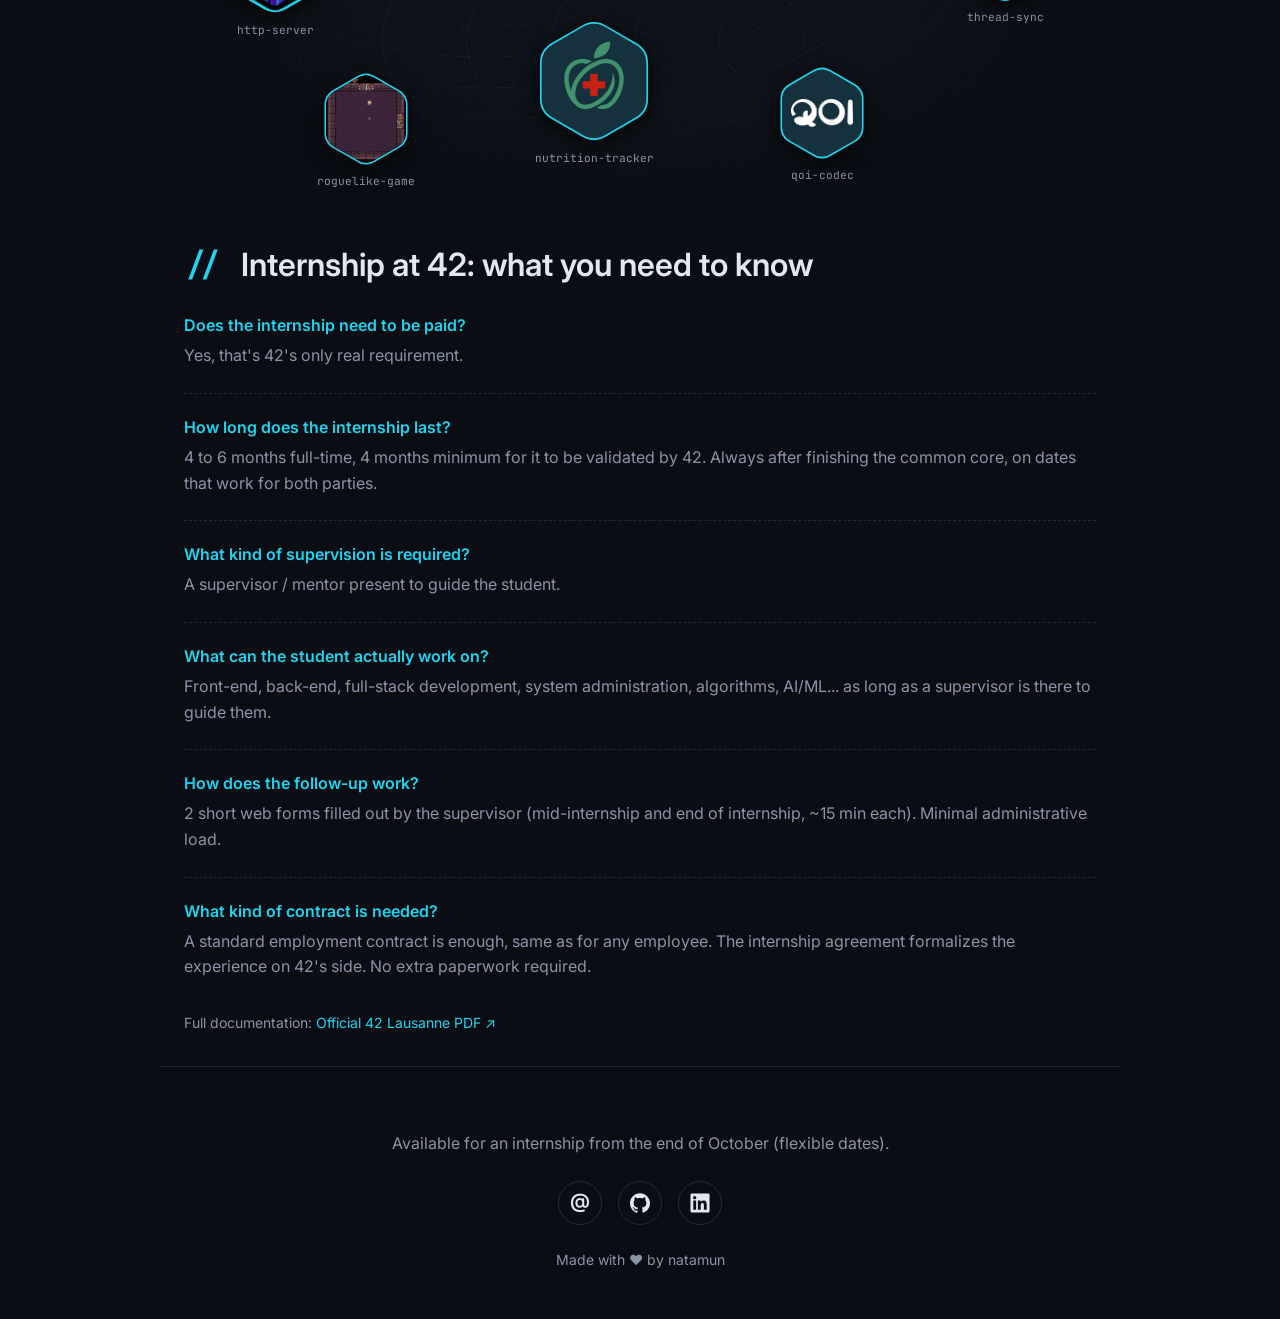
==== commit 43867f44: "feat: replace calorie counter card with CatCHMeal and rearrange projects" ====
--- a/index_en.html
+++ b/index_en.html
@@ -408,30 +408,33 @@
       <h2>Projects</h2>
 
       <div class="projects__stage">
-        <div class="unit unit--l" style="left: 45%; top: 72%; --delay: 0ms;">
+        <div class="unit unit--l unit--plate" style="left: 45%; top: 72%; --delay: 0ms;">
           <div class="unit__bubble" tabindex="0" role="button" aria-expanded="false">
             <span class="unit__visual">
               <span class="unit__hex"></span>
-              <img class="unit__img" src="assets/img/webservn.png" alt="" width="150" height="150" loading="lazy">
+              <span class="unit__plate"></span>
+              <img class="unit__img" src="assets/img/catchmeal_logo.svg" alt="" width="114" height="150" loading="lazy">
             </span>
             <div class="unit__detail">
-              <h3 class="unit__detail-title">HTTP Server</h3>
+              <h3 class="unit__detail-title">Nutrition Tracker (CatCHMeal)</h3>
               <p class="unit__detail-text">
-                Non-blocking HTTP/1.0 server built in C++98, following a structured contribution workflow
-                (feature branches, conventional commits, mandatory code reviews). Handles socket
-                multiplexing (poll) and CGI execution.
+                Led a 5-person team from design to production: architecture, review of every module, shared UI
+                components and unification of the whole frontend. Also built
+                meal logging and barcode food lookup via Open Food Facts end to end, from React to NestJS.
               </p>
               <ul class="tag-list">
-                <li class="tag">C++</li>
-                <li class="tag">Sockets</li>
-                <li class="tag">HTTP Protocol</li>
-                <li class="tag">Networking</li>
+                <li class="tag">React</li>
+                <li class="tag">TypeScript</li>
+                <li class="tag">NestJS</li>
+                <li class="tag">PostgreSQL</li>
               </ul>
-              <a class="unit__detail-link" href="https://github.com/natamun/42-webserv" target="_blank"
+              <a class="unit__detail-link" href="https://catchmeal.ch" target="_blank"
+                rel="noopener noreferrer">View site ↗</a>
+              <a class="unit__detail-link" href="https://github.com/natamun/catchmeal" target="_blank"
                 rel="noopener noreferrer">View repo ↗</a>
             </div>
           </div>
-          <span class="unit__label">http-server</span>
+          <span class="unit__label">nutrition-tracker</span>
         </div>
 
         <div class="unit unit--m" style="left: 33%; top: 20%; --delay: 120ms;">
@@ -509,7 +512,58 @@
           <span class="unit__label">thread-sync</span>
         </div>
 
-        <div class="unit unit--l unit--plate unit--plate-fill" style="left: 10%; top: 32%; --delay: 180ms;">
+        <div class="unit unit--l" style="left: 10%; top: 32%; --delay: 180ms;">
+          <div class="unit__bubble" tabindex="0" role="button" aria-expanded="false">
+            <span class="unit__visual">
+              <span class="unit__hex"></span>
+              <img class="unit__img" src="assets/img/webservn.png" alt="" width="150" height="150" loading="lazy">
+            </span>
+            <div class="unit__detail">
+              <h3 class="unit__detail-title">HTTP Server</h3>
+              <p class="unit__detail-text">
+                Non-blocking HTTP/1.0 server built in C++98, following a structured contribution workflow
+                (feature branches, conventional commits, mandatory code reviews). Handles socket
+                multiplexing (poll) and CGI execution.
+              </p>
+              <ul class="tag-list">
+                <li class="tag">C++</li>
+                <li class="tag">Sockets</li>
+                <li class="tag">HTTP Protocol</li>
+                <li class="tag">Networking</li>
+              </ul>
+              <a class="unit__detail-link" href="https://github.com/natamun/42-webserv" target="_blank"
+                rel="noopener noreferrer">View repo ↗</a>
+            </div>
+          </div>
+          <span class="unit__label">http-server</span>
+        </div>
+
+        <div class="unit unit--m unit--flip-left unit--invert unit--plate" style="left: 70%; top: 82%; --delay: 300ms;">
+          <div class="unit__bubble" tabindex="0" role="button" aria-expanded="false">
+            <span class="unit__visual">
+              <span class="unit__hex"></span>
+              <span class="unit__plate"></span>
+              <img class="unit__img" src="assets/img/qoi_logo.webp" alt="" width="250" height="114" loading="lazy">
+            </span>
+            <div class="unit__detail">
+              <h3 class="unit__detail-title">Image Codec (QOI format)</h3>
+              <p class="unit__detail-text">
+                Low-level encoder/decoder for the QOI lossless image format, working with bitwise
+                operators, modular arithmetic and hash tables.
+              </p>
+              <ul class="tag-list">
+                <li class="tag">Java</li>
+                <li class="tag">Bitwise operations</li>
+                <li class="tag">Hash tables</li>
+              </ul>
+              <a class="unit__detail-link" href="https://github.com/natamun/qoi-codec" target="_blank"
+                rel="noopener noreferrer">View repo ↗</a>
+            </div>
+          </div>
+          <span class="unit__label">qoi-codec</span>
+        </div>
+
+        <div class="unit unit--m unit--plate unit--plate-fill" style="left: 20%; top: 84%; --delay: 340ms;">
           <div class="unit__bubble" tabindex="0" role="button" aria-expanded="false">
             <span class="unit__visual">
               <span class="unit__hex"></span>
@@ -536,55 +590,6 @@
           </div>
           <span class="unit__label">roguelike-game</span>
         </div>
-
-        <div class="unit unit--m unit--flip-left unit--invert unit--plate" style="left: 70%; top: 82%; --delay: 300ms;">
-          <div class="unit__bubble" tabindex="0" role="button" aria-expanded="false">
-            <span class="unit__visual">
-              <span class="unit__hex"></span>
-              <span class="unit__plate"></span>
-              <img class="unit__img" src="assets/img/qoi_logo.webp" alt="" width="250" height="114" loading="lazy">
-            </span>
-            <div class="unit__detail">
-              <h3 class="unit__detail-title">Image Codec (QOI format)</h3>
-              <p class="unit__detail-text">
-                Low-level encoder/decoder for the QOI lossless image format, working with bitwise
-                operators, modular arithmetic and hash tables.
-              </p>
-              <ul class="tag-list">
-                <li class="tag">Java</li>
-                <li class="tag">Bitwise operations</li>
-                <li class="tag">Hash tables</li>
-              </ul>
-              <a class="unit__detail-link" href="https://github.com/natamun/qoi-codec" target="_blank"
-                rel="noopener noreferrer">View repo ↗</a>
-            </div>
-          </div>
-          <span class="unit__label">qoi-codec</span>
-        </div>
-
-        <div class="unit unit--m" style="left: 20%; top: 84%; --delay: 340ms;">
-          <div class="unit__bubble" tabindex="0" role="button" aria-expanded="false">
-            <span class="unit__visual">
-              <span class="unit__hex"></span>
-              <img class="unit__img" src="assets/img/ft_transcendencen.png" alt="" width="150" height="150"
-                loading="lazy">
-            </span>
-            <div class="unit__detail">
-              <h3 class="unit__detail-title">Calorie Counter</h3>
-              <p class="unit__detail-text">
-                Calorie-tracking webapp built with React and NestJS, backed by a PostgreSQL database.
-              </p>
-              <ul class="tag-list">
-                <li class="tag">React</li>
-                <li class="tag">NestJS</li>
-                <li class="tag">PostgreSQL</li>
-              </ul>
-              <a class="unit__detail-link" href="https://github.com/natamun" target="_blank"
-                rel="noopener noreferrer">coming-soon</a>
-            </div>
-          </div>
-          <span class="unit__label">calorie-counter-webapp</span>
-        </div>
       </div>
     </section>
 
--- a/assets/css/style.css
+++ b/assets/css/style.css
@@ -1483,6 +1483,10 @@
 .unit__detail-link:hover {
   color: var(--accent-hover);
   text-decoration: underline;
+}
+
+.unit__detail-link+.unit__detail-link {
+  margin-left: var(--space-3);
 }
 
 .faq-item+.faq-item {
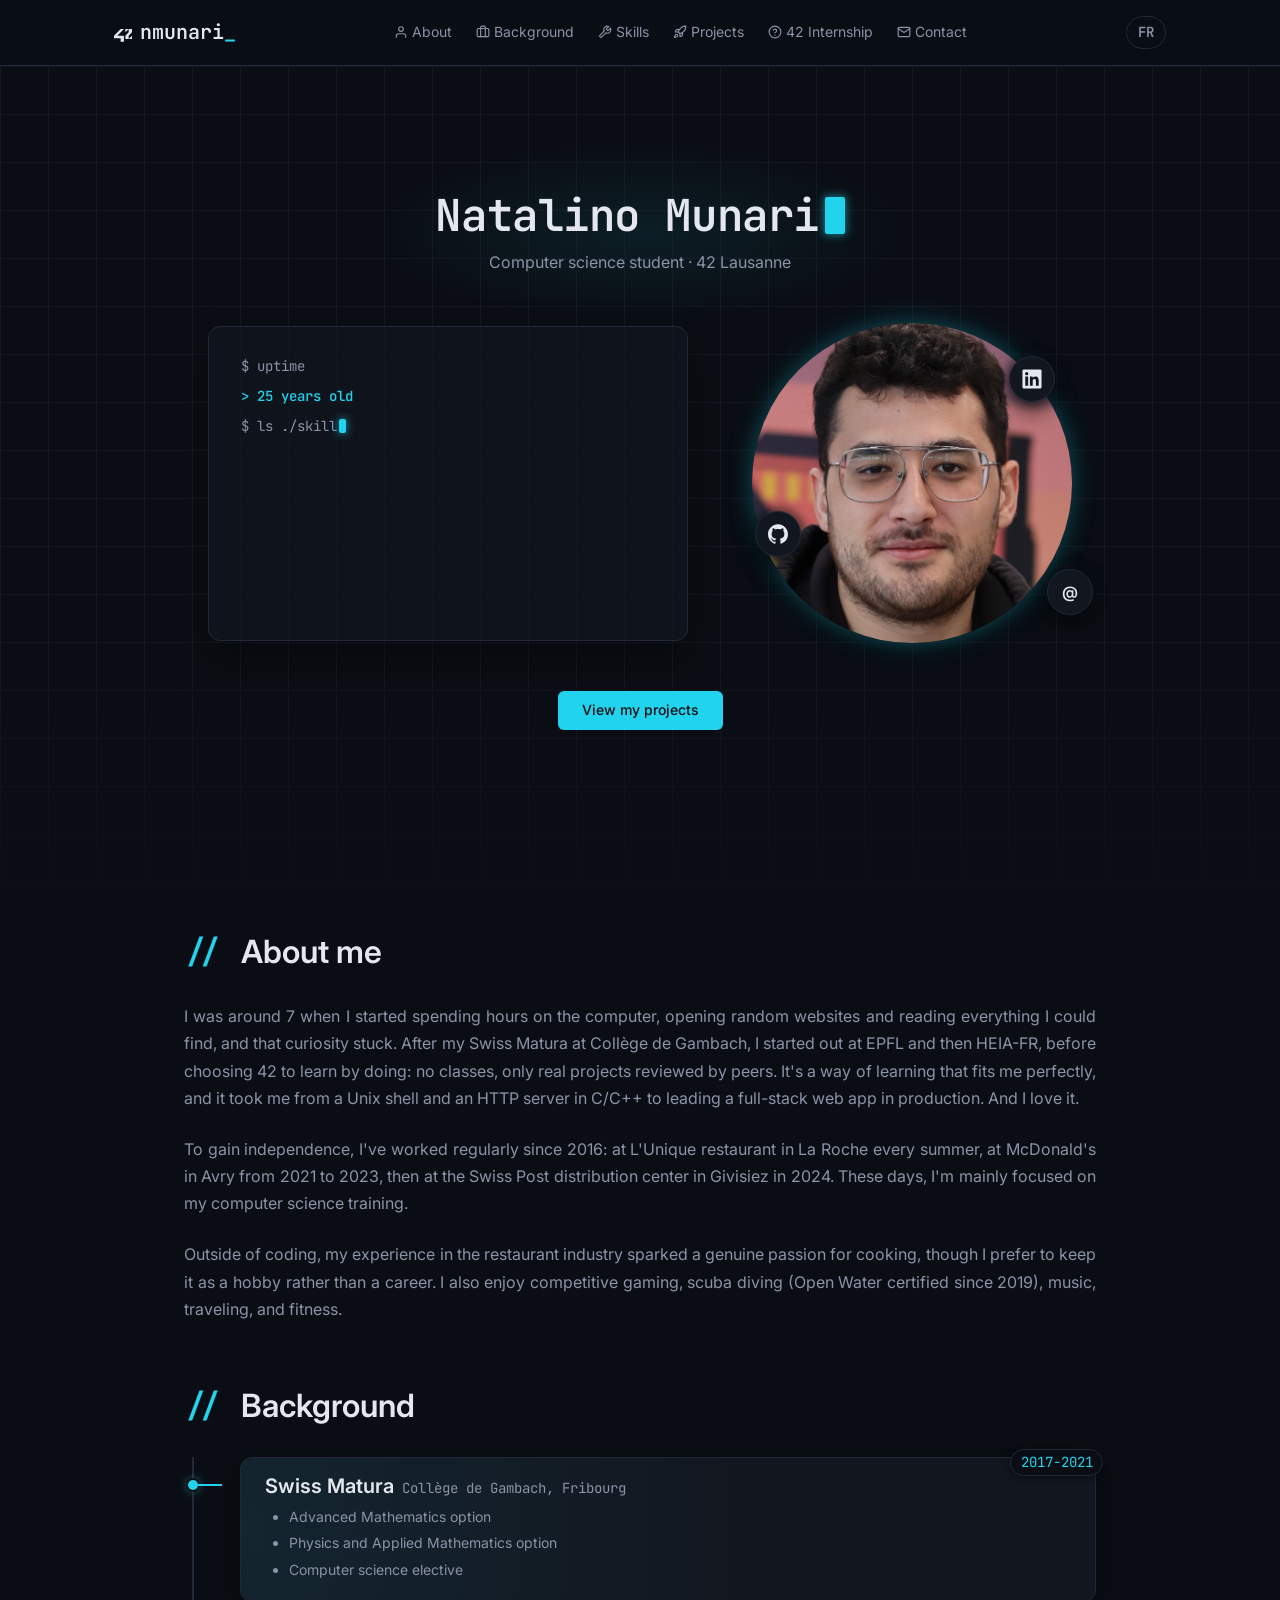
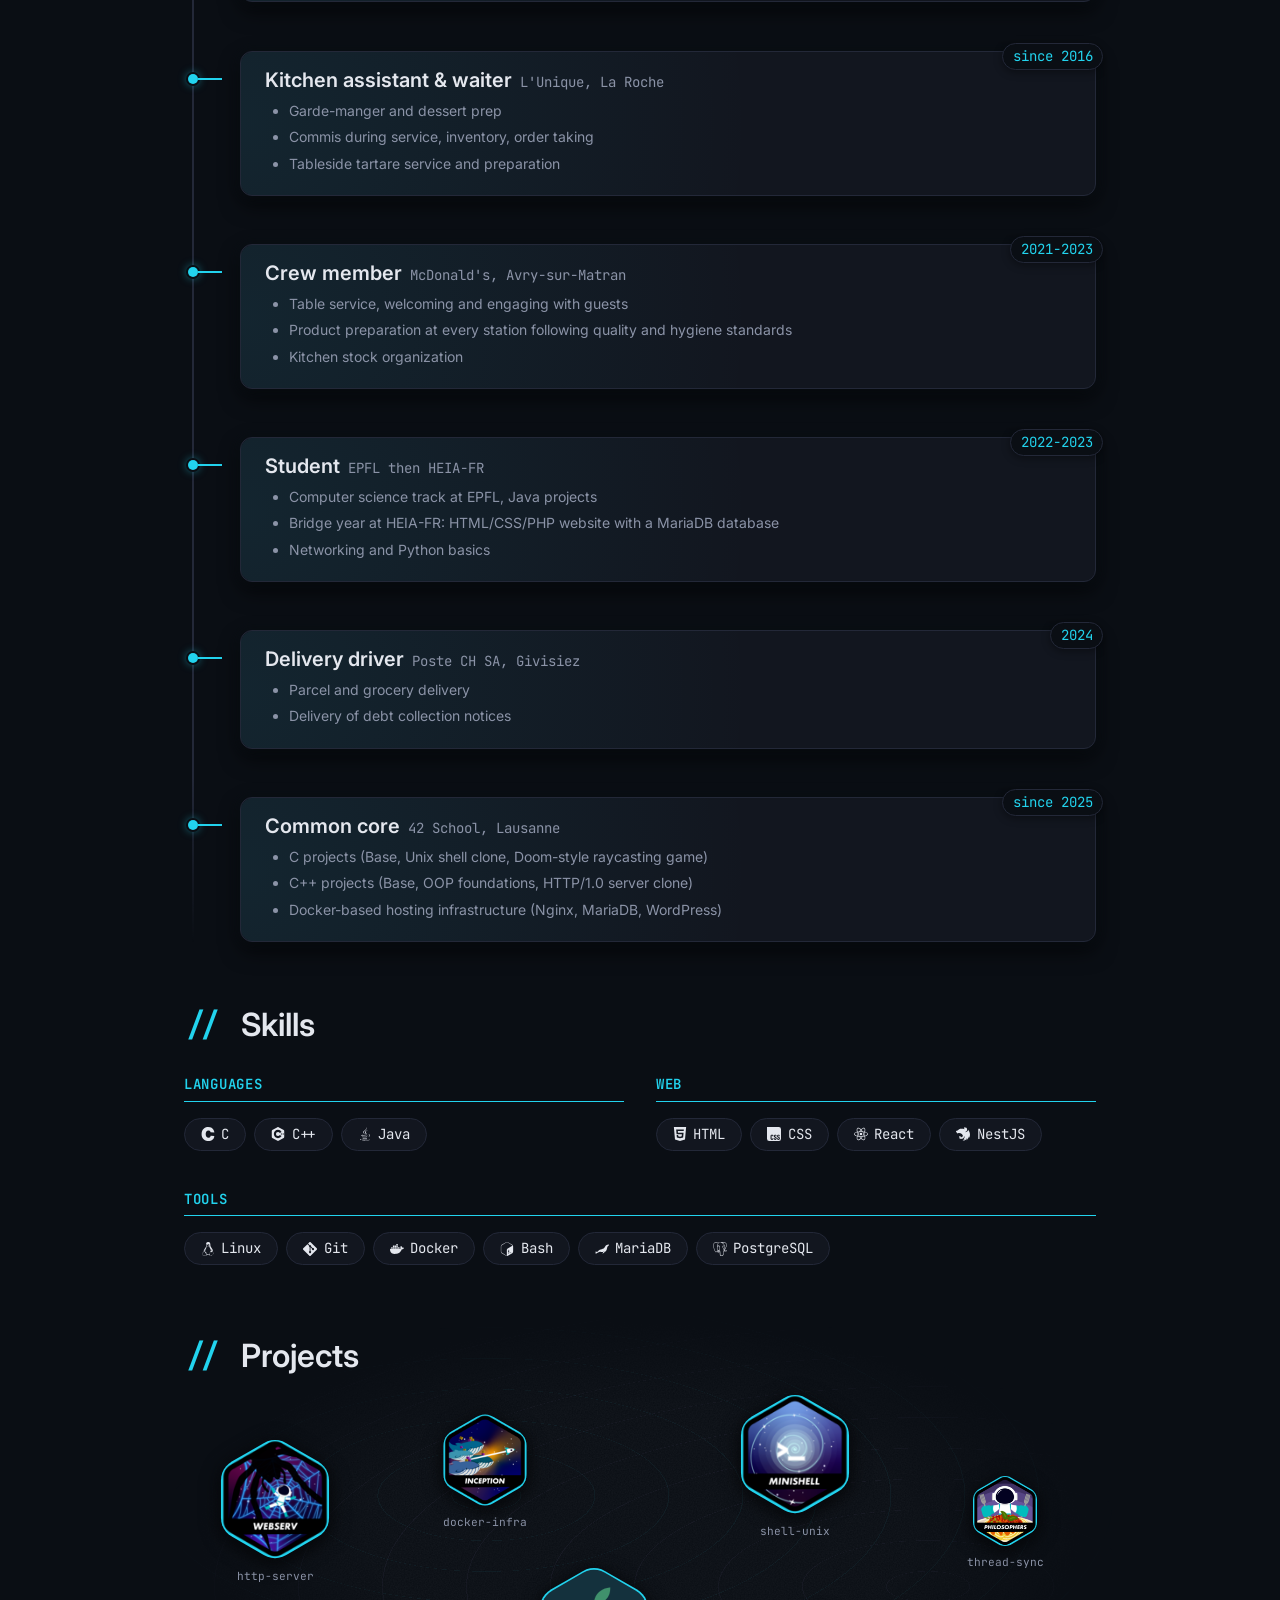
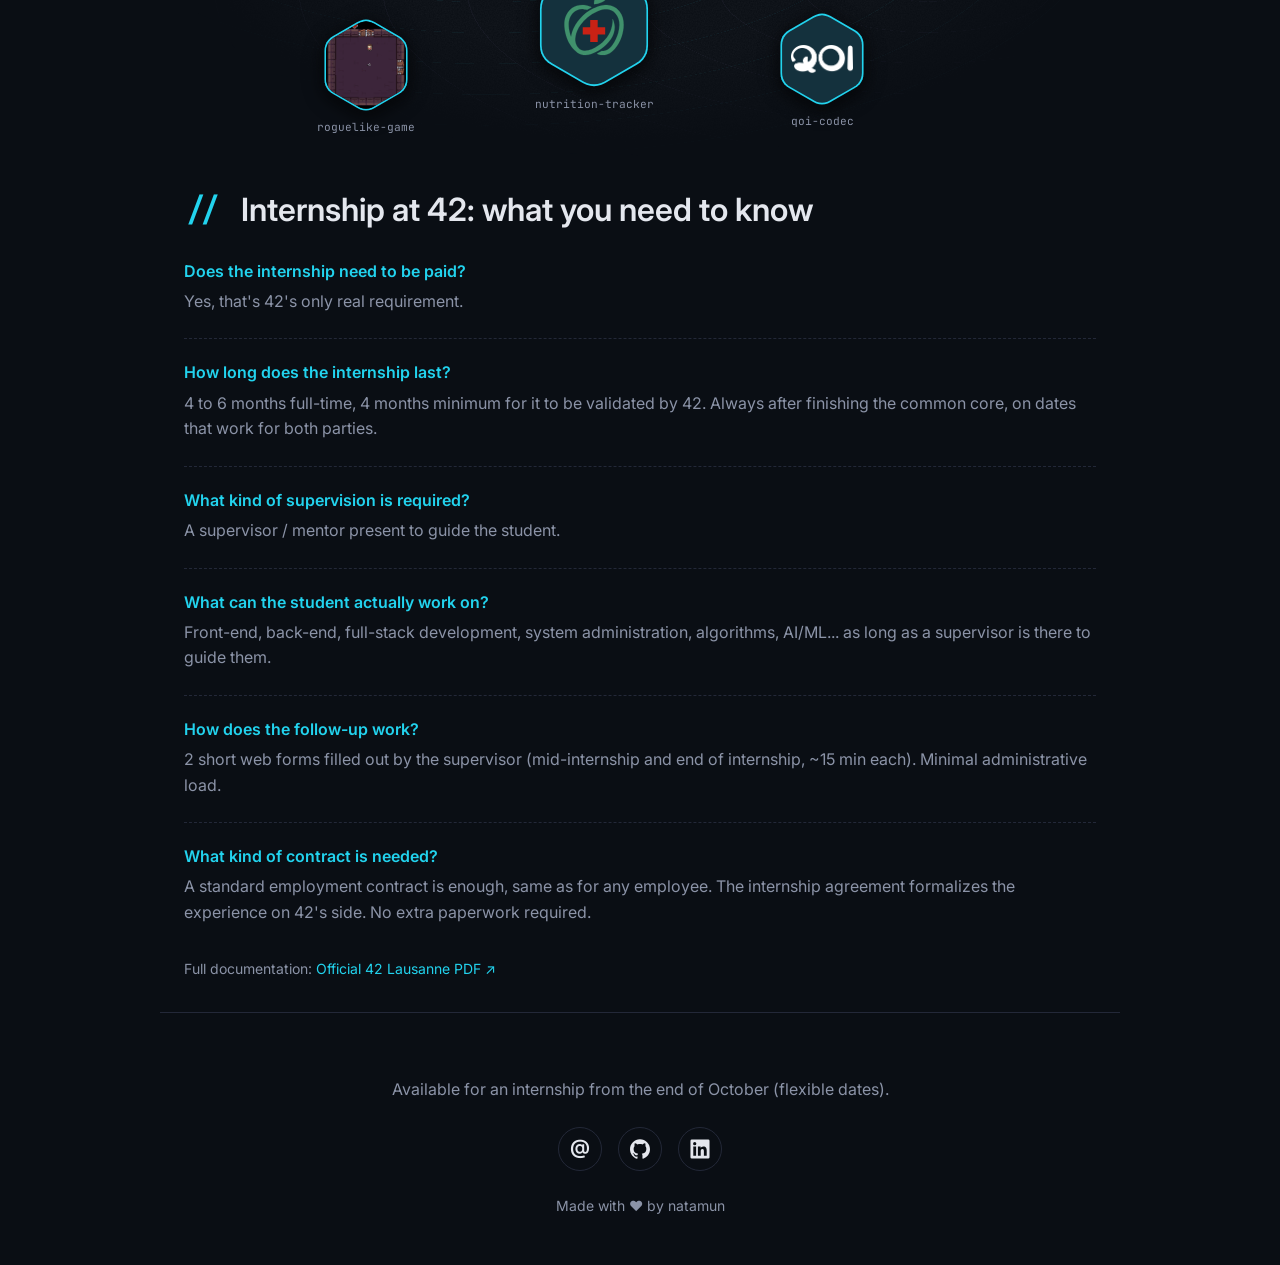
==== commit 7bcf6b61: "chore: rewrite about section" ====
--- a/index_en.html
+++ b/index_en.html
@@ -229,18 +229,17 @@
     <section id="about" class="about">
       <h2>About me</h2>
       <p class="about__text">
-        I have been passionate about computers and tech ever since I was a kid. After getting my Swiss
-        Matura at Collège de Gambach, I attended EPFL and then HEIA-FR. However, these two highly
-        traditional academic paths ultimately didn't suit me: I simply hadn't found the right avenue to
-        express my passion. That is why I turned to 42, a school with no classes or teachers, where
-        learning is driven by projects, peer-to-peer collaboration, and complete autonomy. It is a
-        teaching method that perfectly aligns with how my mind works. And I absolutely love it.
+        I was around 7 when I started spending hours on the computer, opening random websites and
+        reading everything I could find, and that curiosity stuck. After my Swiss Matura at Collège de
+        Gambach, I started out at EPFL and then HEIA-FR, before choosing 42 to learn by doing: no
+        classes, only real projects reviewed by peers. It's a way of learning that fits me perfectly,
+        and it took me from a Unix shell and an HTTP server in C/C++ to leading a full-stack web app in
+        production. And I love it.
       </p>
       <p class="about__text">
-        To gain independence, I have also held several jobs since 2016. I worked at L'Unique restaurant
-        in La Roche regularly during the summers, then full-time at McDonald's in Avry between 2021 and
-        2023 (aside from a break to attend EPFL and HEIA-FR), and finally at the Swiss Post distribution
-        center in Givisiez throughout 2024. These days I'm mainly focused on my technical training in IT.
+        To gain independence, I've worked regularly since 2016: at L'Unique restaurant in La Roche every
+        summer, at McDonald's in Avry from 2021 to 2023, then at the Swiss Post distribution center in
+        Givisiez in 2024. These days, I'm mainly focused on my computer science training.
       </p>
       <p class="about__text">
         Outside of coding, my experience in the restaurant industry sparked a genuine passion for
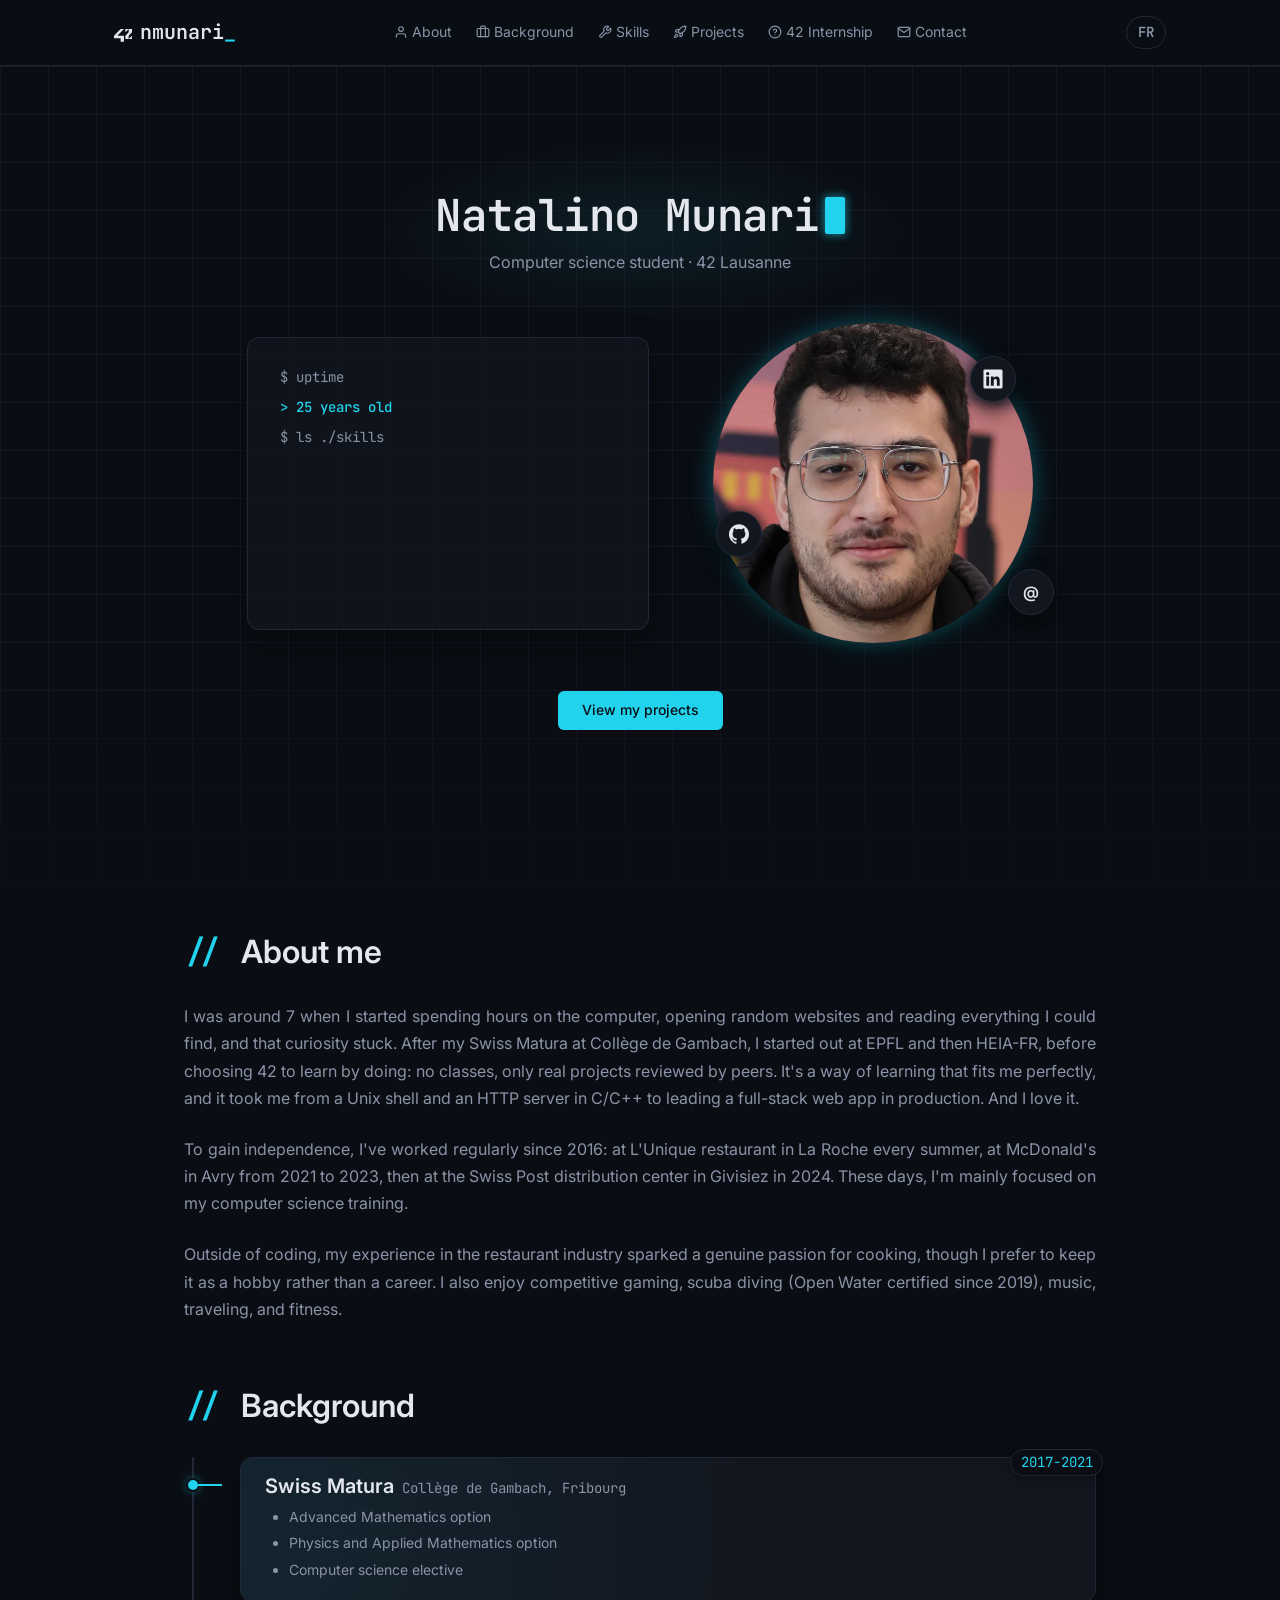
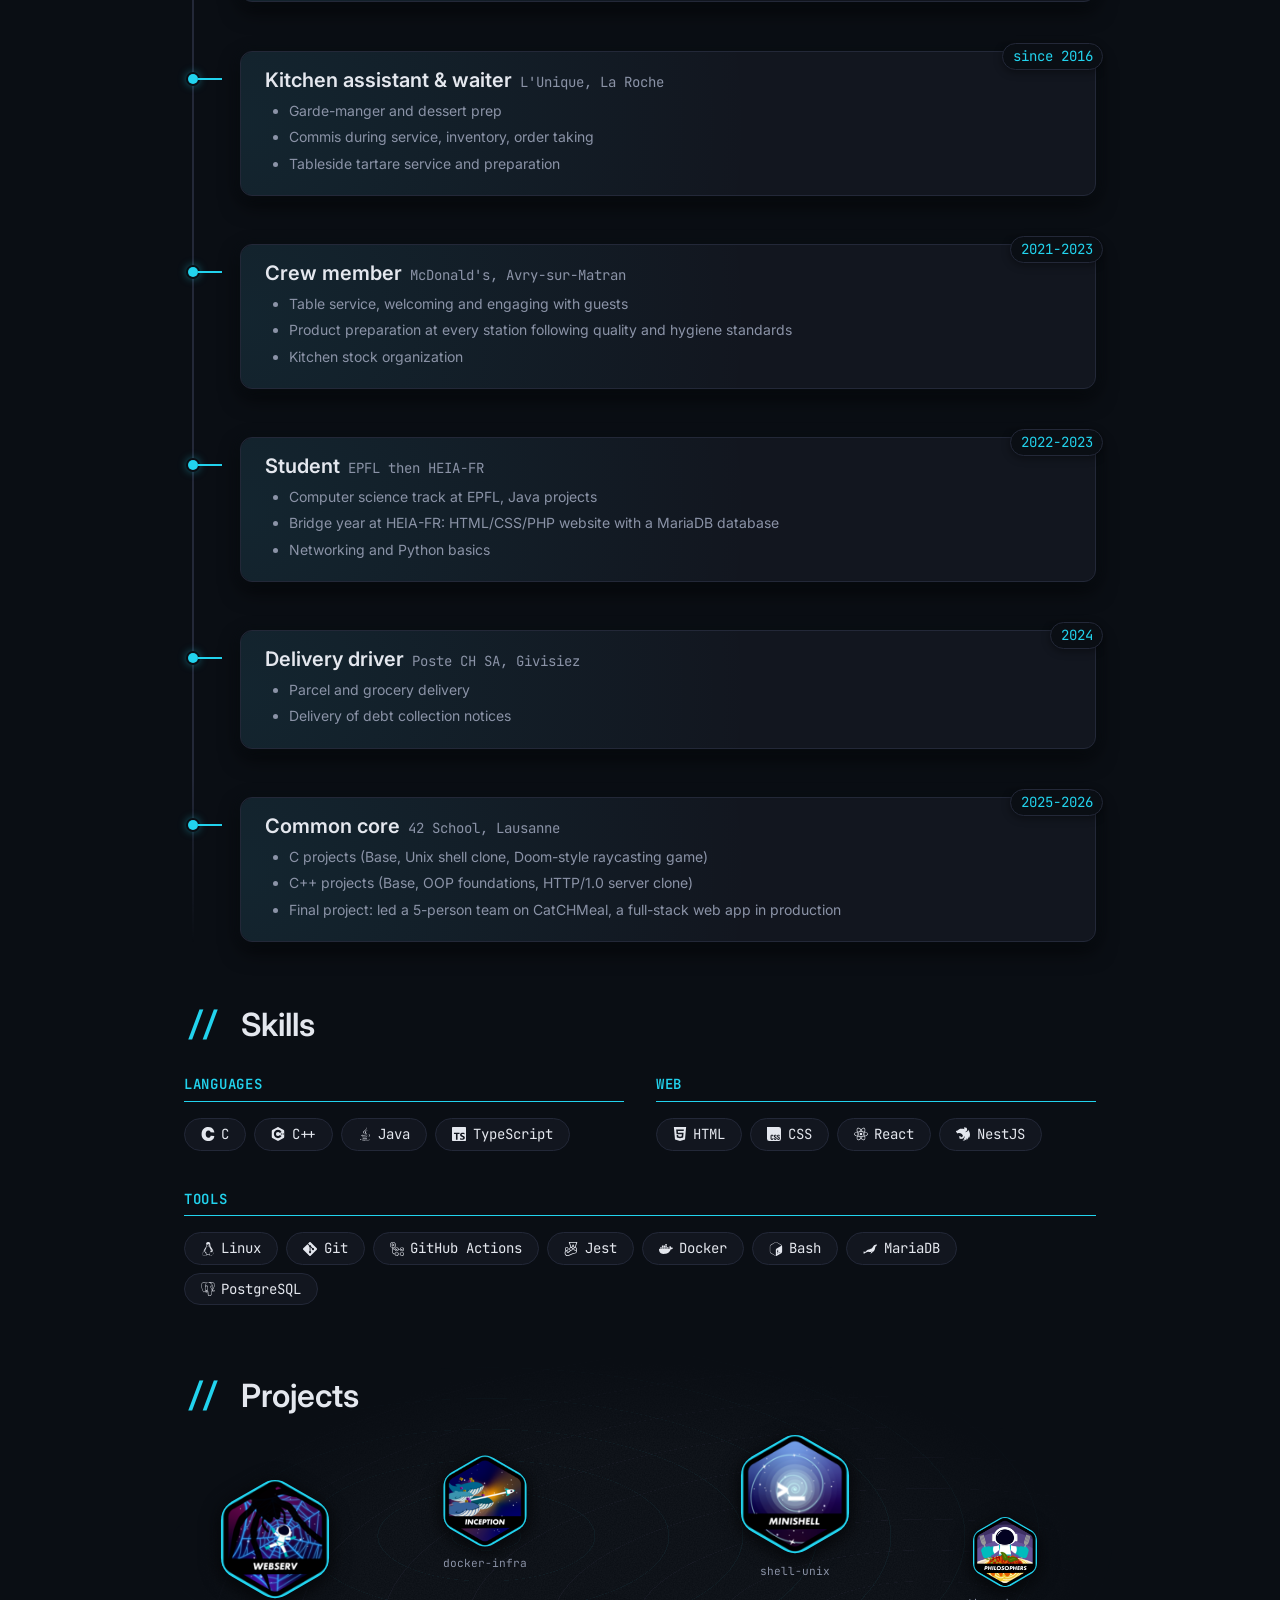
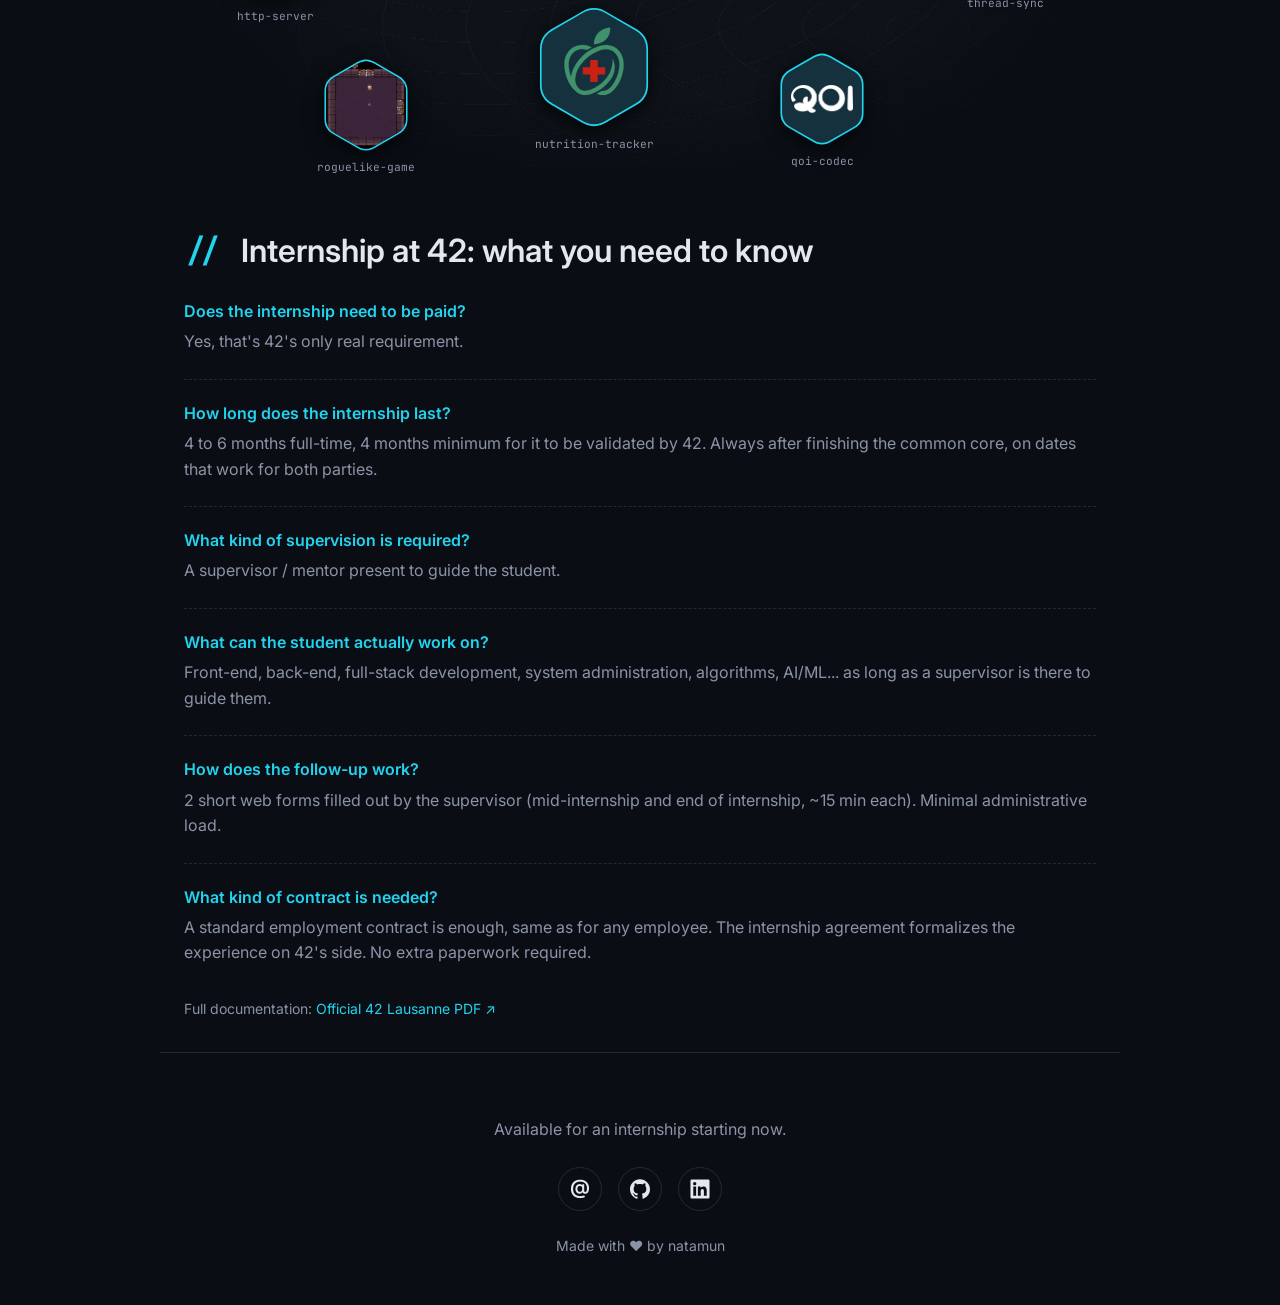
==== commit b96bd96f: "feat: update content and skills, add OG tags, compress hero photo" ====
--- a/index_en.html
+++ b/index_en.html
@@ -8,6 +8,13 @@
   <title>Natalino Munari</title>
   <meta name="description"
     content="Portfolio of Natalino Munari, computer science student at 42 Lausanne looking for an IT internship in the canton of Fribourg.">
+  <meta property="og:type" content="website">
+  <meta property="og:url" content="https://natamun.github.io/index_en.html">
+  <meta property="og:title" content="Natalino Munari">
+  <meta property="og:description"
+    content="Portfolio of Natalino Munari, computer science student at 42 Lausanne looking for an IT internship in the canton of Fribourg.">
+  <meta property="og:image" content="https://natamun.github.io/assets/img/og-image.jpg">
+  <meta property="og:locale" content="en_US">
   <link rel="icon" type="image/svg+xml" href="assets/img/favicon.svg">
   <link rel="preconnect" href="https://fonts.googleapis.com">
   <link rel="preconnect" href="https://fonts.gstatic.com" crossorigin>
@@ -76,6 +83,18 @@
       <symbol id="i-postgresql" viewBox="0 0 24 24">
         <path
           d="M23.5594 14.7228a.5269.5269 0 0 0-.0563-.1191c-.139-.2632-.4768-.3418-1.0074-.2321-1.6533.3411-2.2935.1312-2.5256-.0191 1.342-2.0482 2.445-4.522 3.0411-6.8297.2714-1.0507.7982-3.5237.1222-4.7316a1.5641 1.5641 0 0 0-.1509-.235C21.6931.9086 19.8007.0248 17.5099.0005c-1.4947-.0158-2.7705.3461-3.1161.4794a9.449 9.449 0 0 0-.5159-.0816 8.044 8.044 0 0 0-1.3114-.1278c-1.1822-.0184-2.2038.2642-3.0498.8406-.8573-.3211-4.7888-1.645-7.2219.0788C.9359 2.1526.3086 3.8733.4302 6.3043c.0409.818.5069 3.334 1.2423 5.7436.4598 1.5065.9387 2.7019 1.4334 3.582.553.9942 1.1259 1.5933 1.7143 1.7895.4474.1491 1.1327.1441 1.8581-.7279.8012-.9635 1.5903-1.8258 1.9446-2.2069.4351.2355.9064.3625 1.39.3772a.0569.0569 0 0 0 .0004.0041 11.0312 11.0312 0 0 0-.2472.3054c-.3389.4302-.4094.5197-1.5002.7443-.3102.064-1.1344.2339-1.1464.8115-.0025.1224.0329.2309.0919.3268.2269.4231.9216.6097 1.015.6331 1.3345.3335 2.5044.092 3.3714-.6787-.017 2.231.0775 4.4174.3454 5.0874.2212.5529.7618 1.9045 2.4692 1.9043.2505 0 .5263-.0291.8296-.0941 1.7819-.3821 2.5557-1.1696 2.855-2.9059.1503-.8707.4016-2.8753.5388-4.1012.0169-.0703.0357-.1207.057-.1362.0007-.0005.0697-.0471.4272.0307a.3673.3673 0 0 0 .0443.0068l.2539.0223.0149.001c.8468.0384 1.9114-.1426 2.5312-.4308.6438-.2988 1.8057-1.0323 1.5951-1.6698zM2.371 11.8765c-.7435-2.4358-1.1779-4.8851-1.2123-5.5719-.1086-2.1714.4171-3.6829 1.5623-4.4927 1.8367-1.2986 4.8398-.5408 6.108-.13-.0032.0032-.0066.0061-.0098.0094-2.0238 2.044-1.9758 5.536-1.9708 5.7495-.0002.0823.0066.1989.0162.3593.0348.5873.0996 1.6804-.0735 2.9184-.1609 1.1504.1937 2.2764.9728 3.0892.0806.0841.1648.1631.2518.2374-.3468.3714-1.1004 1.1926-1.9025 2.1576-.5677.6825-.9597.5517-1.0886.5087-.3919-.1307-.813-.5871-1.2381-1.3223-.4796-.839-.9635-2.0317-1.4155-3.5126zm6.0072 5.0871c-.1711-.0428-.3271-.1132-.4322-.1772.0889-.0394.2374-.0902.4833-.1409 1.2833-.2641 1.4815-.4506 1.9143-1.0002.0992-.126.2116-.2687.3673-.4426a.3549.3549 0 0 0 .0737-.1298c.1708-.1513.2724-.1099.4369-.0417.156.0646.3078.26.3695.4752.0291.1016.0619.2945-.0452.4444-.9043 1.2658-2.2216 1.2494-3.1676 1.0128zm2.094-3.988-.0525.141c-.133.3566-.2567.6881-.3334 1.003-.6674-.0021-1.3168-.2872-1.8105-.8024-.6279-.6551-.9131-1.5664-.7825-2.5004.1828-1.3079.1153-2.4468.079-3.0586-.005-.0857-.0095-.1607-.0122-.2199.2957-.2621 1.6659-.9962 2.6429-.7724.4459.1022.7176.4057.8305.928.5846 2.7038.0774 3.8307-.3302 4.7363-.084.1866-.1633.3629-.2311.5454zm7.3637 4.5725c-.0169.1768-.0358.376-.0618.5959l-.146.4383a.3547.3547 0 0 0-.0182.1077c-.0059.4747-.054.6489-.115.8693-.0634.2292-.1353.4891-.1794 1.0575-.11 1.4143-.8782 2.2267-2.4172 2.5565-1.5155.3251-1.7843-.4968-2.0212-1.2217a6.5824 6.5824 0 0 0-.0769-.2266c-.2154-.5858-.1911-1.4119-.1574-2.5551.0165-.5612-.0249-1.9013-.3302-2.6462.0044-.2932.0106-.5909.019-.8918a.3529.3529 0 0 0-.0153-.1126 1.4927 1.4927 0 0 0-.0439-.208c-.1226-.4283-.4213-.7866-.7797-.9351-.1424-.059-.4038-.1672-.7178-.0869.067-.276.1831-.5875.309-.9249l.0529-.142c.0595-.16.134-.3257.213-.5012.4265-.9476 1.0106-2.2453.3766-5.1772-.2374-1.0981-1.0304-1.6343-2.2324-1.5098-.7207.0746-1.3799.3654-1.7088.5321a5.6716 5.6716 0 0 0-.1958.1041c.0918-1.1064.4386-3.1741 1.7357-4.4823a4.0306 4.0306 0 0 1 .3033-.276.3532.3532 0 0 0 .1447-.0644c.7524-.5706 1.6945-.8506 2.802-.8325.4091.0067.8017.0339 1.1742.081 1.939.3544 3.2439 1.4468 4.0359 2.3827.8143.9623 1.2552 1.9315 1.4312 2.4543-1.3232-.1346-2.2234.1268-2.6797.779-.9926 1.4189.543 4.1729 1.2811 5.4964.1353.2426.2522.4522.2889.5413.2403.5825.5515.9713.7787 1.2552.0696.087.1372.1714.1885.245-.4008.1155-1.1208.3825-1.0552 1.717-.0123.1563-.0423.4469-.0834.8148-.0461.2077-.0702.4603-.0994.7662zm.8905-1.6211c-.0405-.8316.2691-.9185.5967-1.0105a2.8566 2.8566 0 0 0 .135-.0406 1.202 1.202 0 0 0 .1342.103c.5703.3765 1.5823.4213 3.0068.1344-.2016.1769-.5189.3994-.9533.6011-.4098.1903-1.0957.333-1.7473.3636-.7197.0336-1.0859-.0807-1.1721-.151zm.5695-9.2712c-.0059.3508-.0542.6692-.1054 1.0017-.055.3576-.112.7274-.1264 1.1762-.0142.4368.0404.8909.0932 1.3301.1066.887.216 1.8003-.2075 2.7014a3.5272 3.5272 0 0 1-.1876-.3856c-.0527-.1276-.1669-.3326-.3251-.6162-.6156-1.1041-2.0574-3.6896-1.3193-4.7446.3795-.5427 1.3408-.5661 2.1781-.463zm.2284 7.0137a12.3762 12.3762 0 0 0-.0853-.1074l-.0355-.0444c.7262-1.1995.5842-2.3862.4578-3.4385-.0519-.4318-.1009-.8396-.0885-1.2226.0129-.4061.0666-.7543.1185-1.0911.0639-.415.1288-.8443.1109-1.3505.0134-.0531.0188-.1158.0118-.1902-.0457-.4855-.5999-1.938-1.7294-3.253-.6076-.7073-1.4896-1.4972-2.6889-2.0395.5251-.1066 1.2328-.2035 2.0244-.1859 2.0515.0456 3.6746.8135 4.8242 2.2824a.908.908 0 0 1 .0667.1002c.7231 1.3556-.2762 6.2751-2.9867 10.5405zm-8.8166-6.1162c-.025.1794-.3089.4225-.6211.4225a.5821.5821 0 0 1-.0809-.0056c-.1873-.026-.3765-.144-.5059-.3156-.0458-.0605-.1203-.178-.1055-.2844.0055-.0401.0261-.0985.0925-.1488.1182-.0894.3518-.1226.6096-.0867.3163.0441.6426.1938.6113.4186zm7.9305-.4114c.0111.0792-.049.201-.1531.3102-.0683.0717-.212.1961-.4079.2232a.5456.5456 0 0 1-.075.0052c-.2935 0-.5414-.2344-.5607-.3717-.024-.1765.2641-.3106.5611-.352.297-.0414.6111.0088.6356.1851z" />
+      </symbol>
+      <symbol id="i-typescript" viewBox="0 0 24 24">
+        <path
+          d="M1.125 0C.502 0 0 .502 0 1.125v21.75C0 23.498.502 24 1.125 24h21.75c.623 0 1.125-.502 1.125-1.125V1.125C24 .502 23.498 0 22.875 0zm17.363 9.75c.612 0 1.154.037 1.627.111a6.38 6.38 0 0 1 1.306.34v2.458a3.95 3.95 0 0 0-.643-.361 5.093 5.093 0 0 0-.717-.26 5.453 5.453 0 0 0-1.426-.2c-.3 0-.573.028-.819.086a2.1 2.1 0 0 0-.623.242c-.17.104-.3.229-.393.374a.888.888 0 0 0-.14.49c0 .196.053.373.156.529.104.156.252.304.443.444s.423.276.696.41c.273.135.582.274.926.416.47.197.892.407 1.266.628.374.222.695.473.963.753.268.279.472.598.614.957.142.359.214.776.214 1.253 0 .657-.125 1.21-.373 1.656a3.033 3.033 0 0 1-1.012 1.085 4.38 4.38 0 0 1-1.487.596c-.566.12-1.163.18-1.79.18a9.916 9.916 0 0 1-1.84-.164 5.544 5.544 0 0 1-1.512-.493v-2.63a5.033 5.033 0 0 0 3.237 1.2c.333 0 .624-.03.872-.09.249-.06.456-.144.623-.25.166-.108.29-.234.373-.38a1.023 1.023 0 0 0-.074-1.089 2.12 2.12 0 0 0-.537-.5 5.597 5.597 0 0 0-.807-.444 27.72 27.72 0 0 0-1.007-.436c-.918-.383-1.602-.852-2.053-1.405-.45-.553-.676-1.222-.676-2.005 0-.614.123-1.141.369-1.582.246-.441.58-.804 1.004-1.089a4.494 4.494 0 0 1 1.47-.629 7.536 7.536 0 0 1 1.77-.201zm-15.113.188h9.563v2.166H9.506v9.646H6.789v-9.646H3.375z" />
+      </symbol>
+      <symbol id="i-jest" viewBox="0 0 24 24">
+        <path
+          d="M22.251 11.82a3.117 3.117 0 0 0-2.328-3.01L22.911 0H8.104L11.1 8.838a3.116 3.116 0 0 0-2.244 2.988c0 1.043.52 1.967 1.313 2.536a8.279 8.279 0 0 1-1.084 1.244 8.14 8.14 0 0 1-2.55 1.647c-.834-.563-1.195-1.556-.869-2.446a3.11 3.11 0 0 0-.91-6.08 3.117 3.117 0 0 0-3.113 3.113c0 .848.347 1.626.903 2.182-.048.097-.097.195-.146.299-.465.959-.993 2.043-1.195 3.259-.403 2.432.257 4.384 1.849 5.489A5.093 5.093 0 0 0 5.999 24c1.827 0 3.682-.917 5.475-1.807 1.279-.632 2.599-1.292 3.898-1.612.48-.118.98-.187 1.508-.264 1.07-.153 2.175-.312 3.168-.89a4.482 4.482 0 0 0 2.182-3.091c.174-.994 0-1.994-.444-2.87.298-.48.465-1.042.465-1.647zm-1.355 0c0 .965-.785 1.75-1.75 1.75a1.753 1.753 0 0 1-1.085-3.126l.007-.007c.056-.042.118-.084.18-.125 0 0 .008 0 .008-.007.028-.014.055-.035.083-.05.007 0 .014-.006.021-.006.028-.014.063-.028.097-.042.035-.014.07-.027.098-.041.007 0 .013-.007.02-.007.028-.007.056-.021.084-.028.007 0 .02-.007.028-.007.034-.007.062-.014.097-.02h.007l.104-.022c.007 0 .02 0 .028-.007.028 0 .055-.007.083-.007h.035c.035 0 .07-.007.111-.007h.09c.028 0 .05 0 .077.007h.014c.055.007.111.014.167.028a1.766 1.766 0 0 1 1.396 1.723zM10.043 1.39h10.93l-2.509 7.4c-.104.02-.208.055-.312.09l-2.64-5.385-2.648 5.35c-.104-.034-.216-.055-.327-.076l-2.494-7.38zm4.968 9.825a3.083 3.083 0 0 0-.938-1.668l1.438-2.904 1.452 2.967c-.43.43-.743.98-.868 1.605H15.01zm-3.481-1.098c.034-.007.062-.014.097-.02h.02c.029-.008.056-.008.084-.015h.028c.028 0 .049-.007.076-.007h.271c.028 0 .049.007.07.007.014 0 .02 0 .035.007.027.007.048.007.076.014.007 0 .014 0 .028.007l.097.02h.007c.028.008.056.015.083.029.007 0 .014.007.028.007.021.007.049.014.07.027.007 0 .014.007.02.007.028.014.056.021.084.035h.007a.374.374 0 0 1 .09.049h.007c.028.014.056.034.084.048.007 0 .007.007.013.007.028.014.05.035.077.049l.007.007c.083.062.16.132.236.201l.007.007a1.747 1.747 0 0 1 .48 1.209 1.752 1.752 0 0 1-3.502 0 1.742 1.742 0 0 1 1.32-1.695zm-6.838-.049c.966 0 1.751.786 1.751 1.751s-.785 1.751-1.75 1.751-1.752-.785-1.752-1.75.786-1.752 1.751-1.752zm16.163 6.025a3.07 3.07 0 0 1-1.508 2.133c-.758.438-1.689.577-2.669.716a17.29 17.29 0 0 0-1.64.291c-1.445.355-2.834 1.05-4.182 1.717-1.724.854-3.35 1.66-4.857 1.66a3.645 3.645 0 0 1-2.154-.688c-1.529-1.056-1.453-3.036-1.272-4.12.167-1.015.632-1.966 1.077-2.877.028-.055.049-.104.077-.16.152.056.312.098.479.126-.264 1.473.486 2.994 1.946 3.745l.264.139.284-.104c1.216-.431 2.342-1.133 3.336-2.071a9.334 9.334 0 0 0 1.445-1.716c.16.027.32.034.48.034a3.117 3.117 0 0 0 3.008-2.327h1.167a3.109 3.109 0 0 0 3.01 2.327c.576 0 1.11-.16 1.57-.43.18.52.236 1.063.139 1.605z" />
+      </symbol>
+      <symbol id="i-githubactions" viewBox="0 0 24 24">
+        <path
+          d="M10.984 13.836a.5.5 0 0 1-.353-.146l-.745-.743a.5.5 0 1 1 .706-.708l.392.391 1.181-1.18a.5.5 0 0 1 .708.707l-1.535 1.533a.504.504 0 0 1-.354.146zm9.353-.147l1.534-1.532a.5.5 0 0 0-.707-.707l-1.181 1.18-.392-.391a.5.5 0 1 0-.706.708l.746.743a.497.497 0 0 0 .706-.001zM4.527 7.452l2.557-1.585A1 1 0 0 0 7.09 4.17L4.533 2.56A1 1 0 0 0 3 3.406v3.196a1.001 1.001 0 0 0 1.527.85zm2.03-2.436L4 6.602V3.406l2.557 1.61zM24 12.5c0 1.93-1.57 3.5-3.5 3.5a3.503 3.503 0 0 1-3.46-3h-2.08a3.503 3.503 0 0 1-3.46 3 3.502 3.502 0 0 1-3.46-3h-.558c-.972 0-1.85-.399-2.482-1.042V17c0 1.654 1.346 3 3 3h.04c.244-1.693 1.7-3 3.46-3 1.93 0 3.5 1.57 3.5 3.5S13.43 24 11.5 24a3.502 3.502 0 0 1-3.46-3H8c-2.206 0-4-1.794-4-4V9.899A5.008 5.008 0 0 1 0 5c0-2.757 2.243-5 5-5s5 2.243 5 5a5.005 5.005 0 0 1-4.952 4.998A2.482 2.482 0 0 0 7.482 12h.558c.244-1.693 1.7-3 3.46-3a3.502 3.502 0 0 1 3.46 3h2.08a3.503 3.503 0 0 1 3.46-3c1.93 0 3.5 1.57 3.5 3.5zm-15 8c0 1.378 1.122 2.5 2.5 2.5s2.5-1.122 2.5-2.5-1.122-2.5-2.5-2.5S9 19.122 9 20.5zM5 9c2.206 0 4-1.794 4-4S7.206 1 5 1 1 2.794 1 5s1.794 4 4 4zm9 3.5c0-1.378-1.122-2.5-2.5-2.5S9 11.122 9 12.5s1.122 2.5 2.5 2.5 2.5-1.122 2.5-2.5zm9 0c0-1.378-1.122-2.5-2.5-2.5S18 11.122 18 12.5s1.122 2.5 2.5 2.5 2.5-1.122 2.5-2.5zm-13 8a.5.5 0 1 0 1 0 .5.5 0 0 0-1 0zm2 0a.5.5 0 1 0 1 0 .5.5 0 0 0-1 0zm12 0c0 1.93-1.57 3.5-3.5 3.5a3.503 3.503 0 0 1-3.46-3.002c-.007.001-.013.005-.021.005l-.506.017h-.017a.5.5 0 0 1-.016-.999l.506-.017c.018-.002.035.006.052.007A3.503 3.503 0 0 1 20.5 17c1.93 0 3.5 1.57 3.5 3.5zm-1 0c0-1.378-1.122-2.5-2.5-2.5S18 19.122 18 20.5s1.122 2.5 2.5 2.5 2.5-1.122 2.5-2.5z" />
       </symbol>
       <symbol id="i-github" viewBox="0 0 24 24">
         <path
@@ -180,7 +199,7 @@
               <p>$ ls ./skills</p>
               <p>&gt; C C++ Java ...</p>
               <p>$ cat status.txt</p>
-              <p>&gt; Available for an internship starting end of October</p>
+              <p>&gt; Available for an internship starting now</p>
               <p>$ whereami</p>
               <p>&gt; Fribourg, Switzerland</p>
             </div>
@@ -193,7 +212,7 @@
 
           <div class="hero__avatar">
             <div class="hero__avatar-frame">
-              <img src="assets/img/nmunari.jpg" alt="Photo of Natalino Munari">
+              <img src="assets/img/nmunari.webp" alt="Photo of Natalino Munari" width="640" height="640">
             </div>
             <ul class="hero__avatar-badges">
               <li style="top: 76.9%; left: 92.2%;">
@@ -324,13 +343,13 @@
           <span class="timeline__connector" aria-hidden="true"></span>
           <div class="timeline__card">
             <span class="timeline__card-glow" aria-hidden="true"></span>
-            <span class="timeline__card-year">since 2025</span>
+            <span class="timeline__card-year">2025-2026</span>
             <h3 class="timeline__title">Common core <span class="job__meta">42 School, Lausanne</span>
             </h3>
             <ul class="job__tasks">
               <li>C projects (Base, Unix shell clone, Doom-style raycasting game)</li>
               <li>C++ projects (Base, OOP foundations, HTTP/1.0 server clone)</li>
-              <li>Docker-based hosting infrastructure (Nginx, MariaDB, WordPress)</li>
+              <li>Final project: led a 5-person team on CatCHMeal, a full-stack web app in production</li>
             </ul>
           </div>
         </li>
@@ -354,6 +373,9 @@
             <li class="tag"><svg class="tag__icon" viewBox="0 0 128 128" aria-hidden="true">
                 <use href="#i-java"></use>
               </svg>Java</li>
+            <li class="tag"><svg class="tag__icon" aria-hidden="true">
+                <use href="#i-typescript"></use>
+              </svg>TypeScript</li>
           </ul>
         </div>
 
@@ -386,6 +408,12 @@
             <li class="tag"><svg class="tag__icon" aria-hidden="true">
                 <use href="#i-git"></use>
               </svg>Git</li>
+            <li class="tag"><svg class="tag__icon" aria-hidden="true">
+                <use href="#i-githubactions"></use>
+              </svg>GitHub Actions</li>
+            <li class="tag"><svg class="tag__icon" aria-hidden="true">
+                <use href="#i-jest"></use>
+              </svg>Jest</li>
             <li class="tag"><svg class="tag__icon" aria-hidden="true">
                 <use href="#i-docker"></use>
               </svg>Docker</li>
@@ -650,7 +678,7 @@
 
   <footer class="site-footer" id="contact">
     <p class="site-footer__text">
-      Available for an internship from the end of October (flexible dates).
+      Available for an internship starting now.
     </p>
     <ul class="site-footer__links">
       <li><a class="js-copy-email" href="mailto:munnatalino@gmail.com" aria-label="Copy email address" data-copied-message="Email copied!">
--- a/assets/css/style.css
+++ b/assets/css/style.css
@@ -65,8 +65,6 @@
   --projects-bubble-s: calc(var(--projects-bubble-m) * 0.77);
   --projects-bubble-l: calc(var(--projects-bubble-m) * 1.3);
   --projects-pop-duration: 380ms;
-  --projects-unit-stagger: 90ms;
-  --projects-satellite-delay: 120ms;
 
   --icon-size: 20px;
   --tap-target: 44px;
@@ -880,7 +878,6 @@
 }
 
 .timeline__card-glow {
-  content: "";
   position: absolute;
   inset: 0;
   z-index: -1;
@@ -1116,6 +1113,26 @@
   --tag-i: 4;
 }
 
+.skills.is-visible .tag-list .tag:nth-child(6) {
+  --tag-i: 5;
+}
+
+.skills.is-visible .tag-list .tag:nth-child(7) {
+  --tag-i: 6;
+}
+
+.skills.is-visible .tag-list .tag:nth-child(8) {
+  --tag-i: 7;
+}
+
+.skills.is-visible .tag-list .tag:nth-child(9) {
+  --tag-i: 8;
+}
+
+.skills.is-visible .tag-list .tag:nth-child(10) {
+  --tag-i: 9;
+}
+
 @keyframes skillsTitleIn {
   0% {
     opacity: 0;
@@ -1166,13 +1183,6 @@
   border-radius: 999px;
   background: var(--surface);
   color: var(--text);
-  transition: border-color var(--transition), color var(--transition), box-shadow var(--transition);
-}
-
-.tag:hover {
-  border-color: var(--accent);
-  color: var(--accent);
-  box-shadow: 0 0 12px color-mix(in srgb, var(--accent) 25%, transparent);
 }
 
 .tag__icon {
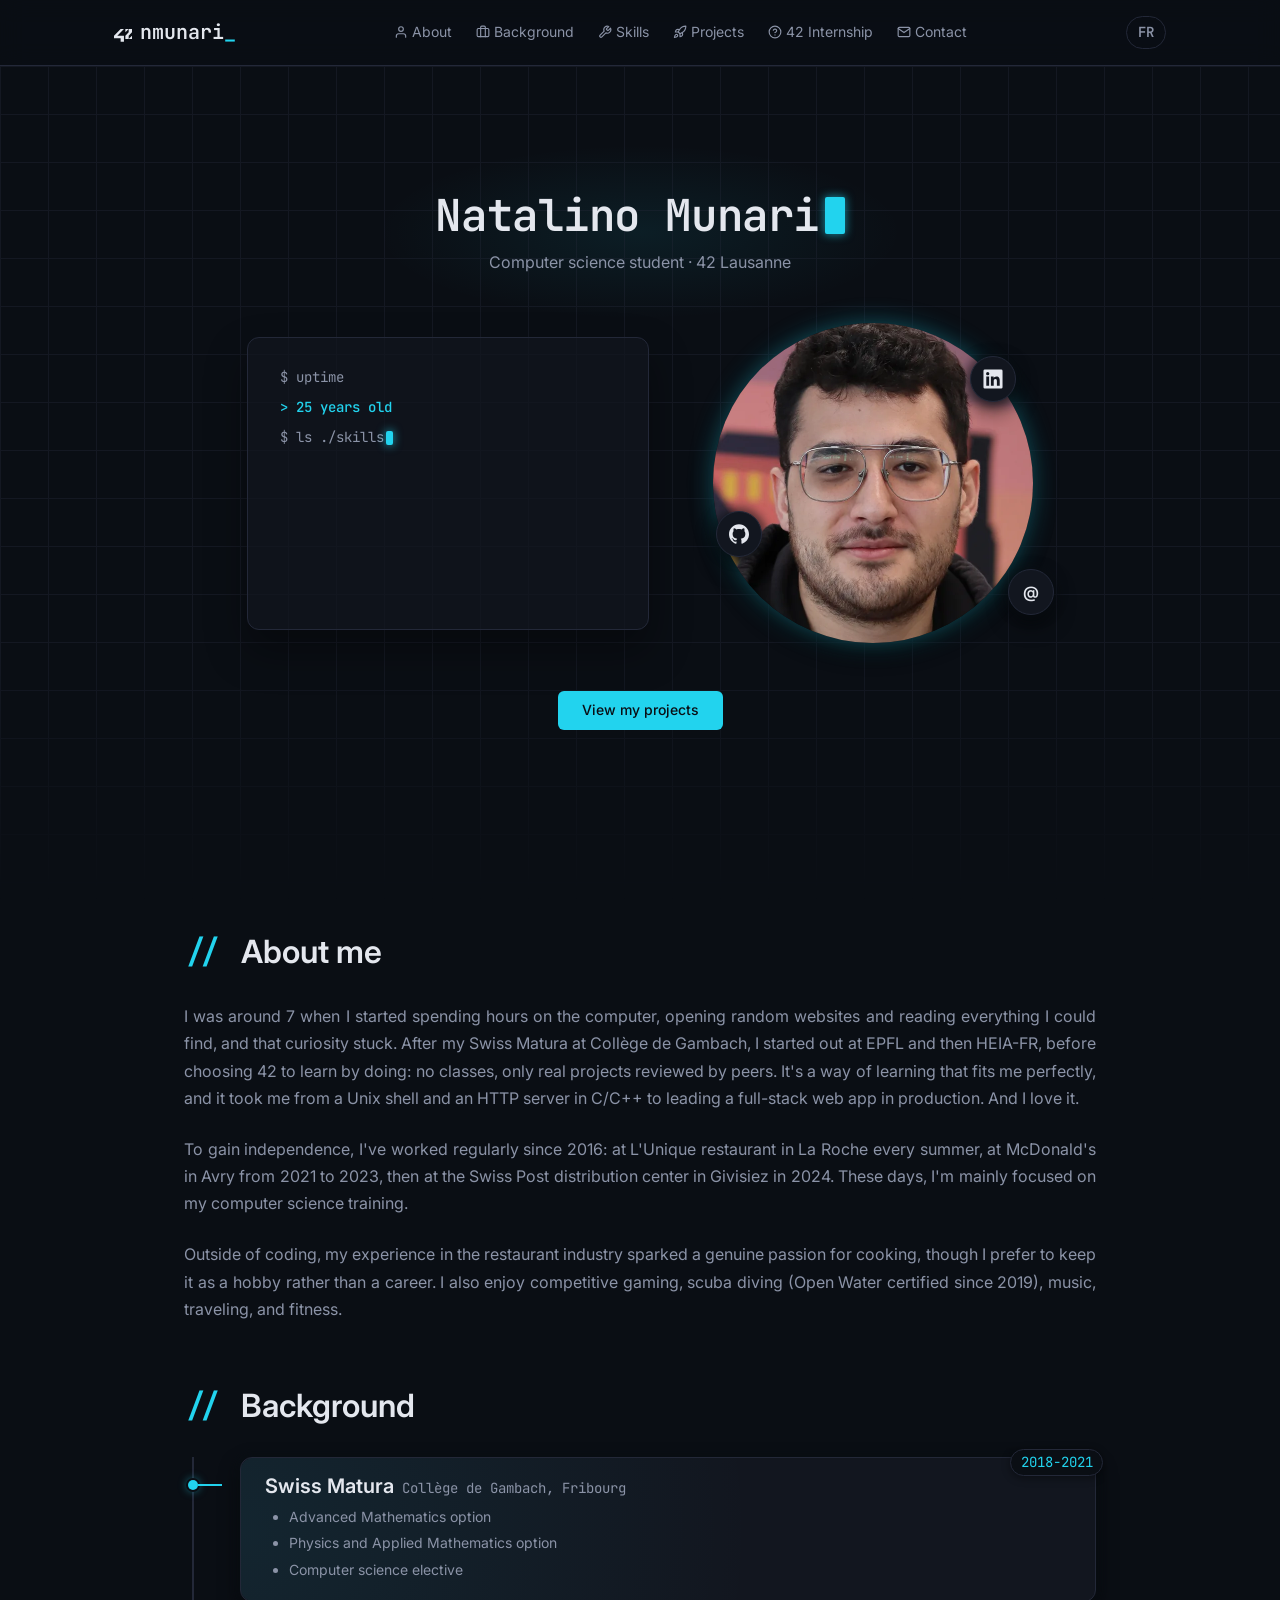
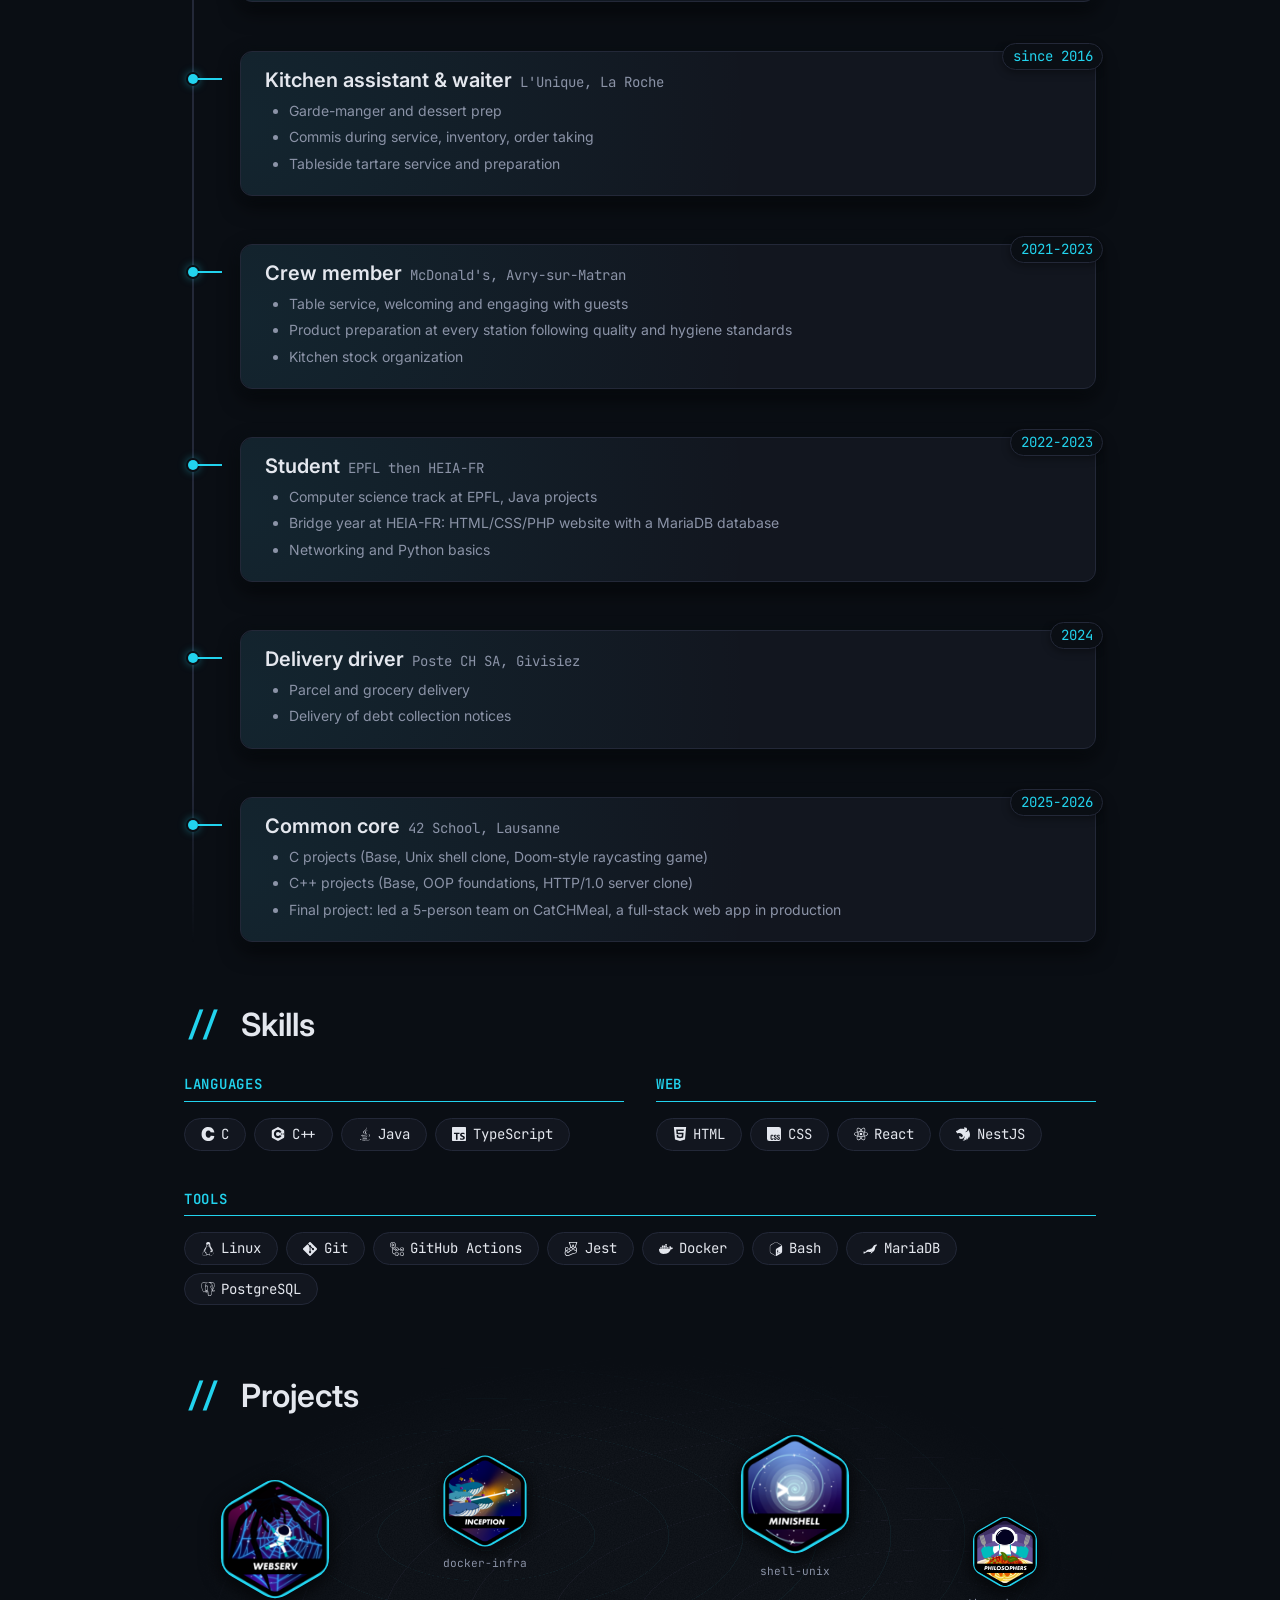
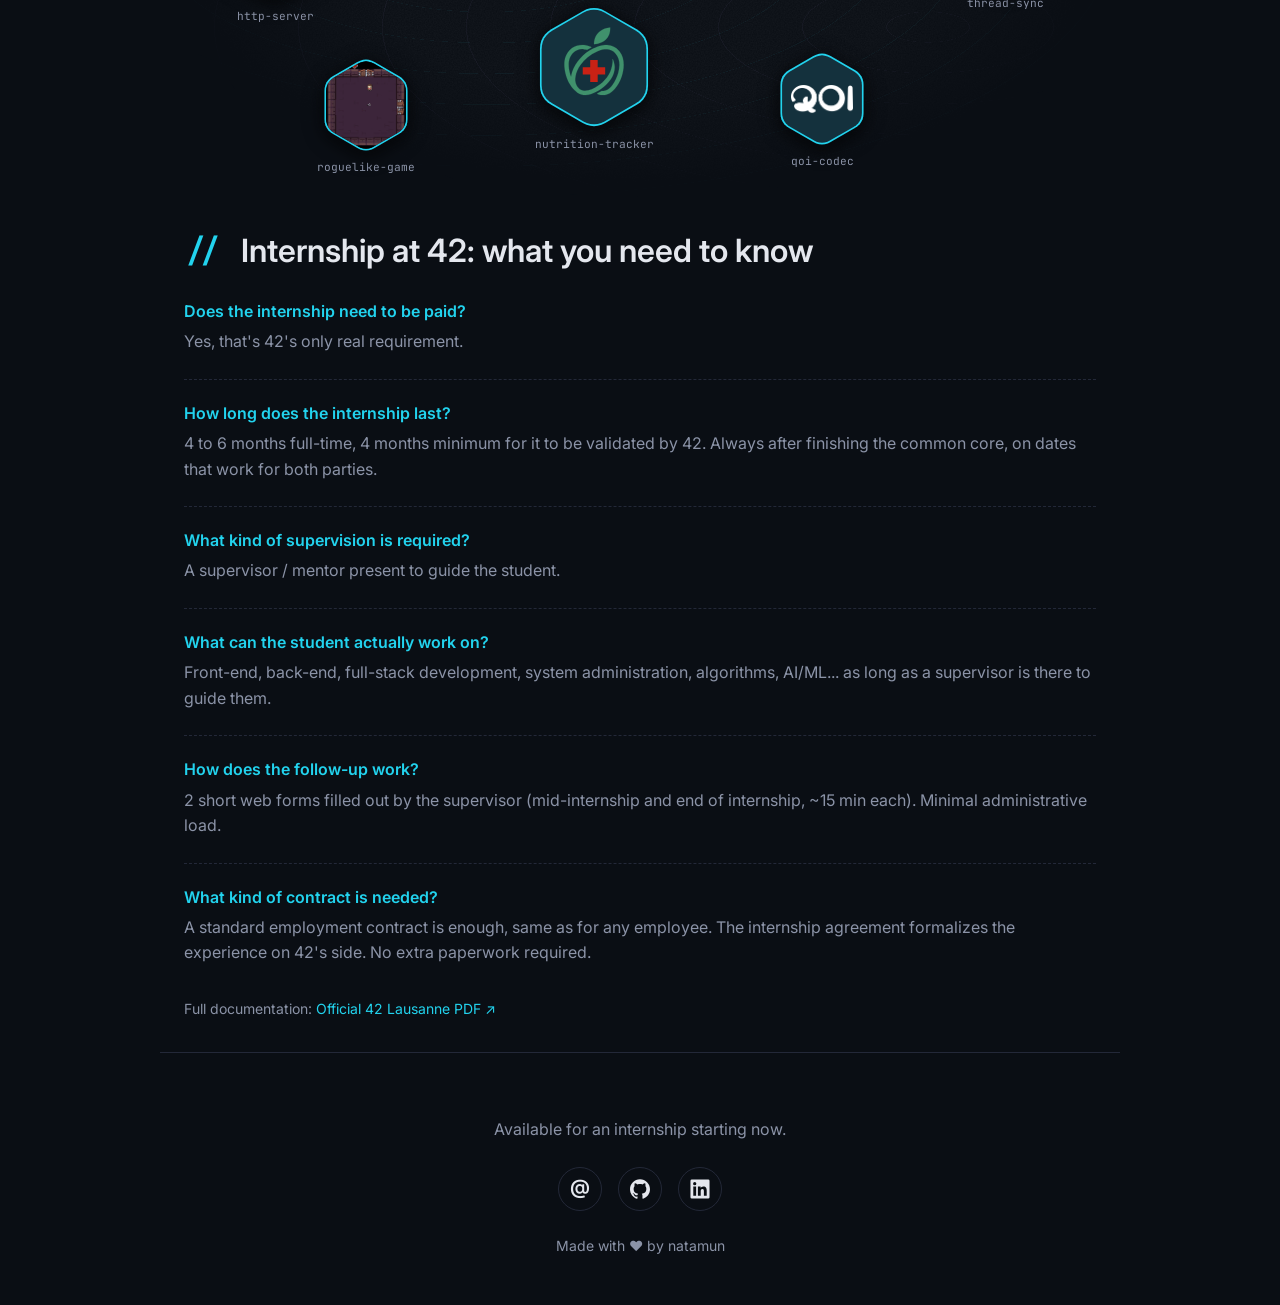
==== commit ef46f539: "fix: correct maturité start year to 2018" ====
--- a/index_en.html
+++ b/index_en.html
@@ -274,7 +274,7 @@
           <span class="timeline__connector" aria-hidden="true"></span>
           <div class="timeline__card">
             <span class="timeline__card-glow" aria-hidden="true"></span>
-            <span class="timeline__card-year">2017-2021</span>
+            <span class="timeline__card-year">2018-2021</span>
             <h3 class="timeline__title">Swiss Matura <span class="job__meta">Collège de Gambach,
                 Fribourg</span></h3>
             <ul class="job__tasks">
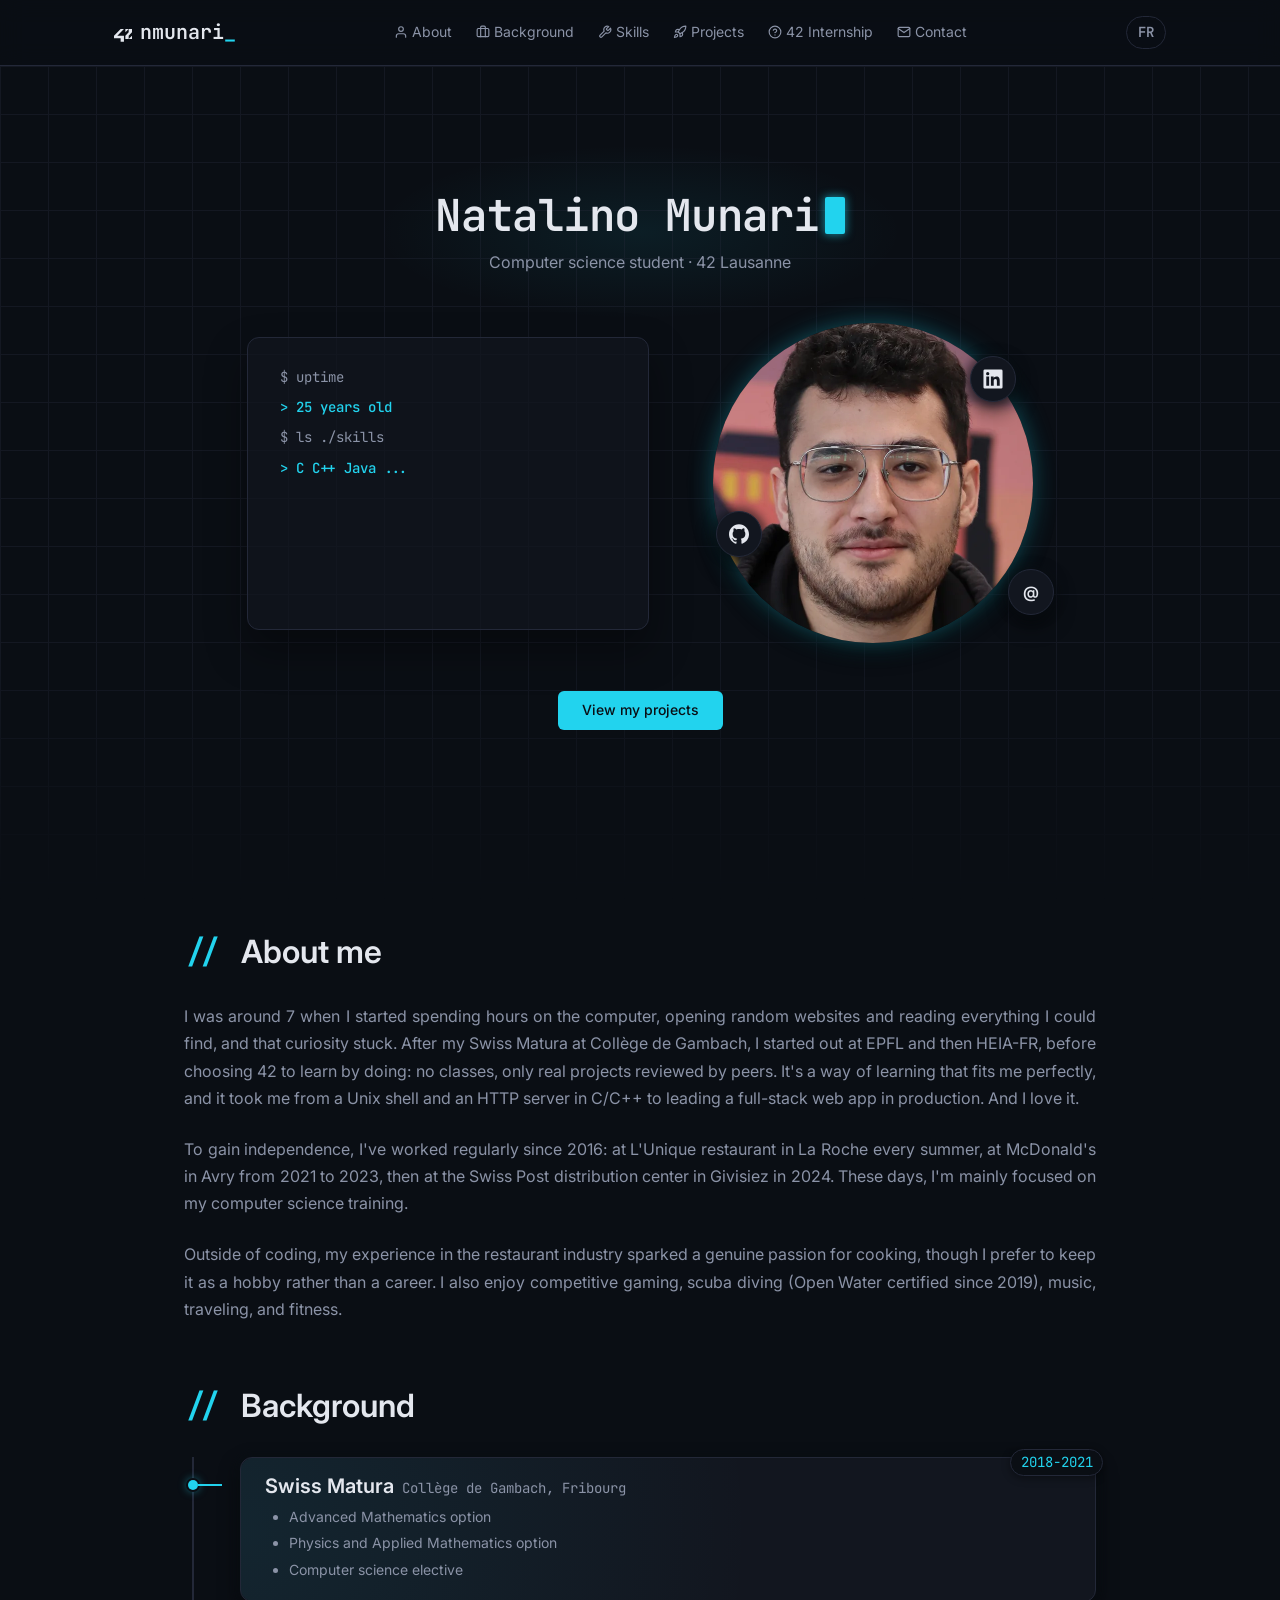
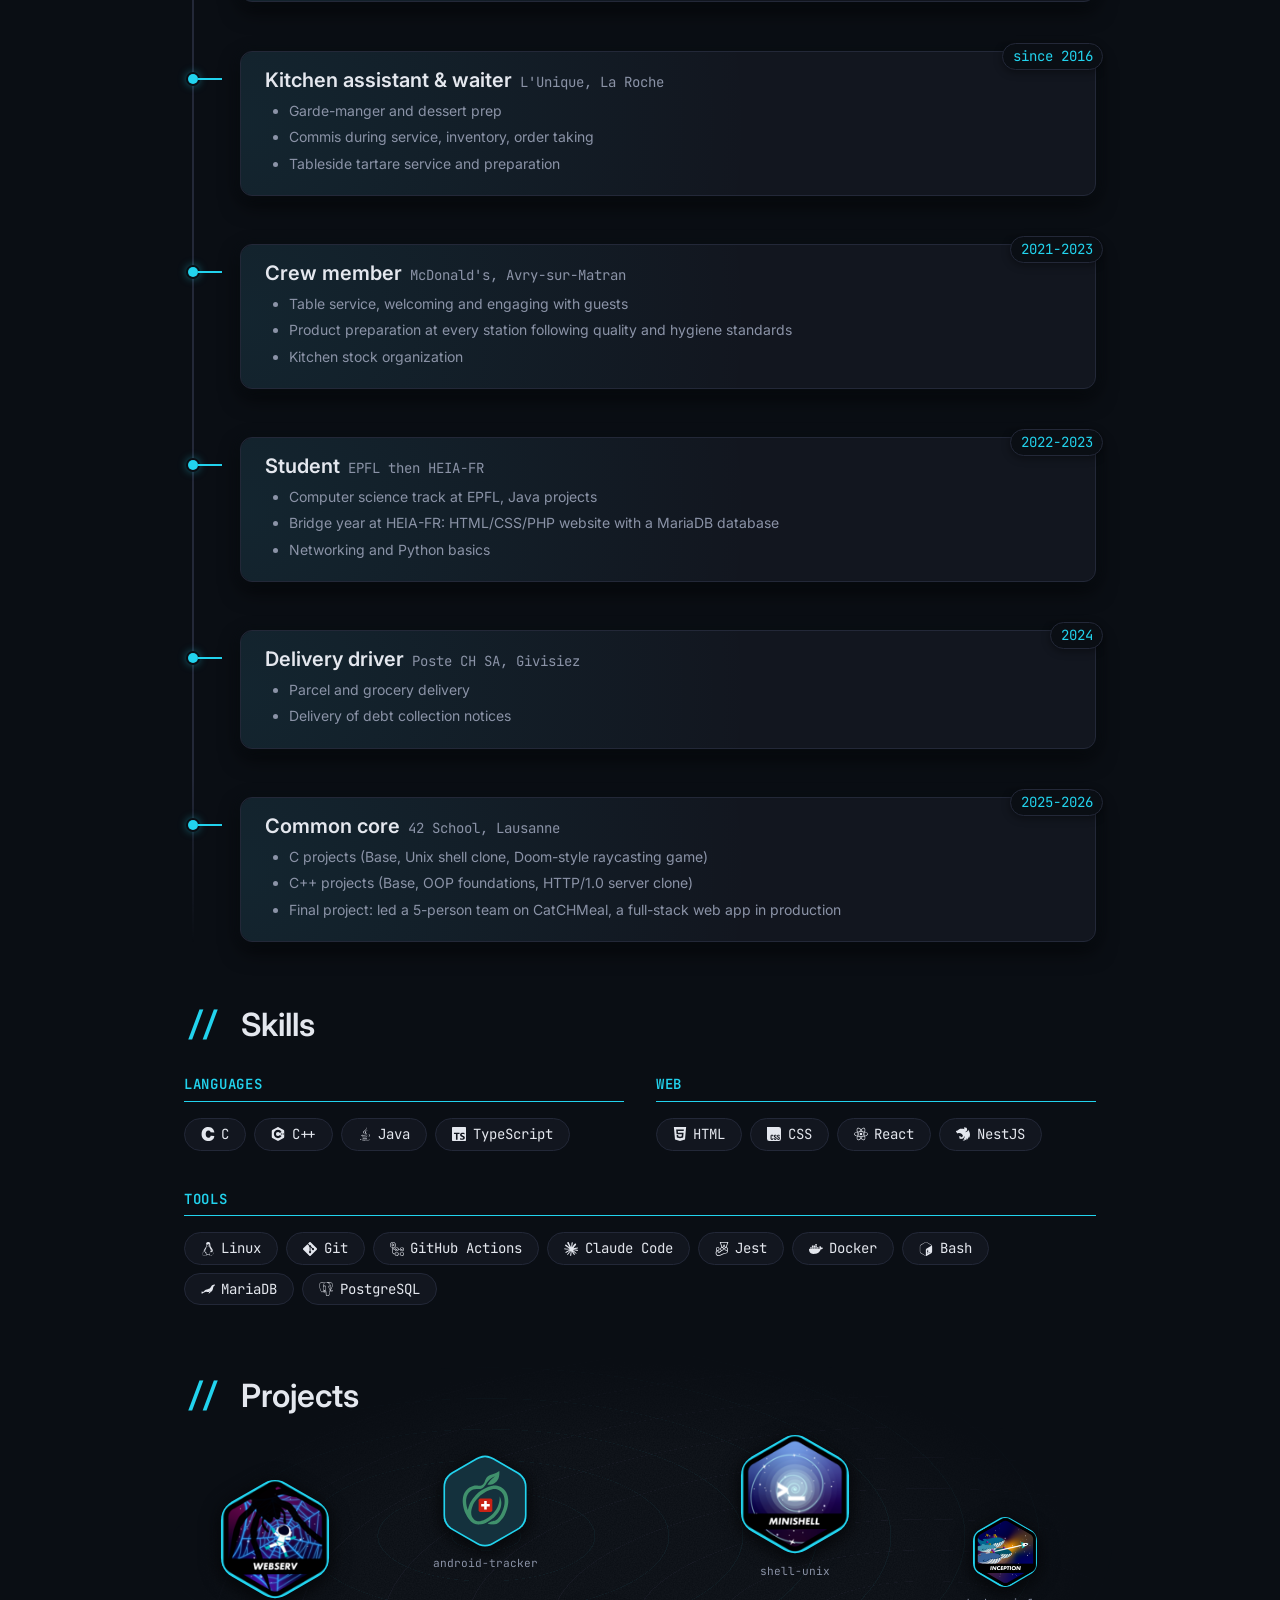
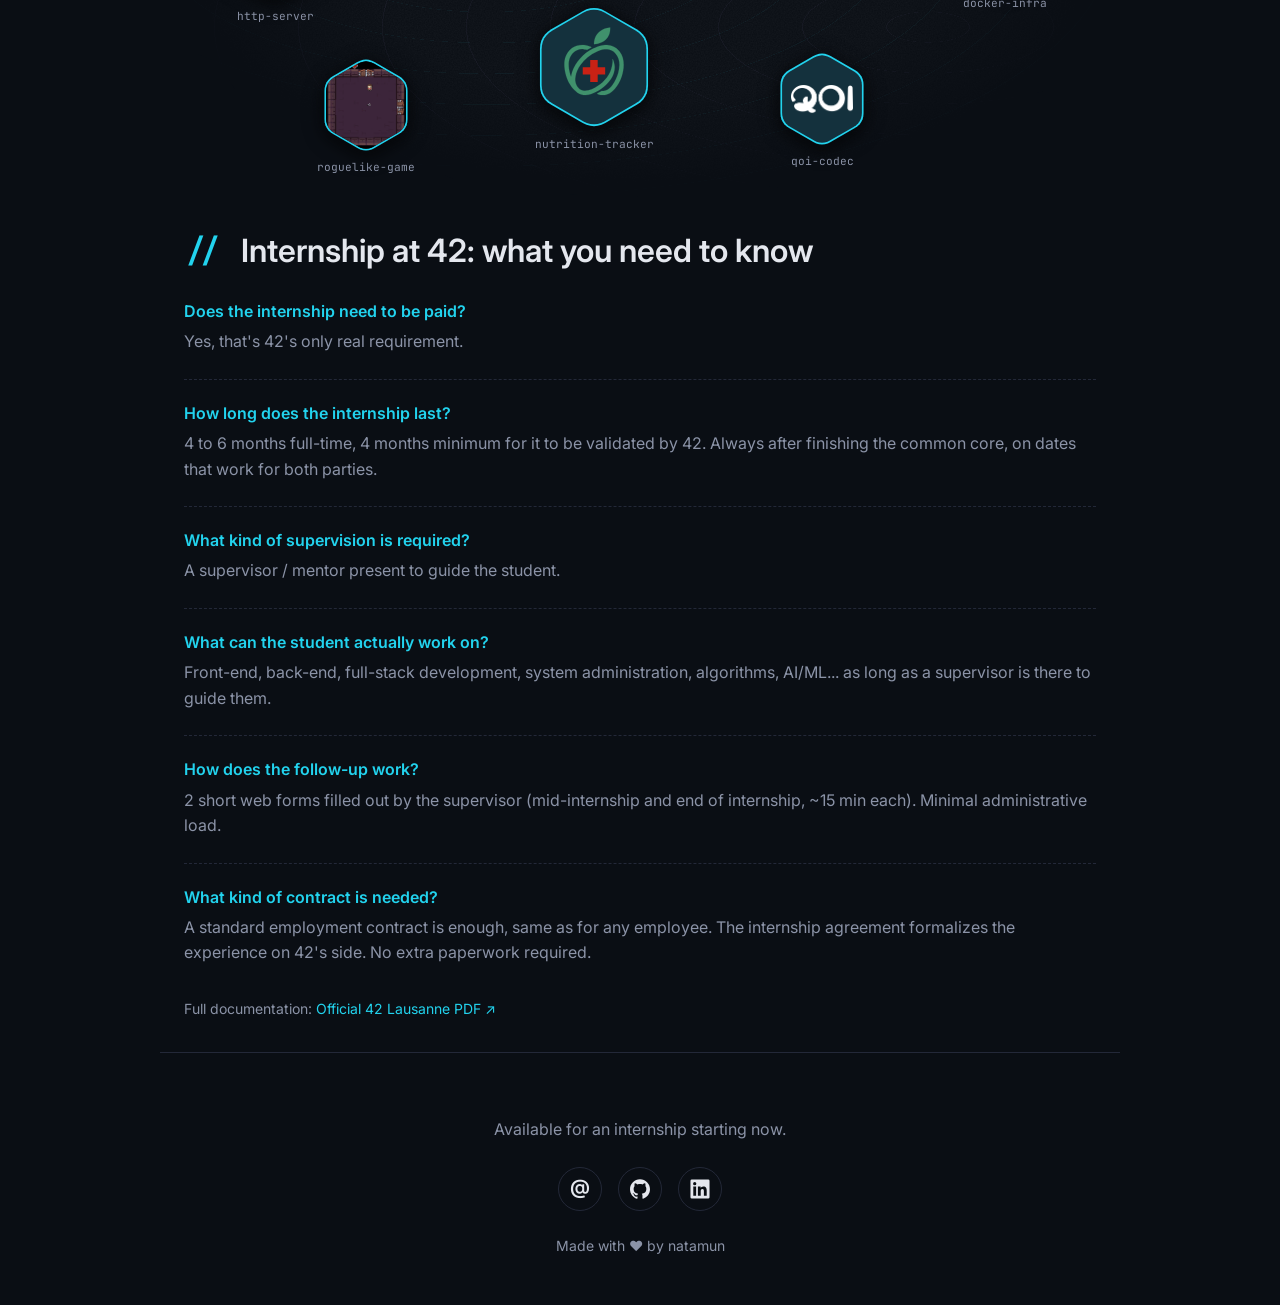
==== commit 25781753: "feat: replace the threads project with the Android app and add Claude Code to the tools" ====
--- a/index_en.html
+++ b/index_en.html
@@ -96,6 +96,10 @@
         <path
           d="M10.984 13.836a.5.5 0 0 1-.353-.146l-.745-.743a.5.5 0 1 1 .706-.708l.392.391 1.181-1.18a.5.5 0 0 1 .708.707l-1.535 1.533a.504.504 0 0 1-.354.146zm9.353-.147l1.534-1.532a.5.5 0 0 0-.707-.707l-1.181 1.18-.392-.391a.5.5 0 1 0-.706.708l.746.743a.497.497 0 0 0 .706-.001zM4.527 7.452l2.557-1.585A1 1 0 0 0 7.09 4.17L4.533 2.56A1 1 0 0 0 3 3.406v3.196a1.001 1.001 0 0 0 1.527.85zm2.03-2.436L4 6.602V3.406l2.557 1.61zM24 12.5c0 1.93-1.57 3.5-3.5 3.5a3.503 3.503 0 0 1-3.46-3h-2.08a3.503 3.503 0 0 1-3.46 3 3.502 3.502 0 0 1-3.46-3h-.558c-.972 0-1.85-.399-2.482-1.042V17c0 1.654 1.346 3 3 3h.04c.244-1.693 1.7-3 3.46-3 1.93 0 3.5 1.57 3.5 3.5S13.43 24 11.5 24a3.502 3.502 0 0 1-3.46-3H8c-2.206 0-4-1.794-4-4V9.899A5.008 5.008 0 0 1 0 5c0-2.757 2.243-5 5-5s5 2.243 5 5a5.005 5.005 0 0 1-4.952 4.998A2.482 2.482 0 0 0 7.482 12h.558c.244-1.693 1.7-3 3.46-3a3.502 3.502 0 0 1 3.46 3h2.08a3.503 3.503 0 0 1 3.46-3c1.93 0 3.5 1.57 3.5 3.5zm-15 8c0 1.378 1.122 2.5 2.5 2.5s2.5-1.122 2.5-2.5-1.122-2.5-2.5-2.5S9 19.122 9 20.5zM5 9c2.206 0 4-1.794 4-4S7.206 1 5 1 1 2.794 1 5s1.794 4 4 4zm9 3.5c0-1.378-1.122-2.5-2.5-2.5S9 11.122 9 12.5s1.122 2.5 2.5 2.5 2.5-1.122 2.5-2.5zm9 0c0-1.378-1.122-2.5-2.5-2.5S18 11.122 18 12.5s1.122 2.5 2.5 2.5 2.5-1.122 2.5-2.5zm-13 8a.5.5 0 1 0 1 0 .5.5 0 0 0-1 0zm2 0a.5.5 0 1 0 1 0 .5.5 0 0 0-1 0zm12 0c0 1.93-1.57 3.5-3.5 3.5a3.503 3.503 0 0 1-3.46-3.002c-.007.001-.013.005-.021.005l-.506.017h-.017a.5.5 0 0 1-.016-.999l.506-.017c.018-.002.035.006.052.007A3.503 3.503 0 0 1 20.5 17c1.93 0 3.5 1.57 3.5 3.5zm-1 0c0-1.378-1.122-2.5-2.5-2.5S18 19.122 18 20.5s1.122 2.5 2.5 2.5 2.5-1.122 2.5-2.5z" />
       </symbol>
+      <symbol id="i-claude" viewBox="0 0 24 24">
+        <path
+          d="m4.7144 15.9555 4.7174-2.6471.079-.2307-.079-.1275h-.2307l-.7893-.0486-2.6956-.0729-2.3375-.0971-2.2646-.1214-.5707-.1215-.5343-.7042.0546-.3522.4797-.3218.686.0608 1.5179.1032 2.2767.1578 1.6514.0972 2.4468.255h.3886l.0546-.1579-.1336-.0971-.1032-.0972L6.973 9.8356l-2.55-1.6879-1.3356-.9714-.7225-.4918-.3643-.4614-.1578-1.0078.6557-.7225.8803.0607.2246.0607.8925.686 1.9064 1.4754 2.4893 1.8336.3643.3035.1457-.1032.0182-.0728-.164-.2733-1.3539-2.4467-1.445-2.4893-.6435-1.032-.17-.6194c-.0607-.255-.1032-.4674-.1032-.7285L6.287.1335 6.6997 0l.9957.1336.419.3642.6192 1.4147 1.0018 2.2282 1.5543 3.0296.4553.8985.2429.8318.091.255h.1579v-.1457l.1275-1.706.2368-2.0947.2307-2.6957.0789-.7589.3764-.9107.7468-.4918.5828.2793.4797.686-.0668.4433-.2853 1.8517-.5586 2.9021-.3643 1.9429h.2125l.2429-.2429.9835-1.3053 1.6514-2.0643.7286-.8196.85-.9046.5464-.4311h1.0321l.759 1.1293-.34 1.1657-1.0625 1.3478-.8804 1.1414-1.2628 1.7-.7893 1.36.0729.1093.1882-.0183 2.8535-.607 1.5421-.2794 1.8396-.3157.8318.3886.091.3946-.3278.8075-1.967.4857-2.3072.4614-3.4364.8136-.0425.0304.0486.0607 1.5482.1457.6618.0364h1.621l3.0175.2247.7892.522.4736.6376-.079.4857-1.2142.6193-1.6393-.3886-3.825-.9107-1.3113-.3279h-.1822v.1093l1.0929 1.0686 2.0035 1.8092 2.5075 2.3314.1275.5768-.3218.4554-.34-.0486-2.2039-1.6575-.85-.7468-1.9246-1.621h-.1275v.17l.4432.6496 2.3436 3.5214.1214 1.0807-.17.3521-.6071.2125-.6679-.1214-1.3721-1.9246L14.38 17.959l-1.1414-1.9428-.1397.079-.674 7.2552-.3156.3703-.7286.2793-.6071-.4614-.3218-.7468.3218-1.4753.3886-1.9246.3157-1.53.2853-1.9004.17-.6314-.0121-.0425-.1397.0182-1.4328 1.9672-2.1796 2.9446-1.7243 1.8456-.4128.164-.7164-.3704.0667-.6618.4008-.5889 2.386-3.0357 1.4389-1.882.929-1.0868-.0062-.1579h-.0546l-6.3385 4.1164-1.1293.1457-.4857-.4554.0608-.7467.2307-.2429 1.9064-1.3114Z" />
+      </symbol>
       <symbol id="i-github" viewBox="0 0 24 24">
         <path
           d="M12 .297c-6.63 0-12 5.373-12 12 0 5.303 3.438 9.8 8.205 11.385.6.113.82-.258.82-.577 0-.285-.01-1.04-.015-2.04-3.338.724-4.042-1.61-4.042-1.61C4.422 18.07 3.633 17.7 3.633 17.7c-1.087-.744.084-.729.084-.729 1.205.084 1.838 1.236 1.838 1.236 1.07 1.835 2.809 1.305 3.495.998.108-.776.417-1.305.76-1.605-2.665-.3-5.466-1.332-5.466-5.93 0-1.31.465-2.38 1.235-3.22-.135-.303-.54-1.523.105-3.176 0 0 1.005-.322 3.3 1.23.96-.267 1.98-.399 3-.405 1.02.006 2.04.138 3 .405 2.28-1.552 3.285-1.23 3.285-1.23.645 1.653.24 2.873.12 3.176.765.84 1.23 1.91 1.23 3.22 0 4.61-2.805 5.625-5.475 5.92.42.36.81 1.096.81 2.22 0 1.606-.015 2.896-.015 3.286 0 .315.21.69.825.57C20.565 22.092 24 17.592 24 12.297c0-6.627-5.373-12-12-12" />
@@ -411,6 +415,9 @@
             <li class="tag"><svg class="tag__icon" aria-hidden="true">
                 <use href="#i-githubactions"></use>
               </svg>GitHub Actions</li>
+            <li class="tag"><svg class="tag__icon" aria-hidden="true">
+                <use href="#i-claude"></use>
+              </svg>Claude Code</li>
             <li class="tag"><svg class="tag__icon" aria-hidden="true">
                 <use href="#i-jest"></use>
               </svg>Jest</li>
@@ -464,7 +471,7 @@
           <span class="unit__label">nutrition-tracker</span>
         </div>
 
-        <div class="unit unit--m" style="left: 33%; top: 20%; --delay: 120ms;">
+        <div class="unit unit--s unit--flip-left" style="left: 90%; top: 36%; --delay: 210ms;">
           <div class="unit__bubble" tabindex="0" role="button" aria-expanded="false">
             <span class="unit__visual">
               <span class="unit__hex"></span>
@@ -515,28 +522,32 @@
           <span class="unit__label">shell-unix</span>
         </div>
 
-        <div class="unit unit--s unit--flip-left" style="left: 90%; top: 36%; --delay: 210ms;">
+        <div class="unit unit--m unit--plate" style="left: 33%; top: 20%; --delay: 120ms;">
           <div class="unit__bubble" tabindex="0" role="button" aria-expanded="false">
             <span class="unit__visual">
               <span class="unit__hex"></span>
-              <img class="unit__img" src="assets/img/philosophersn.png" alt="" width="150" height="150" loading="lazy">
+              <span class="unit__plate"></span>
+              <img class="unit__img" src="assets/img/catchmeal_mobile_logo.svg" style="width: 54%; height: 54%; transform: translateY(-6%);" alt="" width="150" height="150" loading="lazy">
             </span>
             <div class="unit__detail">
-              <h3 class="unit__detail-title">Thread Synchronization</h3>
+              <h3 class="unit__detail-title">Nutrition &amp; Training Tracker (Android)</h3>
               <p class="unit__detail-text">
-                Solves the dining philosophers problem. Manages concurrent threads with prevention of
-                race conditions and deadlocks using mutexes.
+                A local-first Android app used every day for meals and workouts: journal, barcode scanning,
+                recipes, training log and stats, all in SQLite on the phone. Built with an AI coding agent under
+                set rules: data model and workflow defined, every business rule tested (660+ tests on real
+                SQLite), signed and versioned releases.
               </p>
               <ul class="tag-list">
-                <li class="tag">C</li>
-                <li class="tag">Multithreading</li>
-                <li class="tag">Synchronization</li>
+                <li class="tag">React</li>
+                <li class="tag">Capacitor</li>
+                <li class="tag">SQLite</li>
+                <li class="tag">Claude Code</li>
               </ul>
-              <a class="unit__detail-link" href="https://github.com/natamun/42-philosophers" target="_blank"
+              <a class="unit__detail-link" href="https://github.com/natamun/catchmeal-mobile" target="_blank"
                 rel="noopener noreferrer">View repo ↗</a>
             </div>
           </div>
-          <span class="unit__label">thread-sync</span>
+          <span class="unit__label">android-tracker</span>
         </div>
 
         <div class="unit unit--l" style="left: 10%; top: 32%; --delay: 180ms;">
